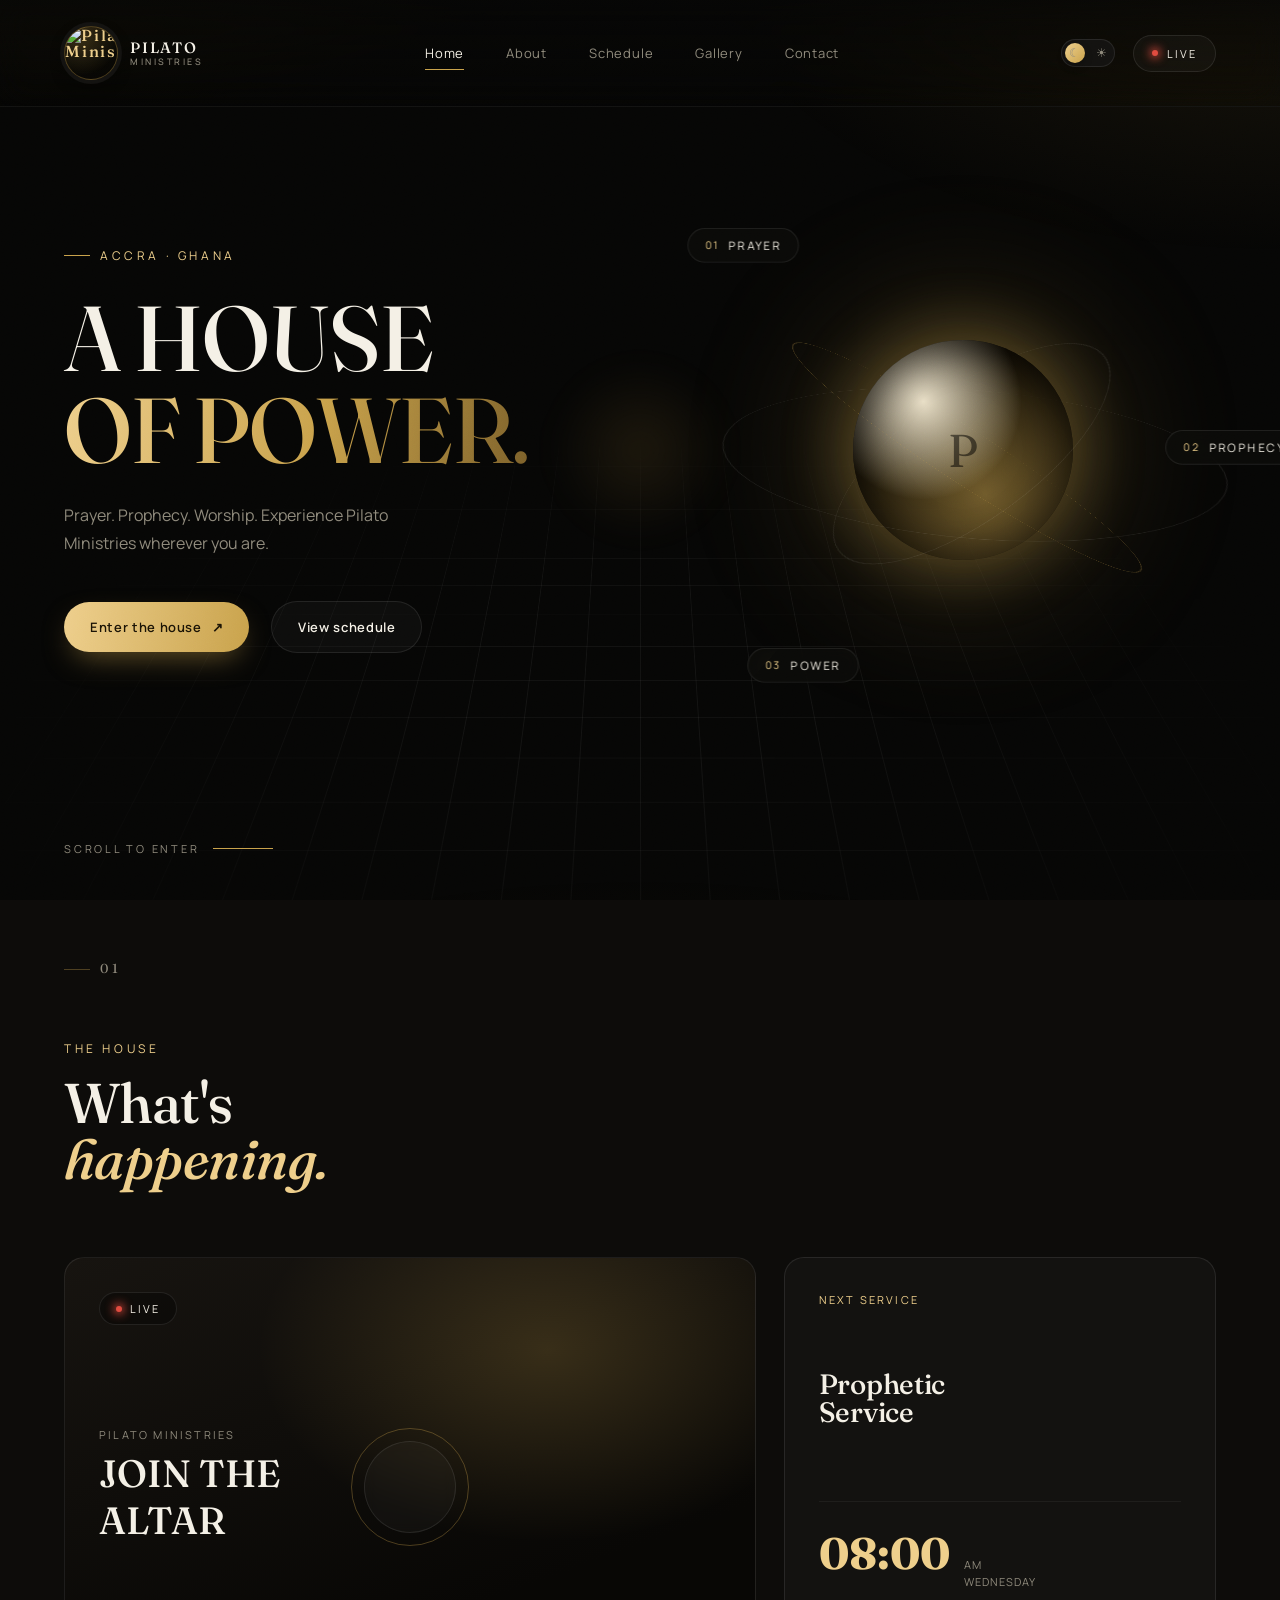
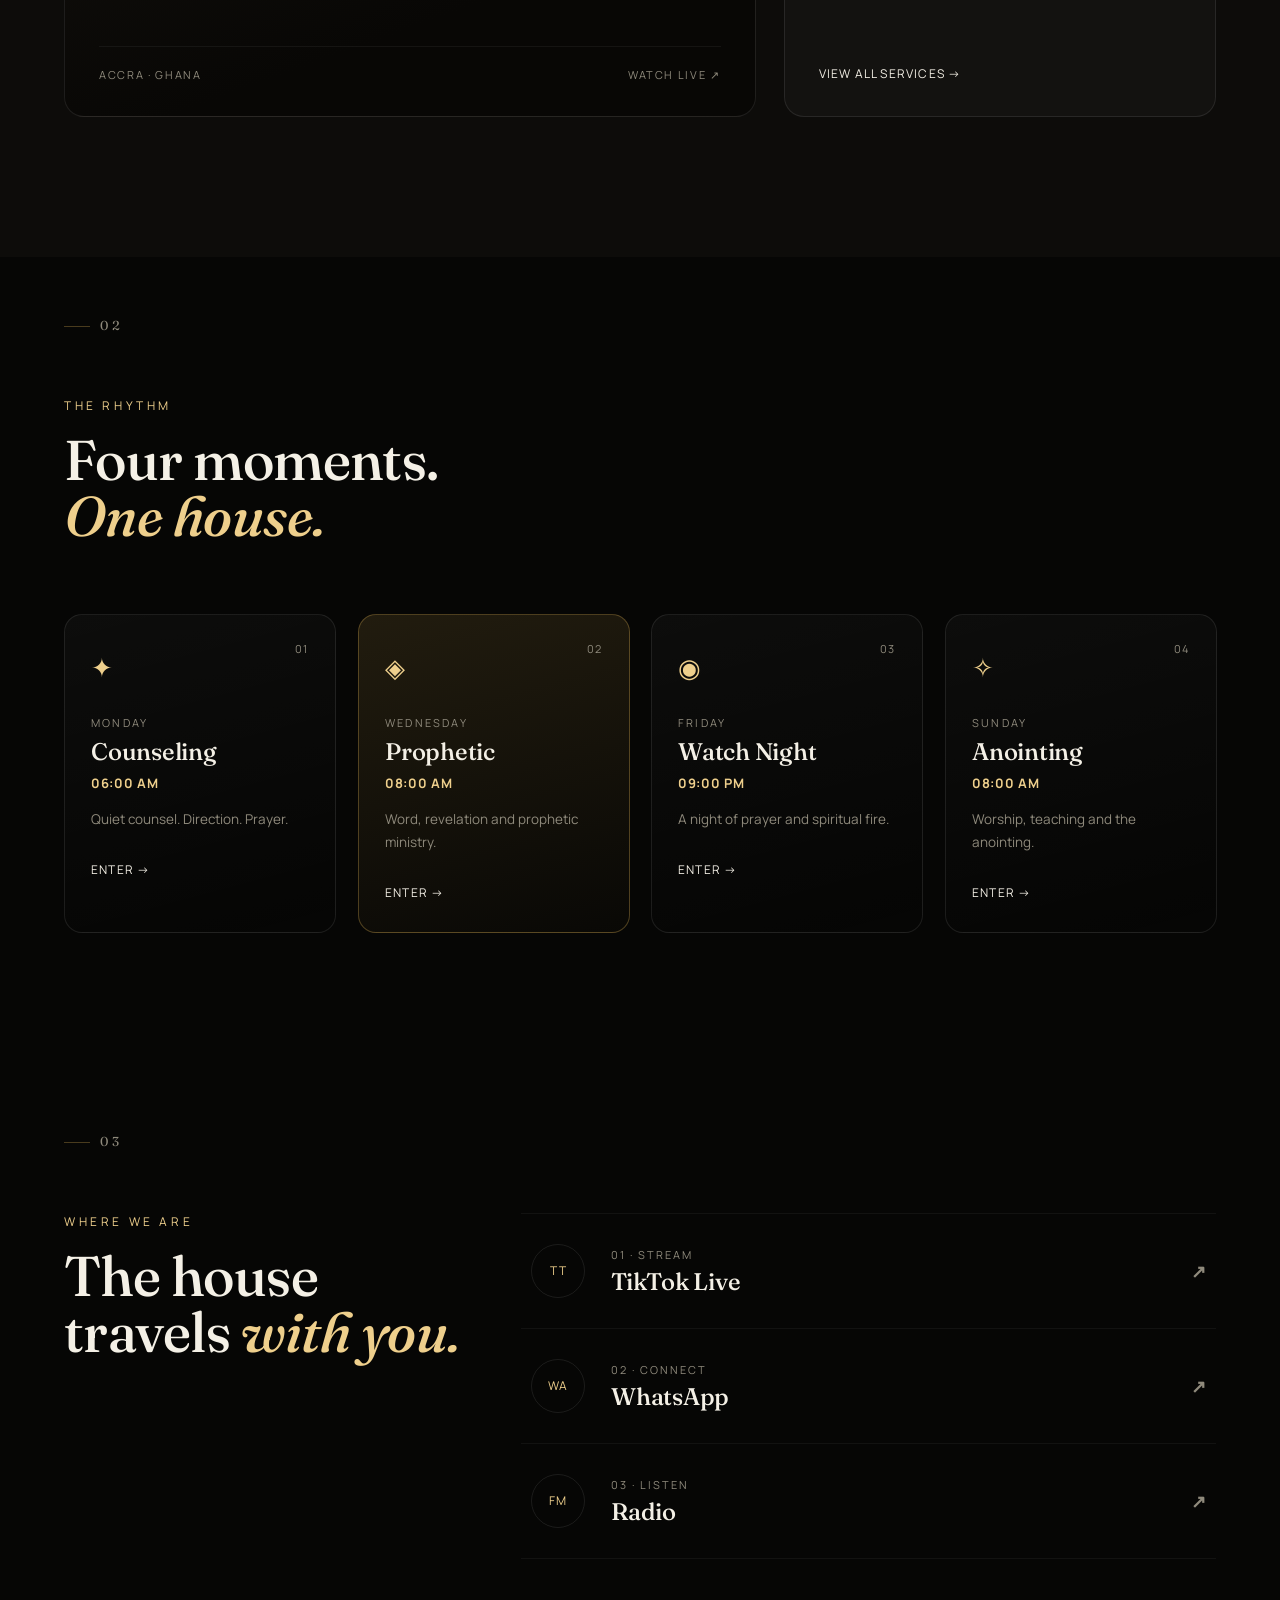
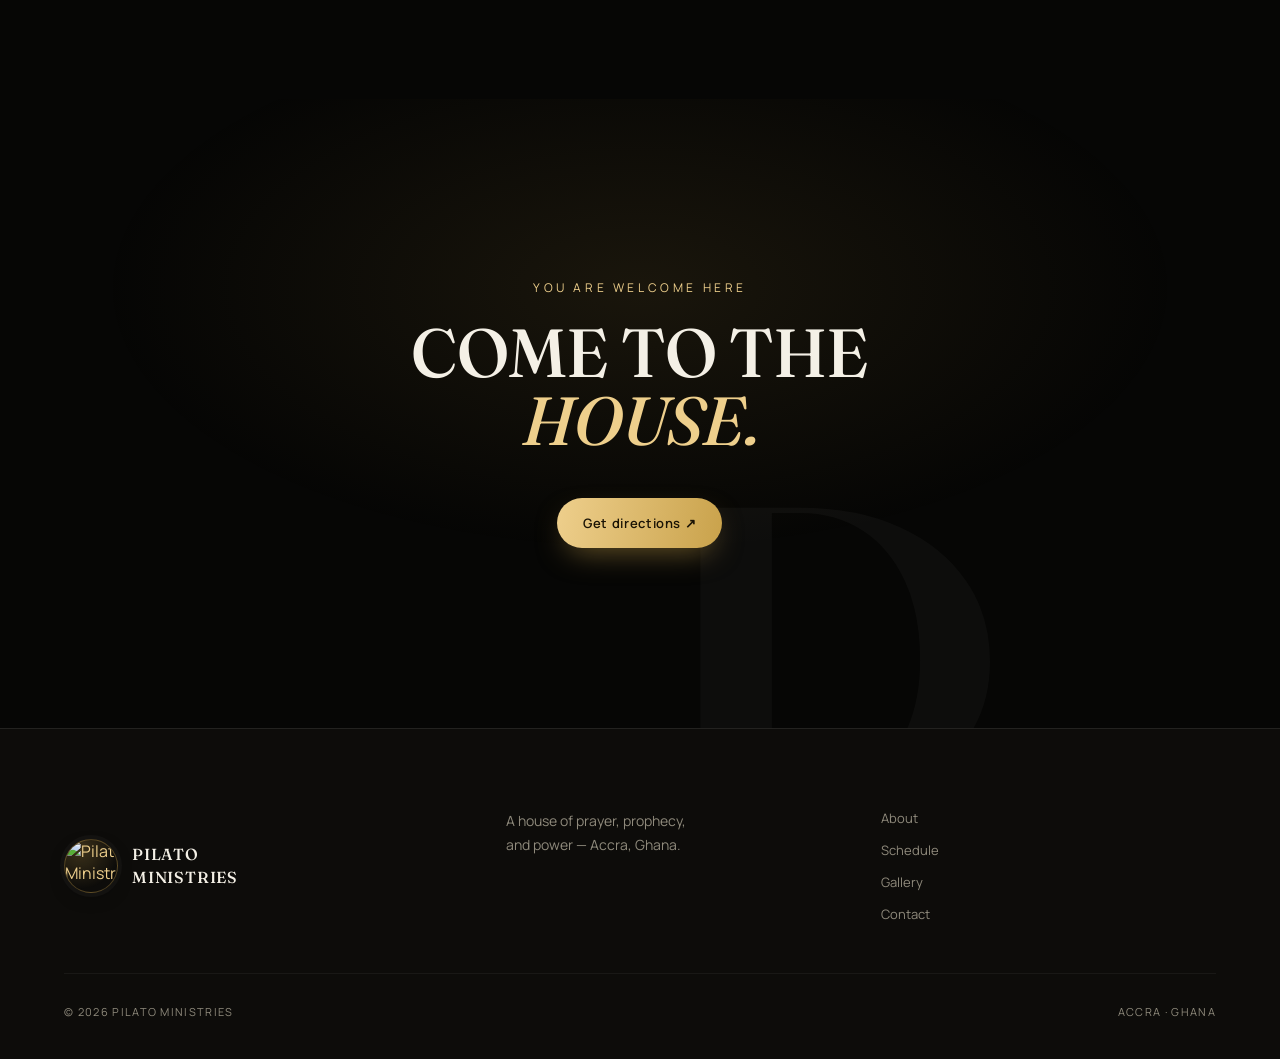
==== index.html @ 36002687 "Add files via upload" ====
<!DOCTYPE html>
<html lang="en">
<head>
 <meta charset="UTF-8">
 <meta name="viewport" content="width=device-width, initial-scale=1.0">
 <title>Pilato Ministries — Accra, Ghana</title>
 <script>
 (function () {
 try {
 var t = localStorage.getItem("pilato-theme");
 if (t === "light") document.documentElement.setAttribute("data-theme", "light");
 } catch (e) {}
 })();
 </script>
 <link rel="preconnect" href="https://fonts.googleapis.com">
 <link rel="preconnect" href="https://fonts.gstatic.com" crossorigin>
 <link href="https://fonts.googleapis.com/css2?family=Fraunces:ital,opsz,wght@0,9..144,300;0,9..144,500;0,9..144,600;1,9..144,500&family=Manrope:wght@300;400;500;600;700;800&display=swap" rel="stylesheet">
 <link rel="stylesheet" href="styles.css">
 <link rel="icon" type="image/png" href="images/logo.png">
</head>

<body>

 <div class="noise"></div>
 <div class="cursor-glow"></div>

 <!-- NAV -->
 <header class="nav">
 <a href="index.html" class="logo">
 <span class="logo-mark"><img src="images/logo.png" alt="Pilato Ministries"></span>
 <span>
 PILATO
 <small>MINISTRIES</small>
 </span>
 </a>

 <nav>
 <a href="index.html" class="active">Home</a>
 <a href="about.html">About</a>
 <a href="schedule.html">Schedule</a>
 <a href="gallery.html">Gallery</a>
 <a href="contact.html">Contact</a>
 </nav>

 <div class="nav-right">
 <button class="theme-toggle" id="theme-toggle" aria-label="Toggle day mode">
 <span class="icon moon">☾</span>
 <span class="icon sun">☀</span>
 <span class="knob"></span>
 </button>

 <a href="#live" class="nav-live">
 <i></i> LIVE
 </a>
 </div>
 </header>


 <!-- HERO -->
 <main>

 <section class="hero">

 <div class="hero-grid"></div>

 <div class="hero-copy">
 <div class="eyebrow">
 <span></span>
 ACCRA · GHANA
 </div>

 <h1>
 A HOUSE
 <span>OF POWER.</span>
 </h1>

 <p>
 Prayer. Prophecy. Worship.
 Experience Pilato Ministries wherever you are.
 </p>

 <div class="hero-buttons">
 <a href="#live" class="btn primary">
 <span>Enter the house</span>
 <b>↗</b>
 </a>

 <a href="schedule.html" class="btn secondary">
 View schedule
 </a>
 </div>
 </div>


 <!-- 3D CENTER OBJECT -->
 <div class="orb-scene" id="orb">

 <div class="orbit orbit-one"></div>
 <div class="orbit orbit-two"></div>
 <div class="orbit orbit-three"></div>

 <div class="holy-orb">
 <div class="orb-inner">
 <span>P</span>
 </div>
 </div>

 <div class="orb-label label-one">
 <small>01</small>
 PRAYER
 </div>

 <div class="orb-label label-two">
 <small>02</small>
 PROPHECY
 </div>

 <div class="orb-label label-three">
 <small>03</small>
 POWER
 </div>

 </div>


 <div class="hero-bottom">
 <span>SCROLL TO ENTER</span>
 <div class="scroll-line"></div>
 </div>

 </section>


 <!-- LIVE -->
 <section class="live-section" id="live">

 <div class="section-number">01</div>

 <div class="section-heading">
 <span>THE HOUSE</span>
 <h2>What's<br><em>happening.</em></h2>
 </div>

 <div class="live-stage">

 <div class="live-screen">

 <div class="screen-glow"></div>

 <div class="live-badge">
 <i></i>
 LIVE
 </div>

 <div class="play">
 
 </div>

 <div class="screen-content">
 <small>PILATO MINISTRIES</small>
 <strong>JOIN THE<br>ALTAR</strong>
 </div>

 <div class="screen-meta">
 <span>ACCRA · GHANA</span>
 <span class="soon" data-tooltip="Live stream coming soon">WATCH LIVE ↗</span>
 </div>

 </div>

 <div class="live-side">

 <span class="mini-label">NEXT SERVICE</span>

 <h3>Prophetic<br>Service</h3>

 <div class="next-time">
 <strong>08:00</strong>
 <span>AM<br>WEDNESDAY</span>
 </div>

 <a href="schedule.html">VIEW ALL SERVICES →</a>

 </div>

 </div>

 </section>


 <!-- SERVICES -->
 <section class="services">

 <div class="section-number">02</div>

 <div class="section-heading">
 <span>THE RHYTHM</span>
 <h2>Four moments.<br><em>One house.</em></h2>
 </div>

 <div class="service-grid">

 <article class="service-card">
 <span class="card-number">01</span>
 <div class="card-symbol">✦</div>
 <span class="day">MONDAY</span>
 <h3>Counseling</h3>
 <strong>06:00 AM</strong>
 <p>Quiet counsel. Direction. Prayer.</p>
 <a href="schedule.html">ENTER →</a>
 </article>

 <article class="service-card featured">
 <span class="card-number">02</span>
 <div class="card-symbol">◈</div>
 <span class="day">WEDNESDAY</span>
 <h3>Prophetic</h3>
 <strong>08:00 AM</strong>
 <p>Word, revelation and prophetic ministry.</p>
 <a href="schedule.html">ENTER →</a>
 </article>

 <article class="service-card">
 <span class="card-number">03</span>
 <div class="card-symbol">◉</div>
 <span class="day">FRIDAY</span>
 <h3>Watch Night</h3>
 <strong>09:00 PM</strong>
 <p>A night of prayer and spiritual fire.</p>
 <a href="schedule.html">ENTER →</a>
 </article>

 <article class="service-card">
 <span class="card-number">04</span>
 <div class="card-symbol">✧</div>
 <span class="day">SUNDAY</span>
 <h3>Anointing</h3>
 <strong>08:00 AM</strong>
 <p>Worship, teaching and the anointing.</p>
 <a href="schedule.html">ENTER →</a>
 </article>

 </div>

 </section>


 <!-- CHANNELS -->
 <section class="channels">

 <div class="section-number">03</div>

 <div class="channel-intro">
 <span>WHERE WE ARE</span>
 <h2>The house<br>travels <em>with you.</em></h2>
 </div>

 <div class="channel-stack">

 <a href="#" class="channel soon" data-tooltip="TikTok link coming soon">
 <span class="channel-icon">TT</span>
 <div>
 <small>01 · STREAM</small>
 <h3>TikTok Live</h3>
 </div>
 <b>↗</b>
 </a>

 <a href="#" class="channel soon" data-tooltip="WhatsApp link coming soon">
 <span class="channel-icon">WA</span>
 <div>
 <small>02 · CONNECT</small>
 <h3>WhatsApp</h3>
 </div>
 <b>↗</b>
 </a>

 <a href="#" class="channel soon" data-tooltip="Radio stream coming soon">
 <span class="channel-icon">FM</span>
 <div>
 <small>03 · LISTEN</small>
 <h3>Radio</h3>
 </div>
 <b>↗</b>
 </a>

 </div>

 </section>


 <!-- CTA -->
 <section class="final-section">

 <div class="giant-p">P</div>

 <span>YOU ARE WELCOME HERE</span>

 <h2>
 COME TO THE<br>
 <em>HOUSE.</em>
 </h2>

 <a href="contact.html" class="btn primary">
 Get directions ↗
 </a>

 </section>

 </main>


 <footer>

 <div class="footer-top">

 <div class="footer-logo">
 <span class="logo-mark"><img src="images/logo.png" alt="Pilato Ministries"></span>
 <strong>PILATO<br>MINISTRIES</strong>
 </div>

 <p>
 A house of prayer, prophecy,<br>
 and power — Accra, Ghana.
 </p>

 <div class="footer-links">
 <a href="about.html">About</a>
 <a href="schedule.html">Schedule</a>
 <a href="gallery.html">Gallery</a>
 <a href="contact.html">Contact</a>
 </div>

 </div>

 <div class="footer-bottom">
 <span>© 2026 PILATO MINISTRIES</span>
 <span>ACCRA · GHANA</span>
 </div>

 </footer>


 <script src="script.js"></script>

</body>
</html>
---- styles.css ----
/* =========================================
   PILATO MINISTRIES — DESIGN SYSTEM
========================================= */

:root {
  --black: #060605;
  --panel: #0d0c0a;
  --panel-2: #131210;
  --line: rgba(255, 255, 255, .09);
  --line-soft: rgba(255, 255, 255, .05);
  --cream: #f4f0e6;
  --muted: #8f8a7c;
  --gold: #c9a24b;
  --gold-hi: #eecf8c;
  --gold-dim: rgba(201, 162, 75, .35);

  --surface-glass: rgba(255, 255, 255, .03);
  --chip-bg: rgba(13, 12, 10, .75);
  --giant-tint: rgba(255, 255, 255, .03);
  --scrim: rgba(6, 6, 5, .75);
  --shadow-soft: rgba(0, 0, 0, .55);

  --serif: "Fraunces", "Times New Roman", serif;
  --sans: "Manrope", -apple-system, BlinkMacSystemFont, sans-serif;

  --ease: cubic-bezier(.16, 1, .3, 1);
}

/* ---- Day theme ---- */
html[data-theme="light"] {
  --black: #f6f1e6;
  --panel: #ffffff;
  --panel-2: #f4eee0;
  --line: rgba(20, 16, 8, .11);
  --line-soft: rgba(20, 16, 8, .06);
  --cream: #201a10;
  --muted: #746c5c;
  --gold: #a97a30;
  --gold-hi: #8c5f1d;
  --gold-dim: rgba(169, 122, 48, .3);

  --surface-glass: rgba(20, 16, 8, .035);
  --chip-bg: rgba(255, 255, 255, .82);
  --giant-tint: rgba(20, 16, 8, .045);
  --scrim: rgba(246, 241, 230, .8);
  --shadow-soft: rgba(60, 48, 20, .18);
}

* { margin: 0; padding: 0; box-sizing: border-box; }

html { scroll-behavior: smooth; }

body {
  background: var(--black);
  color: var(--cream);
  font-family: var(--sans);
  overflow-x: hidden;
  position: relative;
  transition: background-color .5s var(--ease), color .5s var(--ease);
}

body, header, footer, main, section, .nav, .toast, .theme-toggle .knob {
  transition-property: background-color, border-color, color, box-shadow;
  transition-duration: .5s;
  transition-timing-function: var(--ease);
}

a {
  color: inherit;
  text-decoration: none;
}

img { display: block; max-width: 100%; }

::selection { background: var(--gold-dim); color: var(--cream); }

/* =========================================
   AMBIENT LAYERS — noise + glow + grid
========================================= */

.noise {
  position: fixed;
  inset: 0;
  z-index: 999;
  pointer-events: none;
  opacity: .05;
  mix-blend-mode: overlay;
  background-image: url("data:image/svg+xml,%3Csvg xmlns='http://www.w3.org/2000/svg' width='140' height='140'%3E%3Cfilter id='n'%3E%3CfeTurbulence type='fractalNoise' baseFrequency='0.9' numOctaves='3' stitchTiles='stitch'/%3E%3C/filter%3E%3Crect width='100%25' height='100%25' filter='url(%23n)'/%3E%3C/svg%3E");
}

.cursor-glow { z-index: 998; }

body::before {
  content: "";
  position: fixed;
  inset: -20%;
  z-index: 0;
  pointer-events: none;
  background:
    radial-gradient(50% 40% at 18% -5%, rgba(201, 162, 75, .16), transparent 70%),
    radial-gradient(45% 35% at 85% 10%, rgba(201, 162, 75, .10), transparent 70%),
    radial-gradient(60% 45% at 50% 115%, rgba(201, 162, 75, .08), transparent 70%);
  animation: driftGlow 26s ease-in-out infinite alternate;
}

@keyframes driftGlow {
  0%   { transform: translate3d(0, 0, 0) scale(1); }
  100% { transform: translate3d(-2%, 2%, 0) scale(1.06); }
}

/* =========================================
   TYPE
========================================= */

h1, h2, h3, .logo, .giant-p {
  font-family: var(--serif);
  font-weight: 500;
  letter-spacing: -.01em;
  line-height: 1;
}

em { font-style: italic; color: var(--gold-hi); font-weight: 500; }

p { color: var(--muted); line-height: 1.7; font-weight: 400; }

/* =========================================
   NAV
========================================= */

.nav {
  position: fixed;
  top: 0; left: 0; right: 0;
  z-index: 500;
  display: flex;
  align-items: center;
  justify-content: space-between;
  padding: 26px 5vw;
  backdrop-filter: blur(16px) saturate(140%);
  background: linear-gradient(to bottom, var(--scrim), transparent);
  border-bottom: 1px solid var(--line-soft);
}

.logo {
  display: flex;
  align-items: center;
  gap: 12px;
  font-size: 15px;
  letter-spacing: .12em;
  color: var(--cream);
}

.logo-mark {
  width: 54px; height: 54px;
  flex-shrink: 0;
  display: grid; place-items: center;
  border: 1px solid var(--gold-dim);
  border-radius: 50%;
  color: var(--gold-hi);
  font-size: 16px;
  overflow: hidden;
  background: radial-gradient(circle at 30% 20%, rgba(201,162,75,.25), transparent 70%);
  box-shadow: 0 0 0 4px var(--panel-2), 0 6px 18px -6px rgba(0, 0, 0, .5);
  transition: transform .4s var(--ease), box-shadow .4s var(--ease);
}

.logo-mark img {
  width: 100%; height: 100%;
  object-fit: cover;
  object-position: center 15%;
}

.logo:hover .logo-mark { transform: scale(1.05); }

.logo small {
  display: block;
  font-family: var(--sans);
  font-size: 9px;
  letter-spacing: .28em;
  color: var(--muted);
  margin-top: 2px;
}

nav {
  display: flex;
  gap: 42px;
}

.nav nav a {
  position: relative;
  font-size: 13px;
  letter-spacing: .06em;
  color: var(--muted);
  transition: color .3s var(--ease);
}

.nav nav a::after {
  content: "";
  position: absolute;
  left: 0; bottom: -8px;
  width: 0; height: 1px;
  background: var(--gold);
  transition: width .35s var(--ease);
}

.nav nav a:hover,
.nav nav a.active { color: var(--cream); }
.nav nav a:hover::after,
.nav nav a.active::after { width: 100%; }

.nav-live {
  display: inline-flex;
  align-items: center;
  gap: 9px;
  padding: 10px 18px;
  border: 1px solid var(--line);
  border-radius: 100px;
  font-size: 11px;
  letter-spacing: .18em;
  color: var(--cream);
  background: var(--surface-glass);
}

.nav-live i {
  width: 6px; height: 6px;
  border-radius: 50%;
  background: #e14b3f;
  box-shadow: 0 0 10px 2px #e14b3f;
  animation: pulse 1.6s ease-in-out infinite;
}

@keyframes pulse {
  0%, 100% { opacity: 1; transform: scale(1); }
  50% { opacity: .4; transform: scale(.7); }
}

.nav-right {
  display: flex;
  align-items: center;
  gap: 18px;
}

.theme-toggle {
  position: relative;
  width: 54px;
  height: 28px;
  border-radius: 100px;
  border: 1px solid var(--line);
  background: var(--panel-2);
  display: inline-flex;
  align-items: center;
  justify-content: space-between;
  padding: 0 7px;
  cursor: pointer;
  flex-shrink: 0;
  transition: border-color .35s var(--ease);
}

.theme-toggle:hover { border-color: var(--gold-dim); }

.theme-toggle .icon {
  position: relative;
  z-index: 2;
  font-size: 12px;
  line-height: 1;
  color: var(--muted);
}

.theme-toggle .knob {
  position: absolute;
  top: 3px;
  left: 3px;
  width: 20px;
  height: 20px;
  border-radius: 50%;
  z-index: 1;
  background: linear-gradient(135deg, var(--gold-hi), var(--gold));
  box-shadow: 0 4px 10px -2px rgba(0, 0, 0, .4);
  transition: transform .45s var(--ease), background .45s var(--ease);
}

html[data-theme="light"] .theme-toggle .knob {
  transform: translateX(26px);
}

/* =========================================
   HERO
========================================= */

.hero {
  position: relative;
  min-height: 100vh;
  display: flex;
  align-items: center;
  padding: 0 5vw;
  overflow: hidden;
  isolation: isolate;
  perspective: 1200px;
}

.hero-grid {
  position: absolute;
  inset: -10% -10% -40%;
  background-image:
    linear-gradient(var(--line-soft) 1px, transparent 1px),
    linear-gradient(90deg, var(--line-soft) 1px, transparent 1px);
  background-size: 64px 64px;
  transform: rotateX(62deg) translateZ(-200px);
  mask-image: radial-gradient(60% 55% at 50% 40%, black 25%, transparent 78%);
  z-index: 0;
}

.hero-copy {
  position: relative;
  z-index: 2;
  max-width: 560px;
}

.eyebrow {
  display: flex;
  align-items: center;
  gap: 10px;
  font-size: 12px;
  letter-spacing: .3em;
  color: var(--gold-hi);
  margin-bottom: 28px;
}

.eyebrow span {
  width: 26px; height: 1px;
  background: var(--gold);
}

.hero h1 {
  font-size: clamp(52px, 8vw, 92px);
  color: var(--cream);
}

.hero h1 span {
  display: block;
  background: linear-gradient(100deg, var(--gold-hi), var(--gold) 55%, #7d612a);
  -webkit-background-clip: text;
  background-clip: text;
  color: transparent;
}

.hero p {
  margin-top: 26px;
  max-width: 380px;
  font-size: 16px;
}

.hero-buttons {
  display: flex;
  align-items: center;
  gap: 22px;
  margin-top: 44px;
}

.btn {
  display: inline-flex;
  align-items: center;
  gap: 10px;
  padding: 16px 26px;
  border-radius: 100px;
  font-size: 13px;
  letter-spacing: .05em;
  font-weight: 600;
  transition: transform .4s var(--ease), box-shadow .4s var(--ease), background .4s var(--ease);
  will-change: transform;
}

.btn.primary {
  background: linear-gradient(100deg, var(--gold-hi), var(--gold));
  color: #1a1305;
  box-shadow: 0 12px 30px -10px rgba(201, 162, 75, .55);
}

.btn.primary:hover { box-shadow: 0 16px 38px -8px rgba(201, 162, 75, .75); }

.btn.primary b {
  display: inline-grid;
  place-items: center;
  transition: transform .3s var(--ease);
}

.btn.primary:hover b { transform: translate(3px, -3px); }

.btn.secondary {
  color: var(--cream);
  border: 1px solid var(--line);
  background: var(--surface-glass);
}

.btn.secondary:hover {
  border-color: var(--gold-dim);
  background: rgba(201,162,75,.06);
}

/* ---- 3D orb scene ---- */

.orb-scene {
  position: absolute;
  right: 6vw;
  top: 50%;
  z-index: 1;
  width: 480px;
  height: 480px;
  transform-style: preserve-3d;
  transform: translateY(-50%);
  will-change: transform;
}

.orbit {
  position: absolute;
  inset: 0;
  border-radius: 50%;
  border: 1px solid var(--line);
  transform-style: preserve-3d;
}

.orbit-one   { animation: spin 22s linear infinite; transform: rotateX(72deg) rotateZ(0deg); }
.orbit-two   { inset: 40px; animation: spin 30s linear infinite reverse; transform: rotateX(72deg) rotateY(30deg); border-color: var(--gold-dim); }
.orbit-three { inset: 80px; animation: spin 40s linear infinite; transform: rotateX(72deg) rotateY(-40deg); }

@keyframes spin {
  from { transform: rotateX(72deg) rotateZ(0deg); }
  to   { transform: rotateX(72deg) rotateZ(360deg); }
}

.holy-orb {
  position: absolute;
  inset: 130px;
  border-radius: 50%;
  background:
    radial-gradient(circle at 32% 28%, rgba(255, 245, 220, .9), transparent 45%),
    radial-gradient(circle at 60% 70%, rgba(201, 162, 75, .55), rgba(20, 15, 5, .9) 70%);
  box-shadow:
    0 0 60px 10px rgba(201, 162, 75, .35),
    0 0 140px 40px rgba(201, 162, 75, .18),
    inset 0 0 40px rgba(0, 0, 0, .5);
  animation: breathe 5s ease-in-out infinite;
}

@keyframes breathe {
  0%, 100% { transform: scale(1); }
  50% { transform: scale(1.035); }
}

.orb-inner {
  position: absolute;
  inset: 0;
  display: grid;
  place-items: center;
  font-family: var(--serif);
  font-size: 46px;
  color: rgba(10, 8, 3, .55);
}

.orb-label {
  position: absolute;
  display: flex;
  align-items: center;
  gap: 8px;
  padding: 8px 16px;
  border: 1px solid var(--line);
  border-radius: 100px;
  font-size: 11px;
  letter-spacing: .18em;
  color: var(--cream);
  background: var(--chip-bg);
  backdrop-filter: blur(8px);
  transform: translateZ(60px);
}

.orb-label small { color: var(--gold-hi); font-size: 10px; }

.label-one   { top: 6%;  left: -8%; }
.label-two   { top: 46%; right: -14%; }
.label-three { bottom: 4%; left: 4%; }

.hero-bottom {
  position: absolute;
  left: 5vw;
  bottom: 44px;
  display: flex;
  align-items: center;
  gap: 14px;
  z-index: 2;
}

.hero-bottom span {
  font-size: 11px;
  letter-spacing: .25em;
  color: var(--muted);
}

.scroll-line {
  width: 60px; height: 1px;
  background: var(--line);
  position: relative;
  overflow: hidden;
}

.scroll-line::after {
  content: "";
  position: absolute;
  inset: 0;
  background: var(--gold);
  animation: travel 2.4s ease-in-out infinite;
}

@keyframes travel {
  0% { transform: translateX(-100%); }
  50% { transform: translateX(0); }
  100% { transform: translateX(100%); }
}

/* =========================================
   SHARED SECTION SCAFFOLDING
========================================= */

main section {
  position: relative;
  padding: 140px 5vw;
}

.section-number {
  position: absolute;
  top: 60px;
  left: 5vw;
  font-family: var(--serif);
  font-size: 13px;
  letter-spacing: .3em;
  color: var(--muted);
}

.section-number::before {
  content: "";
  display: inline-block;
  width: 26px; height: 1px;
  background: var(--gold-dim);
  margin-right: 10px;
  vertical-align: middle;
}

.section-heading {
  margin-bottom: 70px;
}

.section-heading span,
.channel-intro span {
  display: block;
  font-size: 12px;
  letter-spacing: .3em;
  color: var(--gold-hi);
  margin-bottom: 18px;
}

.section-heading h2,
.channel-intro h2 {
  font-size: clamp(34px, 5vw, 56px);
  color: var(--cream);
}

/* =========================================
   LIVE SECTION
========================================= */

.live-section { background: var(--panel); }

.live-stage {
  display: grid;
  grid-template-columns: 1.6fr 1fr;
  gap: 28px;
}

.live-screen {
  position: relative;
  border-radius: 20px;
  min-height: 460px;
  overflow: hidden;
  border: 1px solid var(--line);
  background: linear-gradient(160deg, #171410, #080705 70%);
  display: flex;
  flex-direction: column;
  justify-content: space-between;
  padding: 34px;
  transition: transform .5s var(--ease);
}

.screen-glow {
  position: absolute;
  inset: 0;
  background: radial-gradient(60% 60% at 70% 20%, rgba(201, 162, 75, .22), transparent 70%);
  pointer-events: none;
}

.live-badge {
  align-self: flex-start;
  display: inline-flex;
  align-items: center;
  gap: 8px;
  padding: 8px 16px;
  border-radius: 100px;
  border: 1px solid var(--line);
  font-size: 11px;
  letter-spacing: .18em;
  background: rgba(0,0,0,.3);
  position: relative;
  z-index: 2;
}

.live-badge i {
  width: 6px; height: 6px;
  border-radius: 50%;
  background: #e14b3f;
  box-shadow: 0 0 10px 2px #e14b3f;
  animation: pulse 1.6s ease-in-out infinite;
}

.play {
  position: absolute;
  top: 50%; left: 50%;
  transform: translate(-50%, -50%);
  width: 92px; height: 92px;
  border-radius: 50%;
  display: grid;
  place-items: center;
  color: var(--cream);
  font-size: 26px;
  border: 1px solid var(--line);
  background: var(--surface-glass);
  backdrop-filter: blur(6px);
  cursor: pointer;
  transition: transform .4s var(--ease), background .4s var(--ease), border-color .4s var(--ease);
}

.play::before {
  content: "";
  position: absolute;
  inset: -14px;
  border-radius: 50%;
  border: 1px solid var(--gold-dim);
  animation: ring 2.2s ease-out infinite;
}

@keyframes ring {
  0% { transform: scale(.85); opacity: 1; }
  100% { transform: scale(1.35); opacity: 0; }
}

.live-screen:hover .play {
  transform: translate(-50%, -50%) scale(1.08);
  border-color: var(--gold);
  background: rgba(201,162,75,.1);
}

.screen-content {
  position: relative;
  z-index: 2;
}

.screen-content small {
  display: block;
  font-size: 11px;
  letter-spacing: .2em;
  color: var(--muted);
  margin-bottom: 8px;
}

.screen-content strong {
  font-family: var(--serif);
  font-weight: 500;
  font-size: clamp(26px, 3vw, 38px);
  color: var(--cream);
}

.screen-meta {
  position: relative;
  z-index: 2;
  display: flex;
  justify-content: space-between;
  font-size: 11px;
  letter-spacing: .15em;
  color: var(--muted);
  padding-top: 20px;
  border-top: 1px solid var(--line-soft);
}

.live-side {
  border-radius: 20px;
  border: 1px solid var(--line);
  background: var(--panel-2);
  padding: 34px;
  display: flex;
  flex-direction: column;
  justify-content: space-between;
}

.mini-label {
  font-size: 11px;
  letter-spacing: .2em;
  color: var(--gold-hi);
}

.live-side h3 {
  margin-top: 18px;
  font-size: 28px;
  color: var(--cream);
}

.next-time {
  display: flex;
  align-items: baseline;
  gap: 14px;
  margin-top: 30px;
  padding-top: 24px;
  border-top: 1px solid var(--line-soft);
}

.next-time strong {
  font-family: var(--serif);
  font-size: 44px;
  color: var(--gold-hi);
}

.next-time span {
  font-size: 11px;
  letter-spacing: .1em;
  color: var(--muted);
  line-height: 1.5;
}

.live-side > a {
  margin-top: 30px;
  font-size: 12px;
  letter-spacing: .1em;
  color: var(--cream);
  display: inline-flex;
  align-items: center;
  gap: 8px;
  transition: gap .3s var(--ease), color .3s var(--ease);
}

.live-side > a:hover { gap: 14px; color: var(--gold-hi); }

/* =========================================
   SERVICES
========================================= */

.service-grid {
  display: grid;
  grid-template-columns: repeat(4, 1fr);
  gap: 22px;
}

.service-card {
  position: relative;
  padding: 34px 26px 30px;
  border-radius: 18px;
  border: 1px solid var(--line);
  background: linear-gradient(165deg, var(--surface-glass), transparent);
  transform-style: preserve-3d;
  transition: transform .35s var(--ease), border-color .35s var(--ease), box-shadow .35s var(--ease);
  will-change: transform;
}

.service-card:hover {
  border-color: var(--gold-dim);
  box-shadow: 0 30px 50px -20px rgba(0,0,0,.6);
}

.service-card.featured {
  background: linear-gradient(165deg, rgba(201,162,75,.14), rgba(201,162,75,.02));
  border-color: var(--gold-dim);
}

.card-number {
  position: absolute;
  top: 26px; right: 26px;
  font-size: 11px;
  letter-spacing: .1em;
  color: var(--muted);
}

.card-symbol {
  font-size: 26px;
  color: var(--gold-hi);
  margin-bottom: 30px;
}

.service-card .day {
  display: block;
  font-size: 11px;
  letter-spacing: .2em;
  color: var(--muted);
  margin-bottom: 10px;
}

.service-card h3 {
  font-size: 24px;
  color: var(--cream);
  margin-bottom: 10px;
}

.service-card strong {
  display: block;
  font-family: var(--sans);
  font-size: 13px;
  letter-spacing: .05em;
  color: var(--gold-hi);
  margin-bottom: 16px;
}

.service-card p {
  font-size: 13.5px;
  margin-bottom: 26px;
}

.service-card > a {
  font-size: 12px;
  letter-spacing: .1em;
  color: var(--cream);
  display: inline-flex;
  gap: 8px;
  transition: gap .3s var(--ease), color .3s var(--ease);
}

.service-card > a:hover { gap: 14px; color: var(--gold-hi); }

/* =========================================
   CHANNELS
========================================= */

.channels {
  display: grid;
  grid-template-columns: .8fr 1.4fr;
  gap: 60px;
  align-items: start;
}

.channel-intro { position: sticky; top: 140px; }

.channel-stack {
  display: flex;
  flex-direction: column;
}

.channel {
  display: flex;
  align-items: center;
  gap: 26px;
  padding: 30px 10px;
  border-bottom: 1px solid var(--line-soft);
  transition: padding-left .35s var(--ease), background .35s var(--ease);
}

.channel:first-child { border-top: 1px solid var(--line-soft); }

.channel:hover {
  padding-left: 24px;
  background: linear-gradient(90deg, rgba(201,162,75,.06), transparent);
}

.channel-icon {
  width: 54px; height: 54px;
  display: grid;
  place-items: center;
  border-radius: 50%;
  border: 1px solid var(--line);
  font-size: 12px;
  letter-spacing: .05em;
  color: var(--gold-hi);
  flex-shrink: 0;
}

.channel div { flex: 1; }

.channel small {
  display: block;
  font-size: 11px;
  letter-spacing: .18em;
  color: var(--muted);
  margin-bottom: 8px;
}

.channel h3 {
  font-size: 24px;
  color: var(--cream);
  font-weight: 500;
}

.channel b {
  font-size: 18px;
  color: var(--muted);
  transition: transform .35s var(--ease), color .35s var(--ease);
}

.channel:hover b {
  color: var(--gold-hi);
  transform: translate(4px, -4px);
}

/* =========================================
   FINAL CTA
========================================= */

.final-section {
  text-align: center;
  padding: 180px 5vw;
  position: relative;
  overflow: hidden;
  background: radial-gradient(60% 60% at 50% 30%, rgba(201,162,75,.10), transparent 70%);
}

.giant-p {
  position: absolute;
  top: 50%; left: 50%;
  transform: translate(-50%, -55%);
  font-size: 46vw;
  color: var(--giant-tint);
  z-index: 0;
  pointer-events: none;
  line-height: 1;
}

.final-section span {
  position: relative;
  z-index: 1;
  display: block;
  font-size: 12px;
  letter-spacing: .3em;
  color: var(--gold-hi);
  margin-bottom: 22px;
}

.final-section h2 {
  position: relative;
  z-index: 1;
  font-size: clamp(38px, 6vw, 68px);
  color: var(--cream);
  margin-bottom: 44px;
}

.final-section .btn { position: relative; z-index: 1; }

/* =========================================
   FOOTER
========================================= */

footer {
  border-top: 1px solid var(--line);
  padding: 80px 5vw 40px;
  background: var(--panel);
}

.footer-top {
  display: grid;
  grid-template-columns: 1.2fr 1fr 1fr;
  gap: 40px;
  padding-bottom: 50px;
}

.footer-logo {
  display: flex;
  align-items: center;
  gap: 14px;
}

.footer-logo strong {
  font-family: var(--serif);
  font-weight: 500;
  font-size: 16px;
  letter-spacing: .05em;
  line-height: 1.4;
}

.footer-top p { font-size: 14px; max-width: 260px; }

.footer-links {
  display: flex;
  flex-direction: column;
  gap: 14px;
  font-size: 13px;
}

.footer-links a { color: var(--muted); transition: color .3s var(--ease); }
.footer-links a:hover { color: var(--gold-hi); }

.footer-bottom {
  display: flex;
  justify-content: space-between;
  padding-top: 30px;
  border-top: 1px solid var(--line-soft);
  font-size: 11px;
  letter-spacing: .12em;
  color: var(--muted);
}

/* =========================================
   SCROLL REVEAL
========================================= */

.cursor-glow {
  position: fixed;
  top: 0;
  left: 0;
  width: 180px;
  height: 180px;
  border-radius: 50%;
  pointer-events: none;
  z-index: 998;
  transform: translate(-50%, -50%);
  background: radial-gradient(
    circle,
    rgba(199, 154, 66, .12),
    transparent 70%
  );
  filter: blur(15px);
  will-change: transform;
}

.section-heading,
.live-stage,
.service-card,
.channel,
.final-section > * {
  opacity: 0;
  transform: translateY(35px);
  transition: opacity .9s var(--ease), transform .9s var(--ease);
}

.service-card:nth-child(1) { transition-delay: .05s; }
.service-card:nth-child(2) { transition-delay: .12s; }
.service-card:nth-child(3) { transition-delay: .19s; }
.service-card:nth-child(4) { transition-delay: .26s; }

.revealed {
  opacity: 1 !important;
  transform: translateY(0) !important;
}

/* =========================================
   TOAST (coming soon notices)
========================================= */

.soon { cursor: pointer; }

.toast {
  position: fixed;
  left: 50%;
  bottom: 40px;
  z-index: 1000;
  transform: translate(-50%, 20px);
  padding: 14px 26px;
  border-radius: 100px;
  border: 1px solid var(--gold-dim);
  background: var(--chip-bg);
  backdrop-filter: blur(10px);
  color: var(--cream);
  font-size: 13px;
  letter-spacing: .04em;
  opacity: 0;
  pointer-events: none;
  transition: opacity .4s var(--ease), transform .4s var(--ease);
  box-shadow: 0 20px 40px -15px rgba(0, 0, 0, .6);
}

.toast.show {
  opacity: 1;
  transform: translate(-50%, 0);
}

/* =========================================
   SUBPAGE HERO
========================================= */

.page-hero {
  position: relative;
  padding: 190px 5vw 100px;
  overflow: hidden;
  isolation: isolate;
}

.page-hero .hero-grid { opacity: .7; }

.page-hero-inner { position: relative; z-index: 2; max-width: 720px; }

.page-hero .eyebrow { margin-bottom: 24px; }

.page-hero h1 {
  font-size: clamp(42px, 6.5vw, 72px);
  color: var(--cream);
}

.page-hero h1 em { display: block; }

.page-hero p {
  margin-top: 22px;
  max-width: 480px;
  font-size: 16px;
}

.page-hero .crumb {
  position: relative;
  z-index: 2;
  display: flex;
  align-items: center;
  gap: 10px;
  font-size: 11px;
  letter-spacing: .15em;
  color: var(--muted);
  margin-bottom: 30px;
}

.page-hero .crumb a { color: var(--muted); transition: color .3s var(--ease); }
.page-hero .crumb a:hover { color: var(--gold-hi); }
.page-hero .crumb em { color: var(--gold-hi); font-style: normal; }

/* =========================================
   ABOUT PAGE
========================================= */

.about-intro {
  display: grid;
  grid-template-columns: .9fr 1.1fr;
  gap: 60px;
  align-items: start;
}

.about-intro .lede {
  font-family: var(--serif);
  font-size: clamp(22px, 2.6vw, 30px);
  color: var(--cream);
  line-height: 1.4;
  font-weight: 500;
}

.about-intro .body-copy p { margin-bottom: 20px; font-size: 15px; }

.value-grid {
  display: grid;
  grid-template-columns: repeat(3, 1fr);
  gap: 22px;
}

.value-card {
  padding: 32px 26px;
  border-radius: 18px;
  border: 1px solid var(--line);
  background: linear-gradient(165deg, var(--surface-glass), transparent);
  transition: border-color .35s var(--ease), transform .35s var(--ease);
}

.value-card:hover { border-color: var(--gold-dim); transform: translateY(-6px); }

.value-card .card-symbol { margin-bottom: 22px; }

.value-card h3 { font-size: 20px; color: var(--cream); margin-bottom: 10px; }
.value-card p { font-size: 13.5px; }

.founder-block {
  display: grid;
  grid-template-columns: .55fr 1fr;
  gap: 50px;
  align-items: center;
  border-top: 1px solid var(--line-soft);
  padding-top: 90px;
  margin-top: 90px;
}

.founder-portrait {
  aspect-ratio: 4 / 5;
  border-radius: 20px;
  border: 1px solid var(--line);
  background:
    radial-gradient(120% 100% at 30% 10%, rgba(201,162,75,.18), transparent 60%),
    linear-gradient(160deg, #171410, #080705 75%);
  display: grid;
  place-items: center;
  font-family: var(--serif);
  font-size: 120px;
  color: rgba(201, 162, 75, .25);
}

.founder-copy .mini-label { display: block; margin-bottom: 16px; }
.founder-copy h2 { font-size: clamp(28px, 3.4vw, 40px); color: var(--cream); margin-bottom: 20px; }
.founder-copy p { font-size: 15px; margin-bottom: 16px; }

/* =========================================
   SCHEDULE PAGE
========================================= */

.schedule-list {
  display: flex;
  flex-direction: column;
}

.schedule-row {
  display: grid;
  grid-template-columns: 80px 1fr 200px 160px auto;
  align-items: center;
  gap: 24px;
  padding: 30px 20px;
  border-bottom: 1px solid var(--line-soft);
  transition: background .35s var(--ease), padding-left .35s var(--ease);
}

.schedule-list .schedule-row:first-child { border-top: 1px solid var(--line-soft); }

.schedule-row:hover {
  background: linear-gradient(90deg, rgba(201,162,75,.06), transparent);
  padding-left: 32px;
}

.schedule-row .card-symbol { margin: 0; font-size: 22px; }

.schedule-row .row-title h3 { font-size: 22px; color: var(--cream); margin-bottom: 6px; }
.schedule-row .row-title span { font-size: 12.5px; color: var(--muted); }

.schedule-row .row-day {
  font-size: 11px;
  letter-spacing: .2em;
  color: var(--gold-hi);
}

.schedule-row .row-time {
  font-family: var(--serif);
  font-size: 22px;
  color: var(--cream);
}

.schedule-row .row-link {
  font-size: 12px;
  letter-spacing: .1em;
  color: var(--cream);
  display: inline-flex;
  gap: 8px;
  justify-self: end;
  transition: gap .3s var(--ease), color .3s var(--ease);
}

.schedule-row .row-link:hover { gap: 14px; color: var(--gold-hi); }

.schedule-note {
  margin-top: 60px;
  padding: 34px;
  border-radius: 18px;
  border: 1px solid var(--gold-dim);
  background: linear-gradient(165deg, rgba(201,162,75,.10), transparent);
  display: flex;
  align-items: center;
  justify-content: space-between;
  gap: 30px;
}

.schedule-note h3 { font-size: 20px; color: var(--cream); margin-bottom: 8px; }
.schedule-note p { font-size: 13.5px; max-width: 420px; }

/* =========================================
   GALLERY PAGE
========================================= */

.gallery-grid {
  display: grid;
  grid-template-columns: repeat(3, 1fr);
  grid-auto-rows: 260px;
  gap: 18px;
}

.gallery-grid .g-tall { grid-row: span 2; }
.gallery-grid .g-wide { grid-column: span 2; }

.gallery-tile {
  position: relative;
  border-radius: 16px;
  overflow: hidden;
  border: 1px solid var(--line);
  background: linear-gradient(155deg, #17140f, #0a0906 80%);
  display: flex;
  align-items: flex-end;
  padding: 22px;
  isolation: isolate;
}

.gallery-tile img {
  position: absolute;
  inset: 0;
  width: 100%;
  height: 100%;
  object-fit: cover;
  transition: transform .6s var(--ease);
}

.gallery-tile:hover img { transform: scale(1.06); }

.gallery-tile::before {
  content: "";
  position: absolute;
  inset: 0;
  background:
    radial-gradient(70% 60% at 30% 20%, rgba(201,162,75,.16), transparent 65%),
    linear-gradient(to top, rgba(0,0,0,.55), transparent 55%);
  z-index: 1;
}

.gallery-tile .tile-mark {
  position: relative;
  z-index: 2;
  font-family: var(--serif);
  font-size: 30px;
  color: rgba(201, 162, 75, .5);
}

.gallery-tile span {
  position: relative;
  z-index: 2;
  font-size: 12px;
  letter-spacing: .1em;
  color: var(--cream);
}

/* =========================================
   GALLERY — VIDEO HIGHLIGHTS
========================================= */

.video-grid {
  display: grid;
  grid-template-columns: repeat(4, 1fr);
  gap: 22px;
}

.video-tile {
  position: relative;
  border-radius: 16px;
  overflow: hidden;
  border: 1px solid var(--line);
  aspect-ratio: 3 / 4;
  background: linear-gradient(155deg, #17140f, #0a0906 80%);
  cursor: pointer;
  isolation: isolate;
  transition: border-color .35s var(--ease), transform .35s var(--ease);
}

.video-tile:hover { border-color: var(--gold-dim); transform: translateY(-4px); }

.video-tile video {
  position: absolute;
  inset: 0;
  width: 100%;
  height: 100%;
  object-fit: cover;
}

.video-overlay {
  position: absolute;
  inset: 0;
  z-index: 2;
  display: flex;
  align-items: center;
  justify-content: center;
  background: linear-gradient(to top, rgba(0, 0, 0, .6), transparent 55%);
  transition: opacity .35s var(--ease), background .35s var(--ease);
  pointer-events: none;
}

.video-play {
  pointer-events: auto;
  width: 58px;
  height: 58px;
  border-radius: 50%;
  border: 1px solid rgba(255, 255, 255, .5);
  background: rgba(13, 12, 10, .55);
  backdrop-filter: blur(6px);
  color: #fff;
  font-size: 15px;
  display: grid;
  place-items: center;
  cursor: pointer;
  transition: transform .35s var(--ease), background .35s var(--ease), border-color .35s var(--ease);
}

.video-tile:hover .video-play {
  transform: scale(1.08);
  border-color: var(--gold-hi);
}

.video-tile.playing .video-overlay {
  opacity: 0;
}

.video-tile.playing:hover .video-overlay {
  opacity: 1;
  background: linear-gradient(to top, rgba(0, 0, 0, .45), transparent 70%);
}

.video-play { font-size: 0; }
.video-play::before { font-size: 13px; }
.video-tile.playing .video-play::before { content: "❚❚"; }
.video-tile:not(.playing) .video-play::before { content: "▶"; margin-left: 3px; }

.video-caption {
  position: absolute;
  left: 16px;
  bottom: 14px;
  z-index: 3;
  font-size: 11px;
  letter-spacing: .15em;
  color: #fff;
  pointer-events: none;
  opacity: 0;
  transform: translateY(6px);
  transition: opacity .3s var(--ease), transform .3s var(--ease);
}

.video-tile:hover .video-caption { opacity: 1; transform: translateY(0); }

/* =========================================
   CONTACT PAGE
========================================= */

.contact-layout {
  display: grid;
  grid-template-columns: 1fr 1.1fr;
  gap: 60px;
}

.contact-info {
  display: flex;
  flex-direction: column;
  gap: 34px;
}

.info-block {
  padding: 28px;
  border-radius: 16px;
  border: 1px solid var(--line);
  background: linear-gradient(165deg, var(--surface-glass), transparent);
}

.info-block .mini-label { display: block; margin-bottom: 14px; }
.info-block strong { display: block; font-size: 18px; color: var(--cream); margin-bottom: 6px; font-weight: 600; }
.info-block p { font-size: 13.5px; }
.info-block a { color: var(--gold-hi); }

.contact-map {
  border-radius: 20px;
  border: 1px solid var(--line);
  min-height: 200px;
  background:
    radial-gradient(60% 60% at 30% 30%, rgba(201,162,75,.14), transparent 70%),
    repeating-linear-gradient(0deg, var(--line-soft) 0 1px, transparent 1px 40px),
    repeating-linear-gradient(90deg, var(--line-soft) 0 1px, transparent 1px 40px),
    linear-gradient(160deg, #14120e, #0a0906);
  display: grid;
  place-items: center;
  color: var(--muted);
  font-size: 12px;
  letter-spacing: .15em;
  text-align: center;
  gap: 10px;
}

.contact-map span { color: var(--gold-hi); font-size: 22px; }

.contact-form {
  padding: 40px;
  border-radius: 20px;
  border: 1px solid var(--line);
  background: var(--panel-2);
  display: flex;
  flex-direction: column;
  gap: 20px;
}

.form-row { display: grid; grid-template-columns: 1fr 1fr; gap: 20px; }

.field { display: flex; flex-direction: column; gap: 10px; }

.field label {
  font-size: 11px;
  letter-spacing: .15em;
  color: var(--muted);
}

.field input,
.field textarea {
  font-family: var(--sans);
  font-size: 14px;
  color: var(--cream);
  background: var(--surface-glass);
  border: 1px solid var(--line);
  border-radius: 10px;
  padding: 14px 16px;
  outline: none;
  resize: none;
  transition: border-color .3s var(--ease), background .3s var(--ease);
}

.field input:focus,
.field textarea:focus {
  border-color: var(--gold-dim);
  background: rgba(201,162,75,.05);
}

.contact-form .btn {
  align-self: flex-start;
  margin-top: 6px;
  border: none;
  cursor: pointer;
  font-family: var(--sans);
}

.form-status {
  font-size: 12.5px;
  letter-spacing: .05em;
  color: var(--gold-hi);
  min-height: 16px;
}

/* =========================================
   RESPONSIVE
========================================= */

@media (max-width: 1100px) {
  .service-grid { grid-template-columns: repeat(2, 1fr); }
  .channels { grid-template-columns: 1fr; }
  .channel-intro { position: static; margin-bottom: 20px; }
  .orb-scene { width: 360px; height: 360px; right: 2vw; opacity: .55; }
  .about-intro { grid-template-columns: 1fr; }
  .founder-block { grid-template-columns: 1fr; }
  .founder-portrait { max-width: 320px; }
  .value-grid { grid-template-columns: 1fr 1fr; }
  .contact-layout { grid-template-columns: 1fr; }
  .gallery-grid { grid-template-columns: repeat(2, 1fr); }
  .video-grid { grid-template-columns: repeat(2, 1fr); }
}

@media (max-width: 860px) {
  .nav nav { display: none; }
  .live-stage { grid-template-columns: 1fr; }
  .footer-top { grid-template-columns: 1fr; gap: 30px; }
  .orb-scene { display: none; }
  .hero-copy { max-width: 100%; }
  .schedule-row { grid-template-columns: 50px 1fr; grid-template-areas: "sym title" "sym day" "sym time" "sym link"; row-gap: 10px; }
  .schedule-row .row-day, .schedule-row .row-time, .schedule-row .row-link { justify-self: start; }
  .schedule-note { flex-direction: column; align-items: flex-start; }
  .form-row { grid-template-columns: 1fr; }
}

@media (max-width: 600px) {
  .service-grid { grid-template-columns: 1fr; }
  main section, .page-hero { padding: 100px 6vw; }
  .giant-p { font-size: 70vw; }
  .value-grid { grid-template-columns: 1fr; }
  .gallery-grid { grid-template-columns: 1fr; grid-auto-rows: 220px; }
  .gallery-grid .g-wide, .gallery-grid .g-tall { grid-column: span 1; grid-row: span 1; }
  .video-grid { grid-template-columns: 1fr; }
}
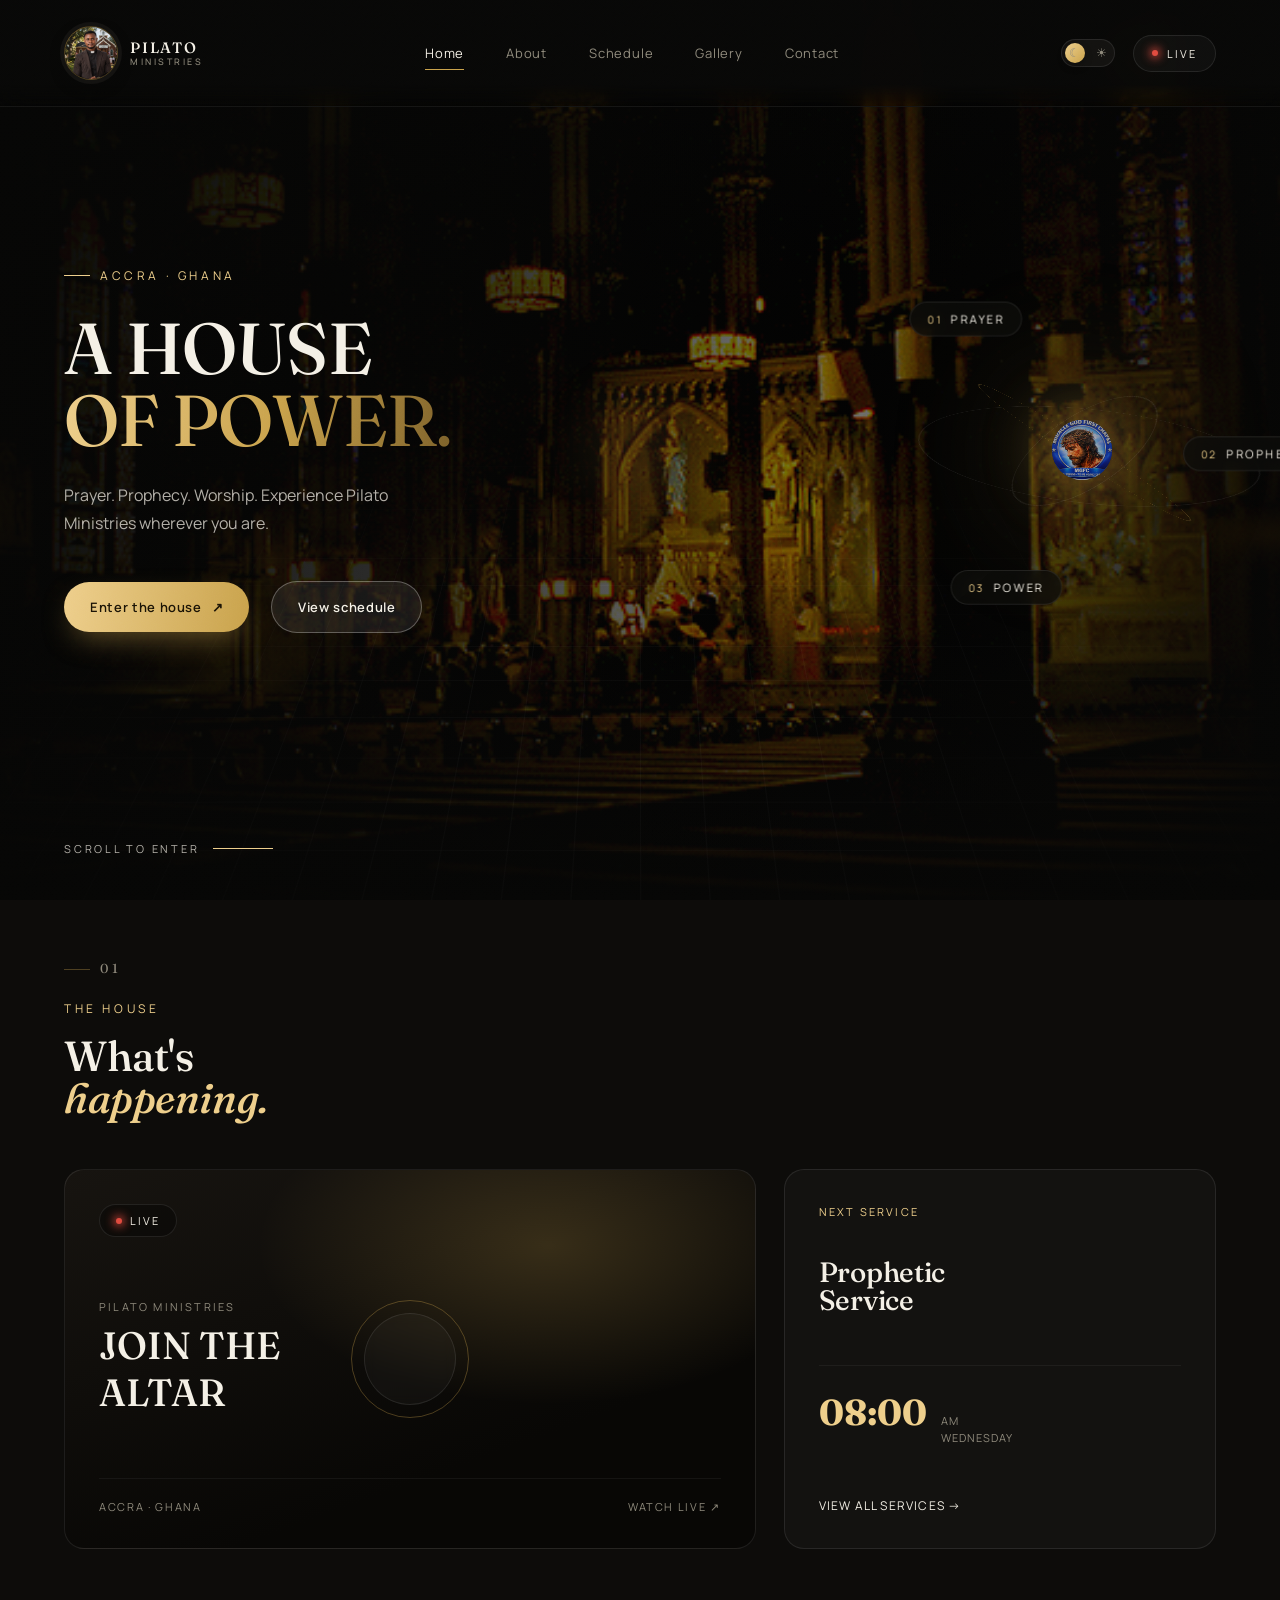
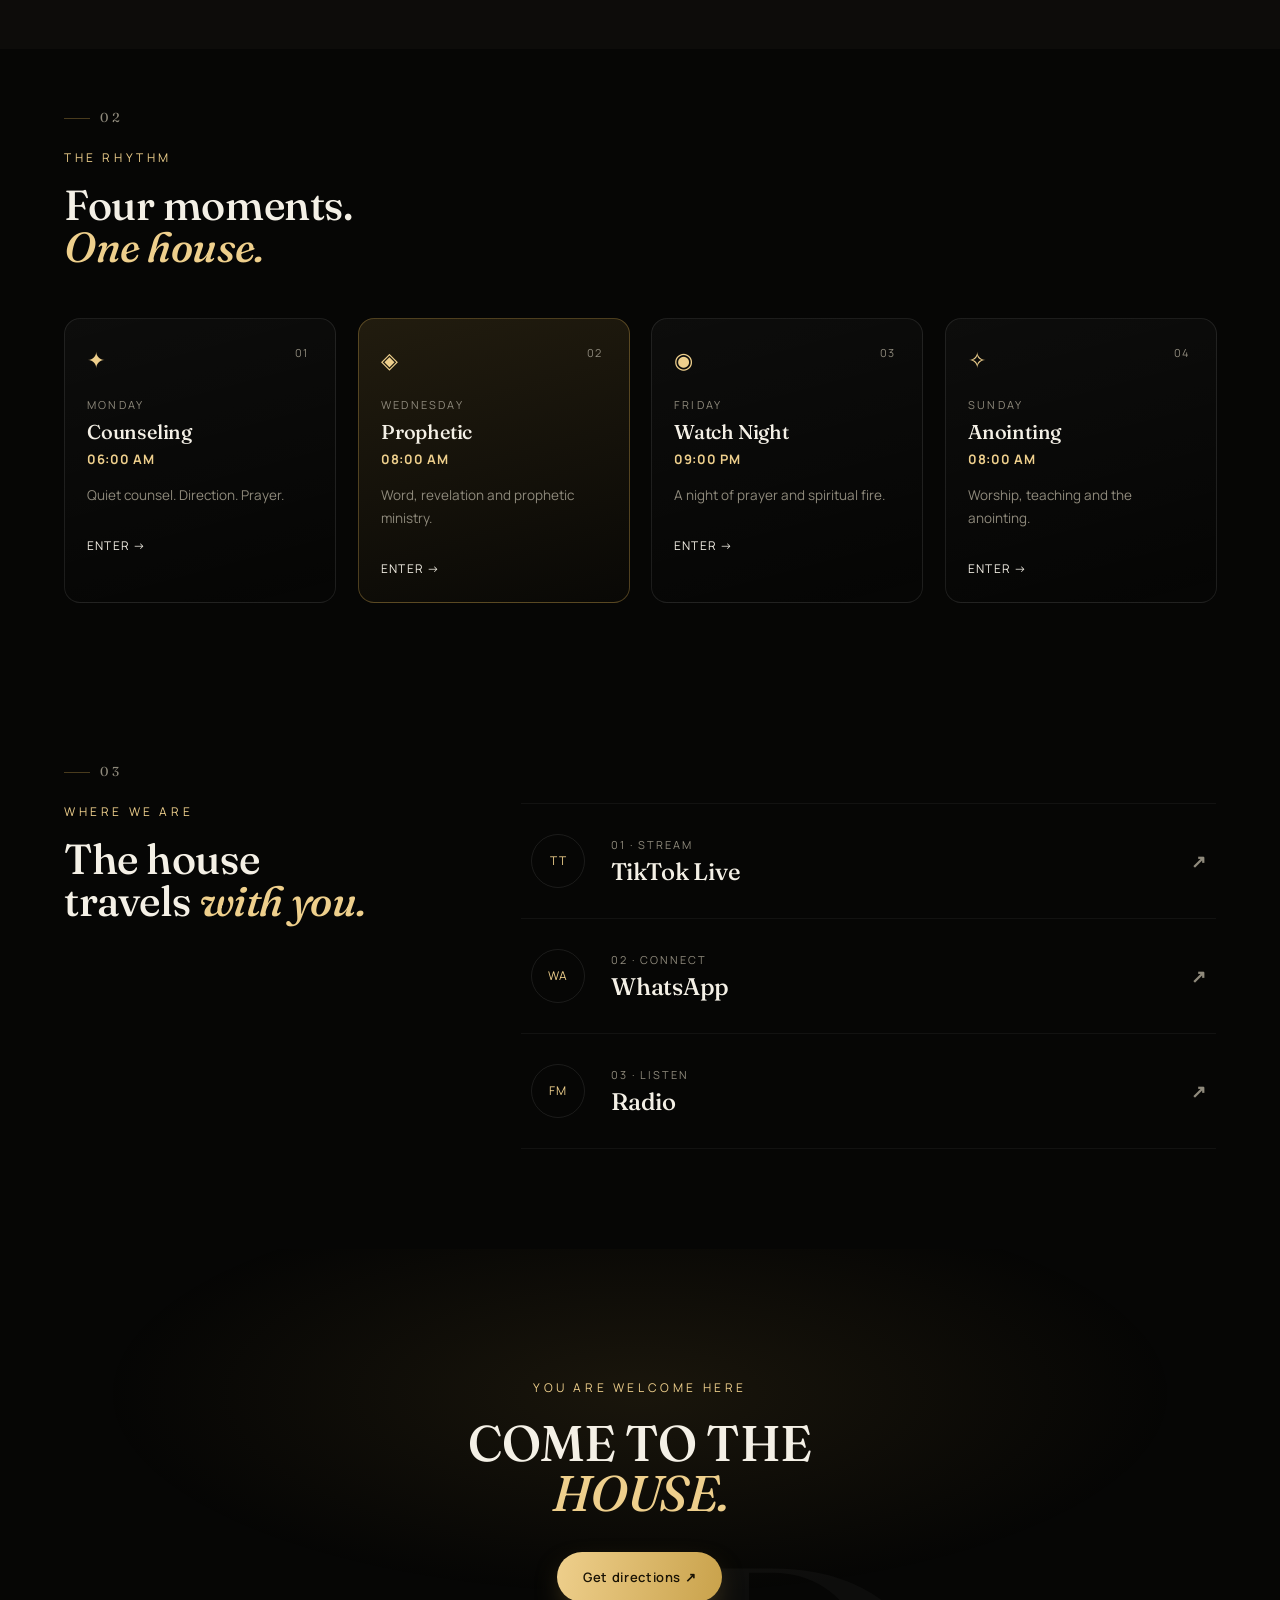
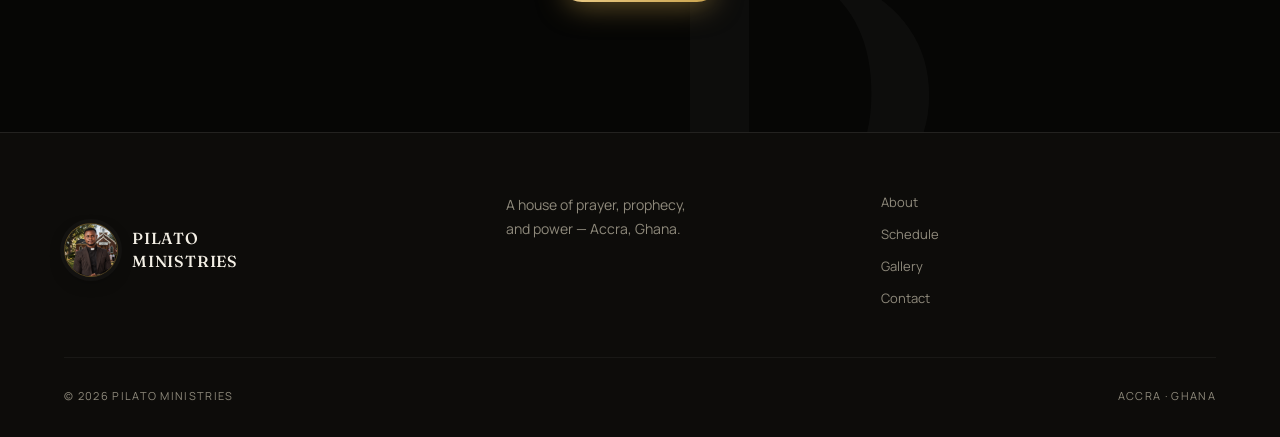
==== commit 739698ea: "Full site rebuild: multi-page design, videos, gallery, day/night theme, responsive layout" ====
--- a/index.html
+++ b/index.html
@@ -1,347 +1,357 @@
-<!DOCTYPE html>
-<html lang="en">
-<head>
- <meta charset="UTF-8">
- <meta name="viewport" content="width=device-width, initial-scale=1.0">
- <title>Pilato Ministries — Accra, Ghana</title>
- <script>
- (function () {
- try {
- var t = localStorage.getItem("pilato-theme");
- if (t === "light") document.documentElement.setAttribute("data-theme", "light");
- } catch (e) {}
- })();
- </script>
- <link rel="preconnect" href="https://fonts.googleapis.com">
- <link rel="preconnect" href="https://fonts.gstatic.com" crossorigin>
- <link href="https://fonts.googleapis.com/css2?family=Fraunces:ital,opsz,wght@0,9..144,300;0,9..144,500;0,9..144,600;1,9..144,500&family=Manrope:wght@300;400;500;600;700;800&display=swap" rel="stylesheet">
- <link rel="stylesheet" href="styles.css">
- <link rel="icon" type="image/png" href="images/logo.png">
-</head>
-
-<body>
-
- <div class="noise"></div>
- <div class="cursor-glow"></div>
-
- <!-- NAV -->
- <header class="nav">
- <a href="index.html" class="logo">
- <span class="logo-mark"><img src="images/logo.png" alt="Pilato Ministries"></span>
- <span>
- PILATO
- <small>MINISTRIES</small>
- </span>
- </a>
-
- <nav>
- <a href="index.html" class="active">Home</a>
- <a href="about.html">About</a>
- <a href="schedule.html">Schedule</a>
- <a href="gallery.html">Gallery</a>
- <a href="contact.html">Contact</a>
- </nav>
-
- <div class="nav-right">
- <button class="theme-toggle" id="theme-toggle" aria-label="Toggle day mode">
- <span class="icon moon">☾</span>
- <span class="icon sun">☀</span>
- <span class="knob"></span>
- </button>
-
- <a href="#live" class="nav-live">
- <i></i> LIVE
- </a>
- </div>
- </header>
-
-
- <!-- HERO -->
- <main>
-
- <section class="hero">
-
- <div class="hero-grid"></div>
-
- <div class="hero-copy">
- <div class="eyebrow">
- <span></span>
- ACCRA · GHANA
- </div>
-
- <h1>
- A HOUSE
- <span>OF POWER.</span>
- </h1>
-
- <p>
- Prayer. Prophecy. Worship.
- Experience Pilato Ministries wherever you are.
- </p>
-
- <div class="hero-buttons">
- <a href="#live" class="btn primary">
- <span>Enter the house</span>
- <b>↗</b>
- </a>
-
- <a href="schedule.html" class="btn secondary">
- View schedule
- </a>
- </div>
- </div>
-
-
- <!-- 3D CENTER OBJECT -->
- <div class="orb-scene" id="orb">
-
- <div class="orbit orbit-one"></div>
- <div class="orbit orbit-two"></div>
- <div class="orbit orbit-three"></div>
-
- <div class="holy-orb">
- <div class="orb-inner">
- <span>P</span>
- </div>
- </div>
-
- <div class="orb-label label-one">
- <small>01</small>
- PRAYER
- </div>
-
- <div class="orb-label label-two">
- <small>02</small>
- PROPHECY
- </div>
-
- <div class="orb-label label-three">
- <small>03</small>
- POWER
- </div>
-
- </div>
-
-
- <div class="hero-bottom">
- <span>SCROLL TO ENTER</span>
- <div class="scroll-line"></div>
- </div>
-
- </section>
-
-
- <!-- LIVE -->
- <section class="live-section" id="live">
-
- <div class="section-number">01</div>
-
- <div class="section-heading">
- <span>THE HOUSE</span>
- <h2>What's<br><em>happening.</em></h2>
- </div>
-
- <div class="live-stage">
-
- <div class="live-screen">
-
- <div class="screen-glow"></div>
-
- <div class="live-badge">
- <i></i>
- LIVE
- </div>
-
- <div class="play">
- 
- </div>
-
- <div class="screen-content">
- <small>PILATO MINISTRIES</small>
- <strong>JOIN THE<br>ALTAR</strong>
- </div>
-
- <div class="screen-meta">
- <span>ACCRA · GHANA</span>
- <span class="soon" data-tooltip="Live stream coming soon">WATCH LIVE ↗</span>
- </div>
-
- </div>
-
- <div class="live-side">
-
- <span class="mini-label">NEXT SERVICE</span>
-
- <h3>Prophetic<br>Service</h3>
-
- <div class="next-time">
- <strong>08:00</strong>
- <span>AM<br>WEDNESDAY</span>
- </div>
-
- <a href="schedule.html">VIEW ALL SERVICES →</a>
-
- </div>
-
- </div>
-
- </section>
-
-
- <!-- SERVICES -->
- <section class="services">
-
- <div class="section-number">02</div>
-
- <div class="section-heading">
- <span>THE RHYTHM</span>
- <h2>Four moments.<br><em>One house.</em></h2>
- </div>
-
- <div class="service-grid">
-
- <article class="service-card">
- <span class="card-number">01</span>
- <div class="card-symbol">✦</div>
- <span class="day">MONDAY</span>
- <h3>Counseling</h3>
- <strong>06:00 AM</strong>
- <p>Quiet counsel. Direction. Prayer.</p>
- <a href="schedule.html">ENTER →</a>
- </article>
-
- <article class="service-card featured">
- <span class="card-number">02</span>
- <div class="card-symbol">◈</div>
- <span class="day">WEDNESDAY</span>
- <h3>Prophetic</h3>
- <strong>08:00 AM</strong>
- <p>Word, revelation and prophetic ministry.</p>
- <a href="schedule.html">ENTER →</a>
- </article>
-
- <article class="service-card">
- <span class="card-number">03</span>
- <div class="card-symbol">◉</div>
- <span class="day">FRIDAY</span>
- <h3>Watch Night</h3>
- <strong>09:00 PM</strong>
- <p>A night of prayer and spiritual fire.</p>
- <a href="schedule.html">ENTER →</a>
- </article>
-
- <article class="service-card">
- <span class="card-number">04</span>
- <div class="card-symbol">✧</div>
- <span class="day">SUNDAY</span>
- <h3>Anointing</h3>
- <strong>08:00 AM</strong>
- <p>Worship, teaching and the anointing.</p>
- <a href="schedule.html">ENTER →</a>
- </article>
-
- </div>
-
- </section>
-
-
- <!-- CHANNELS -->
- <section class="channels">
-
- <div class="section-number">03</div>
-
- <div class="channel-intro">
- <span>WHERE WE ARE</span>
- <h2>The house<br>travels <em>with you.</em></h2>
- </div>
-
- <div class="channel-stack">
-
- <a href="#" class="channel soon" data-tooltip="TikTok link coming soon">
- <span class="channel-icon">TT</span>
- <div>
- <small>01 · STREAM</small>
- <h3>TikTok Live</h3>
- </div>
- <b>↗</b>
- </a>
-
- <a href="#" class="channel soon" data-tooltip="WhatsApp link coming soon">
- <span class="channel-icon">WA</span>
- <div>
- <small>02 · CONNECT</small>
- <h3>WhatsApp</h3>
- </div>
- <b>↗</b>
- </a>
-
- <a href="#" class="channel soon" data-tooltip="Radio stream coming soon">
- <span class="channel-icon">FM</span>
- <div>
- <small>03 · LISTEN</small>
- <h3>Radio</h3>
- </div>
- <b>↗</b>
- </a>
-
- </div>
-
- </section>
-
-
- <!-- CTA -->
- <section class="final-section">
-
- <div class="giant-p">P</div>
-
- <span>YOU ARE WELCOME HERE</span>
-
- <h2>
- COME TO THE<br>
- <em>HOUSE.</em>
- </h2>
-
- <a href="contact.html" class="btn primary">
- Get directions ↗
- </a>
-
- </section>
-
- </main>
-
-
- <footer>
-
- <div class="footer-top">
-
- <div class="footer-logo">
- <span class="logo-mark"><img src="images/logo.png" alt="Pilato Ministries"></span>
- <strong>PILATO<br>MINISTRIES</strong>
- </div>
-
- <p>
- A house of prayer, prophecy,<br>
- and power — Accra, Ghana.
- </p>
-
- <div class="footer-links">
- <a href="about.html">About</a>
- <a href="schedule.html">Schedule</a>
- <a href="gallery.html">Gallery</a>
- <a href="contact.html">Contact</a>
- </div>
-
- </div>
-
- <div class="footer-bottom">
- <span>© 2026 PILATO MINISTRIES</span>
- <span>ACCRA · GHANA</span>
- </div>
-
- </footer>
-
-
- <script src="script.js"></script>
-
-</body>
+<!DOCTYPE html>
+<html lang="en">
+<head>
+ <meta charset="UTF-8">
+ <meta name="viewport" content="width=device-width, initial-scale=1.0">
+ <title>Pilato Ministries — Accra, Ghana</title>
+ <script>
+ (function () {
+ try {
+ var t = localStorage.getItem("pilato-theme");
+ if (t === "light") document.documentElement.setAttribute("data-theme", "light");
+ } catch (e) {}
+ })();
+ </script>
+ <link rel="preconnect" href="https://fonts.googleapis.com">
+ <link rel="preconnect" href="https://fonts.gstatic.com" crossorigin>
+ <link href="https://fonts.googleapis.com/css2?family=Fraunces:ital,opsz,wght@0,9..144,300;0,9..144,500;0,9..144,600;1,9..144,500&family=Manrope:wght@300;400;500;600;700;800&display=swap" rel="stylesheet">
+ <link rel="stylesheet" href="styles.css">
+ <link rel="icon" type="image/png" href="images/logo.png">
+</head>
+
+<body>
+
+ <div class="noise"></div>
+ <div class="cursor-glow"></div>
+
+ <!-- NAV -->
+ <header class="nav">
+ <a href="index.html" class="logo">
+ <span class="logo-mark"><img src="images/logo.png" alt="Pilato Ministries"></span>
+ <span>
+ PILATO
+ <small>MINISTRIES</small>
+ </span>
+ </a>
+
+ <nav>
+ <a href="index.html" class="active">Home</a>
+ <a href="about.html">About</a>
+ <a href="schedule.html">Schedule</a>
+ <a href="gallery.html">Gallery</a>
+ <a href="contact.html">Contact</a>
+ </nav>
+
+ <div class="nav-right">
+ <button class="theme-toggle" id="theme-toggle" aria-label="Toggle day mode">
+ <span class="icon moon">☾</span>
+ <span class="icon sun">☀</span>
+ <span class="knob"></span>
+ </button>
+
+ <a href="#live" class="nav-live">
+ <i></i> LIVE
+ </a>
+
+ <button class="menu-toggle" id="menu-toggle" aria-label="Toggle menu">
+ <span></span><span></span><span></span>
+ </button>
+ </div>
+ </header>
+
+ <div class="nav-scrim" id="nav-scrim"></div>
+
+
+ <!-- HERO -->
+ <main>
+
+ <section class="hero">
+
+ <div class="hero-bg">
+ <img src="images/hero-bg-loop.webp" alt="">
+ </div>
+
+ <div class="hero-grid"></div>
+
+ <div class="hero-copy">
+ <div class="eyebrow">
+ <span></span>
+ ACCRA · GHANA
+ </div>
+
+ <h1>
+ A HOUSE
+ <span>OF POWER.</span>
+ </h1>
+
+ <p>
+ Prayer. Prophecy. Worship.
+ Experience Pilato Ministries wherever you are.
+ </p>
+
+ <div class="hero-buttons">
+ <a href="#live" class="btn primary">
+ <span>Enter the house</span>
+ <b>↗</b>
+ </a>
+
+ <a href="schedule.html" class="btn secondary">
+ View schedule
+ </a>
+ </div>
+ </div>
+
+
+ <!-- 3D CENTER OBJECT -->
+ <div class="orb-scene" id="orb">
+
+ <div class="orbit orbit-one"></div>
+ <div class="orbit orbit-two"></div>
+ <div class="orbit orbit-three"></div>
+
+ <div class="holy-orb">
+ <div class="orb-inner">
+ <img src="images/mgfc-badge.jpeg" alt="Miracle God First Chapel">
+ </div>
+ </div>
+
+ <div class="orb-label label-one">
+ <small>01</small>
+ PRAYER
+ </div>
+
+ <div class="orb-label label-two">
+ <small>02</small>
+ PROPHECY
+ </div>
+
+ <div class="orb-label label-three">
+ <small>03</small>
+ POWER
+ </div>
+
+ </div>
+
+
+ <div class="hero-bottom">
+ <span>SCROLL TO ENTER</span>
+ <div class="scroll-line"></div>
+ </div>
+
+ </section>
+
+
+ <!-- LIVE -->
+ <section class="live-section" id="live">
+
+ <div class="section-number">01</div>
+
+ <div class="section-heading">
+ <span>THE HOUSE</span>
+ <h2>What's<br><em>happening.</em></h2>
+ </div>
+
+ <div class="live-stage">
+
+ <div class="live-screen">
+
+ <div class="screen-glow"></div>
+
+ <div class="live-badge">
+ <i></i>
+ LIVE
+ </div>
+
+ <div class="play">
+ 
+ </div>
+
+ <div class="screen-content">
+ <small>PILATO MINISTRIES</small>
+ <strong>JOIN THE<br>ALTAR</strong>
+ </div>
+
+ <div class="screen-meta">
+ <span>ACCRA · GHANA</span>
+ <span class="soon" data-tooltip="Live stream coming soon">WATCH LIVE ↗</span>
+ </div>
+
+ </div>
+
+ <div class="live-side">
+
+ <span class="mini-label">NEXT SERVICE</span>
+
+ <h3>Prophetic<br>Service</h3>
+
+ <div class="next-time">
+ <strong>08:00</strong>
+ <span>AM<br>WEDNESDAY</span>
+ </div>
+
+ <a href="schedule.html">VIEW ALL SERVICES →</a>
+
+ </div>
+
+ </div>
+
+ </section>
+
+
+ <!-- SERVICES -->
+ <section class="services">
+
+ <div class="section-number">02</div>
+
+ <div class="section-heading">
+ <span>THE RHYTHM</span>
+ <h2>Four moments.<br><em>One house.</em></h2>
+ </div>
+
+ <div class="service-grid">
+
+ <article class="service-card">
+ <span class="card-number">01</span>
+ <div class="card-symbol">✦</div>
+ <span class="day">MONDAY</span>
+ <h3>Counseling</h3>
+ <strong>06:00 AM</strong>
+ <p>Quiet counsel. Direction. Prayer.</p>
+ <a href="schedule.html">ENTER →</a>
+ </article>
+
+ <article class="service-card featured">
+ <span class="card-number">02</span>
+ <div class="card-symbol">◈</div>
+ <span class="day">WEDNESDAY</span>
+ <h3>Prophetic</h3>
+ <strong>08:00 AM</strong>
+ <p>Word, revelation and prophetic ministry.</p>
+ <a href="schedule.html">ENTER →</a>
+ </article>
+
+ <article class="service-card">
+ <span class="card-number">03</span>
+ <div class="card-symbol">◉</div>
+ <span class="day">FRIDAY</span>
+ <h3>Watch Night</h3>
+ <strong>09:00 PM</strong>
+ <p>A night of prayer and spiritual fire.</p>
+ <a href="schedule.html">ENTER →</a>
+ </article>
+
+ <article class="service-card">
+ <span class="card-number">04</span>
+ <div class="card-symbol">✧</div>
+ <span class="day">SUNDAY</span>
+ <h3>Anointing</h3>
+ <strong>08:00 AM</strong>
+ <p>Worship, teaching and the anointing.</p>
+ <a href="schedule.html">ENTER →</a>
+ </article>
+
+ </div>
+
+ </section>
+
+
+ <!-- CHANNELS -->
+ <section class="channels">
+
+ <div class="section-number">03</div>
+
+ <div class="channel-intro">
+ <span>WHERE WE ARE</span>
+ <h2>The house<br>travels <em>with you.</em></h2>
+ </div>
+
+ <div class="channel-stack">
+
+ <a href="#" class="channel soon" data-tooltip="TikTok link coming soon">
+ <span class="channel-icon">TT</span>
+ <div>
+ <small>01 · STREAM</small>
+ <h3>TikTok Live</h3>
+ </div>
+ <b>↗</b>
+ </a>
+
+ <a href="#" class="channel soon" data-tooltip="WhatsApp link coming soon">
+ <span class="channel-icon">WA</span>
+ <div>
+ <small>02 · CONNECT</small>
+ <h3>WhatsApp</h3>
+ </div>
+ <b>↗</b>
+ </a>
+
+ <a href="#" class="channel soon" data-tooltip="Radio stream coming soon">
+ <span class="channel-icon">FM</span>
+ <div>
+ <small>03 · LISTEN</small>
+ <h3>Radio</h3>
+ </div>
+ <b>↗</b>
+ </a>
+
+ </div>
+
+ </section>
+
+
+ <!-- CTA -->
+ <section class="final-section">
+
+ <div class="giant-p">P</div>
+
+ <span>YOU ARE WELCOME HERE</span>
+
+ <h2>
+ COME TO THE<br>
+ <em>HOUSE.</em>
+ </h2>
+
+ <a href="contact.html" class="btn primary">
+ Get directions ↗
+ </a>
+
+ </section>
+
+ </main>
+
+
+ <footer>
+
+ <div class="footer-top">
+
+ <div class="footer-logo">
+ <span class="logo-mark"><img src="images/logo.png" alt="Pilato Ministries"></span>
+ <strong>PILATO<br>MINISTRIES</strong>
+ </div>
+
+ <p>
+ A house of prayer, prophecy,<br>
+ and power — Accra, Ghana.
+ </p>
+
+ <div class="footer-links">
+ <a href="about.html">About</a>
+ <a href="schedule.html">Schedule</a>
+ <a href="gallery.html">Gallery</a>
+ <a href="contact.html">Contact</a>
+ </div>
+
+ </div>
+
+ <div class="footer-bottom">
+ <span>© 2026 PILATO MINISTRIES</span>
+ <span>ACCRA · GHANA</span>
+ </div>
+
+ </footer>
+
+
+ <script src="script.js"></script>
+
+</body>
 </html>
--- a/styles.css
+++ b/styles.css
@@ -1,1559 +1,1757 @@
-/* =========================================
-   PILATO MINISTRIES — DESIGN SYSTEM
-========================================= */
-
-:root {
-  --black: #060605;
-  --panel: #0d0c0a;
-  --panel-2: #131210;
-  --line: rgba(255, 255, 255, .09);
-  --line-soft: rgba(255, 255, 255, .05);
-  --cream: #f4f0e6;
-  --muted: #8f8a7c;
-  --gold: #c9a24b;
-  --gold-hi: #eecf8c;
-  --gold-dim: rgba(201, 162, 75, .35);
-
-  --surface-glass: rgba(255, 255, 255, .03);
-  --chip-bg: rgba(13, 12, 10, .75);
-  --giant-tint: rgba(255, 255, 255, .03);
-  --scrim: rgba(6, 6, 5, .75);
-  --shadow-soft: rgba(0, 0, 0, .55);
-
-  --serif: "Fraunces", "Times New Roman", serif;
-  --sans: "Manrope", -apple-system, BlinkMacSystemFont, sans-serif;
-
-  --ease: cubic-bezier(.16, 1, .3, 1);
-}
-
-/* ---- Day theme ---- */
-html[data-theme="light"] {
-  --black: #f6f1e6;
-  --panel: #ffffff;
-  --panel-2: #f4eee0;
-  --line: rgba(20, 16, 8, .11);
-  --line-soft: rgba(20, 16, 8, .06);
-  --cream: #201a10;
-  --muted: #746c5c;
-  --gold: #a97a30;
-  --gold-hi: #8c5f1d;
-  --gold-dim: rgba(169, 122, 48, .3);
-
-  --surface-glass: rgba(20, 16, 8, .035);
-  --chip-bg: rgba(255, 255, 255, .82);
-  --giant-tint: rgba(20, 16, 8, .045);
-  --scrim: rgba(246, 241, 230, .8);
-  --shadow-soft: rgba(60, 48, 20, .18);
-}
-
-* { margin: 0; padding: 0; box-sizing: border-box; }
-
-html { scroll-behavior: smooth; }
-
-body {
-  background: var(--black);
-  color: var(--cream);
-  font-family: var(--sans);
-  overflow-x: hidden;
-  position: relative;
-  transition: background-color .5s var(--ease), color .5s var(--ease);
-}
-
-body, header, footer, main, section, .nav, .toast, .theme-toggle .knob {
-  transition-property: background-color, border-color, color, box-shadow;
-  transition-duration: .5s;
-  transition-timing-function: var(--ease);
-}
-
-a {
-  color: inherit;
-  text-decoration: none;
-}
-
-img { display: block; max-width: 100%; }
-
-::selection { background: var(--gold-dim); color: var(--cream); }
-
-/* =========================================
-   AMBIENT LAYERS — noise + glow + grid
-========================================= */
-
-.noise {
-  position: fixed;
-  inset: 0;
-  z-index: 999;
-  pointer-events: none;
-  opacity: .05;
-  mix-blend-mode: overlay;
-  background-image: url("data:image/svg+xml,%3Csvg xmlns='http://www.w3.org/2000/svg' width='140' height='140'%3E%3Cfilter id='n'%3E%3CfeTurbulence type='fractalNoise' baseFrequency='0.9' numOctaves='3' stitchTiles='stitch'/%3E%3C/filter%3E%3Crect width='100%25' height='100%25' filter='url(%23n)'/%3E%3C/svg%3E");
-}
-
-.cursor-glow { z-index: 998; }
-
-body::before {
-  content: "";
-  position: fixed;
-  inset: -20%;
-  z-index: 0;
-  pointer-events: none;
-  background:
-    radial-gradient(50% 40% at 18% -5%, rgba(201, 162, 75, .16), transparent 70%),
-    radial-gradient(45% 35% at 85% 10%, rgba(201, 162, 75, .10), transparent 70%),
-    radial-gradient(60% 45% at 50% 115%, rgba(201, 162, 75, .08), transparent 70%);
-  animation: driftGlow 26s ease-in-out infinite alternate;
-}
-
-@keyframes driftGlow {
-  0%   { transform: translate3d(0, 0, 0) scale(1); }
-  100% { transform: translate3d(-2%, 2%, 0) scale(1.06); }
-}
-
-/* =========================================
-   TYPE
-========================================= */
-
-h1, h2, h3, .logo, .giant-p {
-  font-family: var(--serif);
-  font-weight: 500;
-  letter-spacing: -.01em;
-  line-height: 1;
-}
-
-em { font-style: italic; color: var(--gold-hi); font-weight: 500; }
-
-p { color: var(--muted); line-height: 1.7; font-weight: 400; }
-
-/* =========================================
-   NAV
-========================================= */
-
-.nav {
-  position: fixed;
-  top: 0; left: 0; right: 0;
-  z-index: 500;
-  display: flex;
-  align-items: center;
-  justify-content: space-between;
-  padding: 26px 5vw;
-  backdrop-filter: blur(16px) saturate(140%);
-  background: linear-gradient(to bottom, var(--scrim), transparent);
-  border-bottom: 1px solid var(--line-soft);
-}
-
-.logo {
-  display: flex;
-  align-items: center;
-  gap: 12px;
-  font-size: 15px;
-  letter-spacing: .12em;
-  color: var(--cream);
-}
-
-.logo-mark {
-  width: 54px; height: 54px;
-  flex-shrink: 0;
-  display: grid; place-items: center;
-  border: 1px solid var(--gold-dim);
-  border-radius: 50%;
-  color: var(--gold-hi);
-  font-size: 16px;
-  overflow: hidden;
-  background: radial-gradient(circle at 30% 20%, rgba(201,162,75,.25), transparent 70%);
-  box-shadow: 0 0 0 4px var(--panel-2), 0 6px 18px -6px rgba(0, 0, 0, .5);
-  transition: transform .4s var(--ease), box-shadow .4s var(--ease);
-}
-
-.logo-mark img {
-  width: 100%; height: 100%;
-  object-fit: cover;
-  object-position: center 15%;
-}
-
-.logo:hover .logo-mark { transform: scale(1.05); }
-
-.logo small {
-  display: block;
-  font-family: var(--sans);
-  font-size: 9px;
-  letter-spacing: .28em;
-  color: var(--muted);
-  margin-top: 2px;
-}
-
-nav {
-  display: flex;
-  gap: 42px;
-}
-
-.nav nav a {
-  position: relative;
-  font-size: 13px;
-  letter-spacing: .06em;
-  color: var(--muted);
-  transition: color .3s var(--ease);
-}
-
-.nav nav a::after {
-  content: "";
-  position: absolute;
-  left: 0; bottom: -8px;
-  width: 0; height: 1px;
-  background: var(--gold);
-  transition: width .35s var(--ease);
-}
-
-.nav nav a:hover,
-.nav nav a.active { color: var(--cream); }
-.nav nav a:hover::after,
-.nav nav a.active::after { width: 100%; }
-
-.nav-live {
-  display: inline-flex;
-  align-items: center;
-  gap: 9px;
-  padding: 10px 18px;
-  border: 1px solid var(--line);
-  border-radius: 100px;
-  font-size: 11px;
-  letter-spacing: .18em;
-  color: var(--cream);
-  background: var(--surface-glass);
-}
-
-.nav-live i {
-  width: 6px; height: 6px;
-  border-radius: 50%;
-  background: #e14b3f;
-  box-shadow: 0 0 10px 2px #e14b3f;
-  animation: pulse 1.6s ease-in-out infinite;
-}
-
-@keyframes pulse {
-  0%, 100% { opacity: 1; transform: scale(1); }
-  50% { opacity: .4; transform: scale(.7); }
-}
-
-.nav-right {
-  display: flex;
-  align-items: center;
-  gap: 18px;
-}
-
-.theme-toggle {
-  position: relative;
-  width: 54px;
-  height: 28px;
-  border-radius: 100px;
-  border: 1px solid var(--line);
-  background: var(--panel-2);
-  display: inline-flex;
-  align-items: center;
-  justify-content: space-between;
-  padding: 0 7px;
-  cursor: pointer;
-  flex-shrink: 0;
-  transition: border-color .35s var(--ease);
-}
-
-.theme-toggle:hover { border-color: var(--gold-dim); }
-
-.theme-toggle .icon {
-  position: relative;
-  z-index: 2;
-  font-size: 12px;
-  line-height: 1;
-  color: var(--muted);
-}
-
-.theme-toggle .knob {
-  position: absolute;
-  top: 3px;
-  left: 3px;
-  width: 20px;
-  height: 20px;
-  border-radius: 50%;
-  z-index: 1;
-  background: linear-gradient(135deg, var(--gold-hi), var(--gold));
-  box-shadow: 0 4px 10px -2px rgba(0, 0, 0, .4);
-  transition: transform .45s var(--ease), background .45s var(--ease);
-}
-
-html[data-theme="light"] .theme-toggle .knob {
-  transform: translateX(26px);
-}
-
-/* =========================================
-   HERO
-========================================= */
-
-.hero {
-  position: relative;
-  min-height: 100vh;
-  display: flex;
-  align-items: center;
-  padding: 0 5vw;
-  overflow: hidden;
-  isolation: isolate;
-  perspective: 1200px;
-}
-
-.hero-grid {
-  position: absolute;
-  inset: -10% -10% -40%;
-  background-image:
-    linear-gradient(var(--line-soft) 1px, transparent 1px),
-    linear-gradient(90deg, var(--line-soft) 1px, transparent 1px);
-  background-size: 64px 64px;
-  transform: rotateX(62deg) translateZ(-200px);
-  mask-image: radial-gradient(60% 55% at 50% 40%, black 25%, transparent 78%);
-  z-index: 0;
-}
-
-.hero-copy {
-  position: relative;
-  z-index: 2;
-  max-width: 560px;
-}
-
-.eyebrow {
-  display: flex;
-  align-items: center;
-  gap: 10px;
-  font-size: 12px;
-  letter-spacing: .3em;
-  color: var(--gold-hi);
-  margin-bottom: 28px;
-}
-
-.eyebrow span {
-  width: 26px; height: 1px;
-  background: var(--gold);
-}
-
-.hero h1 {
-  font-size: clamp(52px, 8vw, 92px);
-  color: var(--cream);
-}
-
-.hero h1 span {
-  display: block;
-  background: linear-gradient(100deg, var(--gold-hi), var(--gold) 55%, #7d612a);
-  -webkit-background-clip: text;
-  background-clip: text;
-  color: transparent;
-}
-
-.hero p {
-  margin-top: 26px;
-  max-width: 380px;
-  font-size: 16px;
-}
-
-.hero-buttons {
-  display: flex;
-  align-items: center;
-  gap: 22px;
-  margin-top: 44px;
-}
-
-.btn {
-  display: inline-flex;
-  align-items: center;
-  gap: 10px;
-  padding: 16px 26px;
-  border-radius: 100px;
-  font-size: 13px;
-  letter-spacing: .05em;
-  font-weight: 600;
-  transition: transform .4s var(--ease), box-shadow .4s var(--ease), background .4s var(--ease);
-  will-change: transform;
-}
-
-.btn.primary {
-  background: linear-gradient(100deg, var(--gold-hi), var(--gold));
-  color: #1a1305;
-  box-shadow: 0 12px 30px -10px rgba(201, 162, 75, .55);
-}
-
-.btn.primary:hover { box-shadow: 0 16px 38px -8px rgba(201, 162, 75, .75); }
-
-.btn.primary b {
-  display: inline-grid;
-  place-items: center;
-  transition: transform .3s var(--ease);
-}
-
-.btn.primary:hover b { transform: translate(3px, -3px); }
-
-.btn.secondary {
-  color: var(--cream);
-  border: 1px solid var(--line);
-  background: var(--surface-glass);
-}
-
-.btn.secondary:hover {
-  border-color: var(--gold-dim);
-  background: rgba(201,162,75,.06);
-}
-
-/* ---- 3D orb scene ---- */
-
-.orb-scene {
-  position: absolute;
-  right: 6vw;
-  top: 50%;
-  z-index: 1;
-  width: 480px;
-  height: 480px;
-  transform-style: preserve-3d;
-  transform: translateY(-50%);
-  will-change: transform;
-}
-
-.orbit {
-  position: absolute;
-  inset: 0;
-  border-radius: 50%;
-  border: 1px solid var(--line);
-  transform-style: preserve-3d;
-}
-
-.orbit-one   { animation: spin 22s linear infinite; transform: rotateX(72deg) rotateZ(0deg); }
-.orbit-two   { inset: 40px; animation: spin 30s linear infinite reverse; transform: rotateX(72deg) rotateY(30deg); border-color: var(--gold-dim); }
-.orbit-three { inset: 80px; animation: spin 40s linear infinite; transform: rotateX(72deg) rotateY(-40deg); }
-
-@keyframes spin {
-  from { transform: rotateX(72deg) rotateZ(0deg); }
-  to   { transform: rotateX(72deg) rotateZ(360deg); }
-}
-
-.holy-orb {
-  position: absolute;
-  inset: 130px;
-  border-radius: 50%;
-  background:
-    radial-gradient(circle at 32% 28%, rgba(255, 245, 220, .9), transparent 45%),
-    radial-gradient(circle at 60% 70%, rgba(201, 162, 75, .55), rgba(20, 15, 5, .9) 70%);
-  box-shadow:
-    0 0 60px 10px rgba(201, 162, 75, .35),
-    0 0 140px 40px rgba(201, 162, 75, .18),
-    inset 0 0 40px rgba(0, 0, 0, .5);
-  animation: breathe 5s ease-in-out infinite;
-}
-
-@keyframes breathe {
-  0%, 100% { transform: scale(1); }
-  50% { transform: scale(1.035); }
-}
-
-.orb-inner {
-  position: absolute;
-  inset: 0;
-  display: grid;
-  place-items: center;
-  font-family: var(--serif);
-  font-size: 46px;
-  color: rgba(10, 8, 3, .55);
-}
-
-.orb-label {
-  position: absolute;
-  display: flex;
-  align-items: center;
-  gap: 8px;
-  padding: 8px 16px;
-  border: 1px solid var(--line);
-  border-radius: 100px;
-  font-size: 11px;
-  letter-spacing: .18em;
-  color: var(--cream);
-  background: var(--chip-bg);
-  backdrop-filter: blur(8px);
-  transform: translateZ(60px);
-}
-
-.orb-label small { color: var(--gold-hi); font-size: 10px; }
-
-.label-one   { top: 6%;  left: -8%; }
-.label-two   { top: 46%; right: -14%; }
-.label-three { bottom: 4%; left: 4%; }
-
-.hero-bottom {
-  position: absolute;
-  left: 5vw;
-  bottom: 44px;
-  display: flex;
-  align-items: center;
-  gap: 14px;
-  z-index: 2;
-}
-
-.hero-bottom span {
-  font-size: 11px;
-  letter-spacing: .25em;
-  color: var(--muted);
-}
-
-.scroll-line {
-  width: 60px; height: 1px;
-  background: var(--line);
-  position: relative;
-  overflow: hidden;
-}
-
-.scroll-line::after {
-  content: "";
-  position: absolute;
-  inset: 0;
-  background: var(--gold);
-  animation: travel 2.4s ease-in-out infinite;
-}
-
-@keyframes travel {
-  0% { transform: translateX(-100%); }
-  50% { transform: translateX(0); }
-  100% { transform: translateX(100%); }
-}
-
-/* =========================================
-   SHARED SECTION SCAFFOLDING
-========================================= */
-
-main section {
-  position: relative;
-  padding: 140px 5vw;
-}
-
-.section-number {
-  position: absolute;
-  top: 60px;
-  left: 5vw;
-  font-family: var(--serif);
-  font-size: 13px;
-  letter-spacing: .3em;
-  color: var(--muted);
-}
-
-.section-number::before {
-  content: "";
-  display: inline-block;
-  width: 26px; height: 1px;
-  background: var(--gold-dim);
-  margin-right: 10px;
-  vertical-align: middle;
-}
-
-.section-heading {
-  margin-bottom: 70px;
-}
-
-.section-heading span,
-.channel-intro span {
-  display: block;
-  font-size: 12px;
-  letter-spacing: .3em;
-  color: var(--gold-hi);
-  margin-bottom: 18px;
-}
-
-.section-heading h2,
-.channel-intro h2 {
-  font-size: clamp(34px, 5vw, 56px);
-  color: var(--cream);
-}
-
-/* =========================================
-   LIVE SECTION
-========================================= */
-
-.live-section { background: var(--panel); }
-
-.live-stage {
-  display: grid;
-  grid-template-columns: 1.6fr 1fr;
-  gap: 28px;
-}
-
-.live-screen {
-  position: relative;
-  border-radius: 20px;
-  min-height: 460px;
-  overflow: hidden;
-  border: 1px solid var(--line);
-  background: linear-gradient(160deg, #171410, #080705 70%);
-  display: flex;
-  flex-direction: column;
-  justify-content: space-between;
-  padding: 34px;
-  transition: transform .5s var(--ease);
-}
-
-.screen-glow {
-  position: absolute;
-  inset: 0;
-  background: radial-gradient(60% 60% at 70% 20%, rgba(201, 162, 75, .22), transparent 70%);
-  pointer-events: none;
-}
-
-.live-badge {
-  align-self: flex-start;
-  display: inline-flex;
-  align-items: center;
-  gap: 8px;
-  padding: 8px 16px;
-  border-radius: 100px;
-  border: 1px solid var(--line);
-  font-size: 11px;
-  letter-spacing: .18em;
-  background: rgba(0,0,0,.3);
-  position: relative;
-  z-index: 2;
-}
-
-.live-badge i {
-  width: 6px; height: 6px;
-  border-radius: 50%;
-  background: #e14b3f;
-  box-shadow: 0 0 10px 2px #e14b3f;
-  animation: pulse 1.6s ease-in-out infinite;
-}
-
-.play {
-  position: absolute;
-  top: 50%; left: 50%;
-  transform: translate(-50%, -50%);
-  width: 92px; height: 92px;
-  border-radius: 50%;
-  display: grid;
-  place-items: center;
-  color: var(--cream);
-  font-size: 26px;
-  border: 1px solid var(--line);
-  background: var(--surface-glass);
-  backdrop-filter: blur(6px);
-  cursor: pointer;
-  transition: transform .4s var(--ease), background .4s var(--ease), border-color .4s var(--ease);
-}
-
-.play::before {
-  content: "";
-  position: absolute;
-  inset: -14px;
-  border-radius: 50%;
-  border: 1px solid var(--gold-dim);
-  animation: ring 2.2s ease-out infinite;
-}
-
-@keyframes ring {
-  0% { transform: scale(.85); opacity: 1; }
-  100% { transform: scale(1.35); opacity: 0; }
-}
-
-.live-screen:hover .play {
-  transform: translate(-50%, -50%) scale(1.08);
-  border-color: var(--gold);
-  background: rgba(201,162,75,.1);
-}
-
-.screen-content {
-  position: relative;
-  z-index: 2;
-}
-
-.screen-content small {
-  display: block;
-  font-size: 11px;
-  letter-spacing: .2em;
-  color: var(--muted);
-  margin-bottom: 8px;
-}
-
-.screen-content strong {
-  font-family: var(--serif);
-  font-weight: 500;
-  font-size: clamp(26px, 3vw, 38px);
-  color: var(--cream);
-}
-
-.screen-meta {
-  position: relative;
-  z-index: 2;
-  display: flex;
-  justify-content: space-between;
-  font-size: 11px;
-  letter-spacing: .15em;
-  color: var(--muted);
-  padding-top: 20px;
-  border-top: 1px solid var(--line-soft);
-}
-
-.live-side {
-  border-radius: 20px;
-  border: 1px solid var(--line);
-  background: var(--panel-2);
-  padding: 34px;
-  display: flex;
-  flex-direction: column;
-  justify-content: space-between;
-}
-
-.mini-label {
-  font-size: 11px;
-  letter-spacing: .2em;
-  color: var(--gold-hi);
-}
-
-.live-side h3 {
-  margin-top: 18px;
-  font-size: 28px;
-  color: var(--cream);
-}
-
-.next-time {
-  display: flex;
-  align-items: baseline;
-  gap: 14px;
-  margin-top: 30px;
-  padding-top: 24px;
-  border-top: 1px solid var(--line-soft);
-}
-
-.next-time strong {
-  font-family: var(--serif);
-  font-size: 44px;
-  color: var(--gold-hi);
-}
-
-.next-time span {
-  font-size: 11px;
-  letter-spacing: .1em;
-  color: var(--muted);
-  line-height: 1.5;
-}
-
-.live-side > a {
-  margin-top: 30px;
-  font-size: 12px;
-  letter-spacing: .1em;
-  color: var(--cream);
-  display: inline-flex;
-  align-items: center;
-  gap: 8px;
-  transition: gap .3s var(--ease), color .3s var(--ease);
-}
-
-.live-side > a:hover { gap: 14px; color: var(--gold-hi); }
-
-/* =========================================
-   SERVICES
-========================================= */
-
-.service-grid {
-  display: grid;
-  grid-template-columns: repeat(4, 1fr);
-  gap: 22px;
-}
-
-.service-card {
-  position: relative;
-  padding: 34px 26px 30px;
-  border-radius: 18px;
-  border: 1px solid var(--line);
-  background: linear-gradient(165deg, var(--surface-glass), transparent);
-  transform-style: preserve-3d;
-  transition: transform .35s var(--ease), border-color .35s var(--ease), box-shadow .35s var(--ease);
-  will-change: transform;
-}
-
-.service-card:hover {
-  border-color: var(--gold-dim);
-  box-shadow: 0 30px 50px -20px rgba(0,0,0,.6);
-}
-
-.service-card.featured {
-  background: linear-gradient(165deg, rgba(201,162,75,.14), rgba(201,162,75,.02));
-  border-color: var(--gold-dim);
-}
-
-.card-number {
-  position: absolute;
-  top: 26px; right: 26px;
-  font-size: 11px;
-  letter-spacing: .1em;
-  color: var(--muted);
-}
-
-.card-symbol {
-  font-size: 26px;
-  color: var(--gold-hi);
-  margin-bottom: 30px;
-}
-
-.service-card .day {
-  display: block;
-  font-size: 11px;
-  letter-spacing: .2em;
-  color: var(--muted);
-  margin-bottom: 10px;
-}
-
-.service-card h3 {
-  font-size: 24px;
-  color: var(--cream);
-  margin-bottom: 10px;
-}
-
-.service-card strong {
-  display: block;
-  font-family: var(--sans);
-  font-size: 13px;
-  letter-spacing: .05em;
-  color: var(--gold-hi);
-  margin-bottom: 16px;
-}
-
-.service-card p {
-  font-size: 13.5px;
-  margin-bottom: 26px;
-}
-
-.service-card > a {
-  font-size: 12px;
-  letter-spacing: .1em;
-  color: var(--cream);
-  display: inline-flex;
-  gap: 8px;
-  transition: gap .3s var(--ease), color .3s var(--ease);
-}
-
-.service-card > a:hover { gap: 14px; color: var(--gold-hi); }
-
-/* =========================================
-   CHANNELS
-========================================= */
-
-.channels {
-  display: grid;
-  grid-template-columns: .8fr 1.4fr;
-  gap: 60px;
-  align-items: start;
-}
-
-.channel-intro { position: sticky; top: 140px; }
-
-.channel-stack {
-  display: flex;
-  flex-direction: column;
-}
-
-.channel {
-  display: flex;
-  align-items: center;
-  gap: 26px;
-  padding: 30px 10px;
-  border-bottom: 1px solid var(--line-soft);
-  transition: padding-left .35s var(--ease), background .35s var(--ease);
-}
-
-.channel:first-child { border-top: 1px solid var(--line-soft); }
-
-.channel:hover {
-  padding-left: 24px;
-  background: linear-gradient(90deg, rgba(201,162,75,.06), transparent);
-}
-
-.channel-icon {
-  width: 54px; height: 54px;
-  display: grid;
-  place-items: center;
-  border-radius: 50%;
-  border: 1px solid var(--line);
-  font-size: 12px;
-  letter-spacing: .05em;
-  color: var(--gold-hi);
-  flex-shrink: 0;
-}
-
-.channel div { flex: 1; }
-
-.channel small {
-  display: block;
-  font-size: 11px;
-  letter-spacing: .18em;
-  color: var(--muted);
-  margin-bottom: 8px;
-}
-
-.channel h3 {
-  font-size: 24px;
-  color: var(--cream);
-  font-weight: 500;
-}
-
-.channel b {
-  font-size: 18px;
-  color: var(--muted);
-  transition: transform .35s var(--ease), color .35s var(--ease);
-}
-
-.channel:hover b {
-  color: var(--gold-hi);
-  transform: translate(4px, -4px);
-}
-
-/* =========================================
-   FINAL CTA
-========================================= */
-
-.final-section {
-  text-align: center;
-  padding: 180px 5vw;
-  position: relative;
-  overflow: hidden;
-  background: radial-gradient(60% 60% at 50% 30%, rgba(201,162,75,.10), transparent 70%);
-}
-
-.giant-p {
-  position: absolute;
-  top: 50%; left: 50%;
-  transform: translate(-50%, -55%);
-  font-size: 46vw;
-  color: var(--giant-tint);
-  z-index: 0;
-  pointer-events: none;
-  line-height: 1;
-}
-
-.final-section span {
-  position: relative;
-  z-index: 1;
-  display: block;
-  font-size: 12px;
-  letter-spacing: .3em;
-  color: var(--gold-hi);
-  margin-bottom: 22px;
-}
-
-.final-section h2 {
-  position: relative;
-  z-index: 1;
-  font-size: clamp(38px, 6vw, 68px);
-  color: var(--cream);
-  margin-bottom: 44px;
-}
-
-.final-section .btn { position: relative; z-index: 1; }
-
-/* =========================================
-   FOOTER
-========================================= */
-
-footer {
-  border-top: 1px solid var(--line);
-  padding: 80px 5vw 40px;
-  background: var(--panel);
-}
-
-.footer-top {
-  display: grid;
-  grid-template-columns: 1.2fr 1fr 1fr;
-  gap: 40px;
-  padding-bottom: 50px;
-}
-
-.footer-logo {
-  display: flex;
-  align-items: center;
-  gap: 14px;
-}
-
-.footer-logo strong {
-  font-family: var(--serif);
-  font-weight: 500;
-  font-size: 16px;
-  letter-spacing: .05em;
-  line-height: 1.4;
-}
-
-.footer-top p { font-size: 14px; max-width: 260px; }
-
-.footer-links {
-  display: flex;
-  flex-direction: column;
-  gap: 14px;
-  font-size: 13px;
-}
-
-.footer-links a { color: var(--muted); transition: color .3s var(--ease); }
-.footer-links a:hover { color: var(--gold-hi); }
-
-.footer-bottom {
-  display: flex;
-  justify-content: space-between;
-  padding-top: 30px;
-  border-top: 1px solid var(--line-soft);
-  font-size: 11px;
-  letter-spacing: .12em;
-  color: var(--muted);
-}
-
-/* =========================================
-   SCROLL REVEAL
-========================================= */
-
-.cursor-glow {
-  position: fixed;
-  top: 0;
-  left: 0;
-  width: 180px;
-  height: 180px;
-  border-radius: 50%;
-  pointer-events: none;
-  z-index: 998;
-  transform: translate(-50%, -50%);
-  background: radial-gradient(
-    circle,
-    rgba(199, 154, 66, .12),
-    transparent 70%
-  );
-  filter: blur(15px);
-  will-change: transform;
-}
-
-.section-heading,
-.live-stage,
-.service-card,
-.channel,
-.final-section > * {
-  opacity: 0;
-  transform: translateY(35px);
-  transition: opacity .9s var(--ease), transform .9s var(--ease);
-}
-
-.service-card:nth-child(1) { transition-delay: .05s; }
-.service-card:nth-child(2) { transition-delay: .12s; }
-.service-card:nth-child(3) { transition-delay: .19s; }
-.service-card:nth-child(4) { transition-delay: .26s; }
-
-.revealed {
-  opacity: 1 !important;
-  transform: translateY(0) !important;
-}
-
-/* =========================================
-   TOAST (coming soon notices)
-========================================= */
-
-.soon { cursor: pointer; }
-
-.toast {
-  position: fixed;
-  left: 50%;
-  bottom: 40px;
-  z-index: 1000;
-  transform: translate(-50%, 20px);
-  padding: 14px 26px;
-  border-radius: 100px;
-  border: 1px solid var(--gold-dim);
-  background: var(--chip-bg);
-  backdrop-filter: blur(10px);
-  color: var(--cream);
-  font-size: 13px;
-  letter-spacing: .04em;
-  opacity: 0;
-  pointer-events: none;
-  transition: opacity .4s var(--ease), transform .4s var(--ease);
-  box-shadow: 0 20px 40px -15px rgba(0, 0, 0, .6);
-}
-
-.toast.show {
-  opacity: 1;
-  transform: translate(-50%, 0);
-}
-
-/* =========================================
-   SUBPAGE HERO
-========================================= */
-
-.page-hero {
-  position: relative;
-  padding: 190px 5vw 100px;
-  overflow: hidden;
-  isolation: isolate;
-}
-
-.page-hero .hero-grid { opacity: .7; }
-
-.page-hero-inner { position: relative; z-index: 2; max-width: 720px; }
-
-.page-hero .eyebrow { margin-bottom: 24px; }
-
-.page-hero h1 {
-  font-size: clamp(42px, 6.5vw, 72px);
-  color: var(--cream);
-}
-
-.page-hero h1 em { display: block; }
-
-.page-hero p {
-  margin-top: 22px;
-  max-width: 480px;
-  font-size: 16px;
-}
-
-.page-hero .crumb {
-  position: relative;
-  z-index: 2;
-  display: flex;
-  align-items: center;
-  gap: 10px;
-  font-size: 11px;
-  letter-spacing: .15em;
-  color: var(--muted);
-  margin-bottom: 30px;
-}
-
-.page-hero .crumb a { color: var(--muted); transition: color .3s var(--ease); }
-.page-hero .crumb a:hover { color: var(--gold-hi); }
-.page-hero .crumb em { color: var(--gold-hi); font-style: normal; }
-
-/* =========================================
-   ABOUT PAGE
-========================================= */
-
-.about-intro {
-  display: grid;
-  grid-template-columns: .9fr 1.1fr;
-  gap: 60px;
-  align-items: start;
-}
-
-.about-intro .lede {
-  font-family: var(--serif);
-  font-size: clamp(22px, 2.6vw, 30px);
-  color: var(--cream);
-  line-height: 1.4;
-  font-weight: 500;
-}
-
-.about-intro .body-copy p { margin-bottom: 20px; font-size: 15px; }
-
-.value-grid {
-  display: grid;
-  grid-template-columns: repeat(3, 1fr);
-  gap: 22px;
-}
-
-.value-card {
-  padding: 32px 26px;
-  border-radius: 18px;
-  border: 1px solid var(--line);
-  background: linear-gradient(165deg, var(--surface-glass), transparent);
-  transition: border-color .35s var(--ease), transform .35s var(--ease);
-}
-
-.value-card:hover { border-color: var(--gold-dim); transform: translateY(-6px); }
-
-.value-card .card-symbol { margin-bottom: 22px; }
-
-.value-card h3 { font-size: 20px; color: var(--cream); margin-bottom: 10px; }
-.value-card p { font-size: 13.5px; }
-
-.founder-block {
-  display: grid;
-  grid-template-columns: .55fr 1fr;
-  gap: 50px;
-  align-items: center;
-  border-top: 1px solid var(--line-soft);
-  padding-top: 90px;
-  margin-top: 90px;
-}
-
-.founder-portrait {
-  aspect-ratio: 4 / 5;
-  border-radius: 20px;
-  border: 1px solid var(--line);
-  background:
-    radial-gradient(120% 100% at 30% 10%, rgba(201,162,75,.18), transparent 60%),
-    linear-gradient(160deg, #171410, #080705 75%);
-  display: grid;
-  place-items: center;
-  font-family: var(--serif);
-  font-size: 120px;
-  color: rgba(201, 162, 75, .25);
-}
-
-.founder-copy .mini-label { display: block; margin-bottom: 16px; }
-.founder-copy h2 { font-size: clamp(28px, 3.4vw, 40px); color: var(--cream); margin-bottom: 20px; }
-.founder-copy p { font-size: 15px; margin-bottom: 16px; }
-
-/* =========================================
-   SCHEDULE PAGE
-========================================= */
-
-.schedule-list {
-  display: flex;
-  flex-direction: column;
-}
-
-.schedule-row {
-  display: grid;
-  grid-template-columns: 80px 1fr 200px 160px auto;
-  align-items: center;
-  gap: 24px;
-  padding: 30px 20px;
-  border-bottom: 1px solid var(--line-soft);
-  transition: background .35s var(--ease), padding-left .35s var(--ease);
-}
-
-.schedule-list .schedule-row:first-child { border-top: 1px solid var(--line-soft); }
-
-.schedule-row:hover {
-  background: linear-gradient(90deg, rgba(201,162,75,.06), transparent);
-  padding-left: 32px;
-}
-
-.schedule-row .card-symbol { margin: 0; font-size: 22px; }
-
-.schedule-row .row-title h3 { font-size: 22px; color: var(--cream); margin-bottom: 6px; }
-.schedule-row .row-title span { font-size: 12.5px; color: var(--muted); }
-
-.schedule-row .row-day {
-  font-size: 11px;
-  letter-spacing: .2em;
-  color: var(--gold-hi);
-}
-
-.schedule-row .row-time {
-  font-family: var(--serif);
-  font-size: 22px;
-  color: var(--cream);
-}
-
-.schedule-row .row-link {
-  font-size: 12px;
-  letter-spacing: .1em;
-  color: var(--cream);
-  display: inline-flex;
-  gap: 8px;
-  justify-self: end;
-  transition: gap .3s var(--ease), color .3s var(--ease);
-}
-
-.schedule-row .row-link:hover { gap: 14px; color: var(--gold-hi); }
-
-.schedule-note {
-  margin-top: 60px;
-  padding: 34px;
-  border-radius: 18px;
-  border: 1px solid var(--gold-dim);
-  background: linear-gradient(165deg, rgba(201,162,75,.10), transparent);
-  display: flex;
-  align-items: center;
-  justify-content: space-between;
-  gap: 30px;
-}
-
-.schedule-note h3 { font-size: 20px; color: var(--cream); margin-bottom: 8px; }
-.schedule-note p { font-size: 13.5px; max-width: 420px; }
-
-/* =========================================
-   GALLERY PAGE
-========================================= */
-
-.gallery-grid {
-  display: grid;
-  grid-template-columns: repeat(3, 1fr);
-  grid-auto-rows: 260px;
-  gap: 18px;
-}
-
-.gallery-grid .g-tall { grid-row: span 2; }
-.gallery-grid .g-wide { grid-column: span 2; }
-
-.gallery-tile {
-  position: relative;
-  border-radius: 16px;
-  overflow: hidden;
-  border: 1px solid var(--line);
-  background: linear-gradient(155deg, #17140f, #0a0906 80%);
-  display: flex;
-  align-items: flex-end;
-  padding: 22px;
-  isolation: isolate;
-}
-
-.gallery-tile img {
-  position: absolute;
-  inset: 0;
-  width: 100%;
-  height: 100%;
-  object-fit: cover;
-  transition: transform .6s var(--ease);
-}
-
-.gallery-tile:hover img { transform: scale(1.06); }
-
-.gallery-tile::before {
-  content: "";
-  position: absolute;
-  inset: 0;
-  background:
-    radial-gradient(70% 60% at 30% 20%, rgba(201,162,75,.16), transparent 65%),
-    linear-gradient(to top, rgba(0,0,0,.55), transparent 55%);
-  z-index: 1;
-}
-
-.gallery-tile .tile-mark {
-  position: relative;
-  z-index: 2;
-  font-family: var(--serif);
-  font-size: 30px;
-  color: rgba(201, 162, 75, .5);
-}
-
-.gallery-tile span {
-  position: relative;
-  z-index: 2;
-  font-size: 12px;
-  letter-spacing: .1em;
-  color: var(--cream);
-}
-
-/* =========================================
-   GALLERY — VIDEO HIGHLIGHTS
-========================================= */
-
-.video-grid {
-  display: grid;
-  grid-template-columns: repeat(4, 1fr);
-  gap: 22px;
-}
-
-.video-tile {
-  position: relative;
-  border-radius: 16px;
-  overflow: hidden;
-  border: 1px solid var(--line);
-  aspect-ratio: 3 / 4;
-  background: linear-gradient(155deg, #17140f, #0a0906 80%);
-  cursor: pointer;
-  isolation: isolate;
-  transition: border-color .35s var(--ease), transform .35s var(--ease);
-}
-
-.video-tile:hover { border-color: var(--gold-dim); transform: translateY(-4px); }
-
-.video-tile video {
-  position: absolute;
-  inset: 0;
-  width: 100%;
-  height: 100%;
-  object-fit: cover;
-}
-
-.video-overlay {
-  position: absolute;
-  inset: 0;
-  z-index: 2;
-  display: flex;
-  align-items: center;
-  justify-content: center;
-  background: linear-gradient(to top, rgba(0, 0, 0, .6), transparent 55%);
-  transition: opacity .35s var(--ease), background .35s var(--ease);
-  pointer-events: none;
-}
-
-.video-play {
-  pointer-events: auto;
-  width: 58px;
-  height: 58px;
-  border-radius: 50%;
-  border: 1px solid rgba(255, 255, 255, .5);
-  background: rgba(13, 12, 10, .55);
-  backdrop-filter: blur(6px);
-  color: #fff;
-  font-size: 15px;
-  display: grid;
-  place-items: center;
-  cursor: pointer;
-  transition: transform .35s var(--ease), background .35s var(--ease), border-color .35s var(--ease);
-}
-
-.video-tile:hover .video-play {
-  transform: scale(1.08);
-  border-color: var(--gold-hi);
-}
-
-.video-tile.playing .video-overlay {
-  opacity: 0;
-}
-
-.video-tile.playing:hover .video-overlay {
-  opacity: 1;
-  background: linear-gradient(to top, rgba(0, 0, 0, .45), transparent 70%);
-}
-
-.video-play { font-size: 0; }
-.video-play::before { font-size: 13px; }
-.video-tile.playing .video-play::before { content: "❚❚"; }
-.video-tile:not(.playing) .video-play::before { content: "▶"; margin-left: 3px; }
-
-.video-caption {
-  position: absolute;
-  left: 16px;
-  bottom: 14px;
-  z-index: 3;
-  font-size: 11px;
-  letter-spacing: .15em;
-  color: #fff;
-  pointer-events: none;
-  opacity: 0;
-  transform: translateY(6px);
-  transition: opacity .3s var(--ease), transform .3s var(--ease);
-}
-
-.video-tile:hover .video-caption { opacity: 1; transform: translateY(0); }
-
-/* =========================================
-   CONTACT PAGE
-========================================= */
-
-.contact-layout {
-  display: grid;
-  grid-template-columns: 1fr 1.1fr;
-  gap: 60px;
-}
-
-.contact-info {
-  display: flex;
-  flex-direction: column;
-  gap: 34px;
-}
-
-.info-block {
-  padding: 28px;
-  border-radius: 16px;
-  border: 1px solid var(--line);
-  background: linear-gradient(165deg, var(--surface-glass), transparent);
-}
-
-.info-block .mini-label { display: block; margin-bottom: 14px; }
-.info-block strong { display: block; font-size: 18px; color: var(--cream); margin-bottom: 6px; font-weight: 600; }
-.info-block p { font-size: 13.5px; }
-.info-block a { color: var(--gold-hi); }
-
-.contact-map {
-  border-radius: 20px;
-  border: 1px solid var(--line);
-  min-height: 200px;
-  background:
-    radial-gradient(60% 60% at 30% 30%, rgba(201,162,75,.14), transparent 70%),
-    repeating-linear-gradient(0deg, var(--line-soft) 0 1px, transparent 1px 40px),
-    repeating-linear-gradient(90deg, var(--line-soft) 0 1px, transparent 1px 40px),
-    linear-gradient(160deg, #14120e, #0a0906);
-  display: grid;
-  place-items: center;
-  color: var(--muted);
-  font-size: 12px;
-  letter-spacing: .15em;
-  text-align: center;
-  gap: 10px;
-}
-
-.contact-map span { color: var(--gold-hi); font-size: 22px; }
-
-.contact-form {
-  padding: 40px;
-  border-radius: 20px;
-  border: 1px solid var(--line);
-  background: var(--panel-2);
-  display: flex;
-  flex-direction: column;
-  gap: 20px;
-}
-
-.form-row { display: grid; grid-template-columns: 1fr 1fr; gap: 20px; }
-
-.field { display: flex; flex-direction: column; gap: 10px; }
-
-.field label {
-  font-size: 11px;
-  letter-spacing: .15em;
-  color: var(--muted);
-}
-
-.field input,
-.field textarea {
-  font-family: var(--sans);
-  font-size: 14px;
-  color: var(--cream);
-  background: var(--surface-glass);
-  border: 1px solid var(--line);
-  border-radius: 10px;
-  padding: 14px 16px;
-  outline: none;
-  resize: none;
-  transition: border-color .3s var(--ease), background .3s var(--ease);
-}
-
-.field input:focus,
-.field textarea:focus {
-  border-color: var(--gold-dim);
-  background: rgba(201,162,75,.05);
-}
-
-.contact-form .btn {
-  align-self: flex-start;
-  margin-top: 6px;
-  border: none;
-  cursor: pointer;
-  font-family: var(--sans);
-}
-
-.form-status {
-  font-size: 12.5px;
-  letter-spacing: .05em;
-  color: var(--gold-hi);
-  min-height: 16px;
-}
-
-/* =========================================
-   RESPONSIVE
-========================================= */
-
-@media (max-width: 1100px) {
-  .service-grid { grid-template-columns: repeat(2, 1fr); }
-  .channels { grid-template-columns: 1fr; }
-  .channel-intro { position: static; margin-bottom: 20px; }
-  .orb-scene { width: 360px; height: 360px; right: 2vw; opacity: .55; }
-  .about-intro { grid-template-columns: 1fr; }
-  .founder-block { grid-template-columns: 1fr; }
-  .founder-portrait { max-width: 320px; }
-  .value-grid { grid-template-columns: 1fr 1fr; }
-  .contact-layout { grid-template-columns: 1fr; }
-  .gallery-grid { grid-template-columns: repeat(2, 1fr); }
-  .video-grid { grid-template-columns: repeat(2, 1fr); }
-}
-
-@media (max-width: 860px) {
-  .nav nav { display: none; }
-  .live-stage { grid-template-columns: 1fr; }
-  .footer-top { grid-template-columns: 1fr; gap: 30px; }
-  .orb-scene { display: none; }
-  .hero-copy { max-width: 100%; }
-  .schedule-row { grid-template-columns: 50px 1fr; grid-template-areas: "sym title" "sym day" "sym time" "sym link"; row-gap: 10px; }
-  .schedule-row .row-day, .schedule-row .row-time, .schedule-row .row-link { justify-self: start; }
-  .schedule-note { flex-direction: column; align-items: flex-start; }
-  .form-row { grid-template-columns: 1fr; }
-}
-
-@media (max-width: 600px) {
-  .service-grid { grid-template-columns: 1fr; }
-  main section, .page-hero { padding: 100px 6vw; }
-  .giant-p { font-size: 70vw; }
-  .value-grid { grid-template-columns: 1fr; }
-  .gallery-grid { grid-template-columns: 1fr; grid-auto-rows: 220px; }
-  .gallery-grid .g-wide, .gallery-grid .g-tall { grid-column: span 1; grid-row: span 1; }
-  .video-grid { grid-template-columns: 1fr; }
-}
+/* =========================================
+   PILATO MINISTRIES — DESIGN SYSTEM
+========================================= */
+
+:root {
+  --black: #060605;
+  --panel: #0d0c0a;
+  --panel-2: #131210;
+  --line: rgba(255, 255, 255, .09);
+  --line-soft: rgba(255, 255, 255, .05);
+  --cream: #f4f0e6;
+  --muted: #8f8a7c;
+  --gold: #c9a24b;
+  --gold-hi: #eecf8c;
+  --gold-dim: rgba(201, 162, 75, .35);
+
+  --surface-glass: rgba(255, 255, 255, .03);
+  --chip-bg: rgba(13, 12, 10, .75);
+  --giant-tint: rgba(255, 255, 255, .03);
+  --scrim: rgba(8, 8, 7, .94);
+  --shadow-soft: rgba(0, 0, 0, .55);
+
+  /* fixed tones for content sitting on the dark hero photo/video —
+     these do NOT flip with the day theme, since the image stays dark */
+  --on-image: #f4f0e6;
+  --on-image-muted: rgba(244, 240, 230, .72);
+  --on-image-gold: #eecf8c;
+  --on-image-gold-2: #c9a24b;
+  --on-image-border: rgba(255, 255, 255, .28);
+  --on-image-glass: rgba(255, 255, 255, .08);
+
+  --serif: "Fraunces", "Times New Roman", serif;
+  --sans: "Manrope", -apple-system, BlinkMacSystemFont, sans-serif;
+
+  --ease: cubic-bezier(.16, 1, .3, 1);
+}
+
+/* ---- Day theme ---- */
+html[data-theme="light"] {
+  --black: #f6f1e6;
+  --panel: #ffffff;
+  --panel-2: #f4eee0;
+  --line: rgba(20, 16, 8, .11);
+  --line-soft: rgba(20, 16, 8, .06);
+  --cream: #201a10;
+  --muted: #746c5c;
+  --gold: #a97a30;
+  --gold-hi: #8c5f1d;
+  --gold-dim: rgba(169, 122, 48, .3);
+
+  --surface-glass: rgba(20, 16, 8, .035);
+  --chip-bg: rgba(255, 255, 255, .82);
+  --giant-tint: rgba(20, 16, 8, .045);
+  --scrim: rgba(250, 247, 240, .96);
+  --shadow-soft: rgba(60, 48, 20, .18);
+}
+
+* { margin: 0; padding: 0; box-sizing: border-box; }
+
+html { scroll-behavior: smooth; }
+
+body {
+  background: var(--black);
+  color: var(--cream);
+  font-family: var(--sans);
+  overflow-x: hidden;
+  position: relative;
+  transition: background-color .5s var(--ease), color .5s var(--ease);
+}
+
+body, header, footer, main, section, .nav, .toast, .theme-toggle .knob {
+  transition-property: background-color, border-color, color, box-shadow;
+  transition-duration: .5s;
+  transition-timing-function: var(--ease);
+}
+
+a {
+  color: inherit;
+  text-decoration: none;
+}
+
+img { display: block; max-width: 100%; }
+
+::selection { background: var(--gold-dim); color: var(--cream); }
+
+/* =========================================
+   AMBIENT LAYERS — noise + glow + grid
+========================================= */
+
+.noise {
+  position: fixed;
+  inset: 0;
+  z-index: 999;
+  pointer-events: none;
+  opacity: .05;
+  mix-blend-mode: overlay;
+  background-image: url("data:image/svg+xml,%3Csvg xmlns='http://www.w3.org/2000/svg' width='140' height='140'%3E%3Cfilter id='n'%3E%3CfeTurbulence type='fractalNoise' baseFrequency='0.9' numOctaves='3' stitchTiles='stitch'/%3E%3C/filter%3E%3Crect width='100%25' height='100%25' filter='url(%23n)'/%3E%3C/svg%3E");
+}
+
+.cursor-glow { z-index: 998; }
+
+body::before {
+  content: "";
+  position: fixed;
+  inset: -20%;
+  z-index: 0;
+  pointer-events: none;
+  background:
+    radial-gradient(50% 40% at 18% -5%, rgba(201, 162, 75, .16), transparent 70%),
+    radial-gradient(45% 35% at 85% 10%, rgba(201, 162, 75, .10), transparent 70%),
+    radial-gradient(60% 45% at 50% 115%, rgba(201, 162, 75, .08), transparent 70%);
+  animation: driftGlow 26s ease-in-out infinite alternate;
+}
+
+@keyframes driftGlow {
+  0%   { transform: translate3d(0, 0, 0) scale(1); }
+  100% { transform: translate3d(-2%, 2%, 0) scale(1.06); }
+}
+
+/* =========================================
+   TYPE
+========================================= */
+
+h1, h2, h3, .logo, .giant-p {
+  font-family: var(--serif);
+  font-weight: 500;
+  letter-spacing: -.01em;
+  line-height: 1;
+}
+
+em { font-style: italic; color: var(--gold-hi); font-weight: 500; }
+
+p { color: var(--muted); line-height: 1.7; font-weight: 400; }
+
+/* =========================================
+   NAV
+========================================= */
+
+.nav {
+  position: fixed;
+  top: 0; left: 0; right: 0;
+  z-index: 500;
+  display: flex;
+  align-items: center;
+  justify-content: space-between;
+  padding: 26px 5vw;
+  backdrop-filter: blur(16px) saturate(140%);
+  background: linear-gradient(to bottom, var(--scrim) 80%, transparent);
+  border-bottom: 1px solid var(--line-soft);
+}
+
+.logo {
+  display: flex;
+  align-items: center;
+  gap: 12px;
+  font-size: 15px;
+  letter-spacing: .12em;
+  color: var(--cream);
+}
+
+.logo-mark {
+  width: 54px; height: 54px;
+  flex-shrink: 0;
+  display: grid; place-items: center;
+  border: 1px solid var(--gold-dim);
+  border-radius: 50%;
+  color: var(--gold-hi);
+  font-size: 16px;
+  overflow: hidden;
+  background: radial-gradient(circle at 30% 20%, rgba(201,162,75,.25), transparent 70%);
+  box-shadow: 0 0 0 4px var(--panel-2), 0 6px 18px -6px rgba(0, 0, 0, .5);
+  transition: transform .4s var(--ease), box-shadow .4s var(--ease);
+}
+
+.logo-mark img {
+  width: 100%; height: 100%;
+  object-fit: cover;
+  object-position: center 15%;
+}
+
+.logo:hover .logo-mark { transform: scale(1.05); }
+
+.logo small {
+  display: block;
+  font-family: var(--sans);
+  font-size: 9px;
+  letter-spacing: .28em;
+  color: var(--muted);
+  margin-top: 2px;
+}
+
+nav {
+  display: flex;
+  gap: 42px;
+}
+
+.nav nav a {
+  position: relative;
+  font-size: 13px;
+  letter-spacing: .06em;
+  color: var(--muted);
+  transition: color .3s var(--ease);
+}
+
+.nav nav a::after {
+  content: "";
+  position: absolute;
+  left: 0; bottom: -8px;
+  width: 0; height: 1px;
+  background: var(--gold);
+  transition: width .35s var(--ease);
+}
+
+.nav nav a:hover,
+.nav nav a.active { color: var(--cream); }
+.nav nav a:hover::after,
+.nav nav a.active::after { width: 100%; }
+
+.nav-live {
+  display: inline-flex;
+  align-items: center;
+  gap: 9px;
+  padding: 10px 18px;
+  border: 1px solid var(--line);
+  border-radius: 100px;
+  font-size: 11px;
+  letter-spacing: .18em;
+  color: var(--cream);
+  background: var(--surface-glass);
+}
+
+.nav-live i {
+  width: 6px; height: 6px;
+  border-radius: 50%;
+  background: #e14b3f;
+  box-shadow: 0 0 10px 2px #e14b3f;
+  animation: pulse 1.6s ease-in-out infinite;
+}
+
+@keyframes pulse {
+  0%, 100% { opacity: 1; transform: scale(1); }
+  50% { opacity: .4; transform: scale(.7); }
+}
+
+.nav-right {
+  display: flex;
+  align-items: center;
+  gap: 18px;
+}
+
+.menu-toggle {
+  display: none;
+  align-items: center;
+  justify-content: center;
+  flex-direction: column;
+  gap: 5px;
+  width: 40px;
+  height: 40px;
+  border: 1px solid var(--line);
+  border-radius: 50%;
+  background: var(--surface-glass);
+  cursor: pointer;
+  flex-shrink: 0;
+}
+
+.menu-toggle span {
+  width: 15px;
+  height: 1px;
+  background: var(--cream);
+  transition: transform .35s var(--ease), opacity .35s var(--ease);
+}
+
+.menu-toggle.active span:nth-child(1) { transform: translateY(6px) rotate(45deg); }
+.menu-toggle.active span:nth-child(2) { opacity: 0; }
+.menu-toggle.active span:nth-child(3) { transform: translateY(-6px) rotate(-45deg); }
+
+.nav-scrim {
+  position: fixed;
+  inset: 0;
+  z-index: 550;
+  background: rgba(0, 0, 0, .5);
+  opacity: 0;
+  pointer-events: none;
+  transition: opacity .4s var(--ease);
+}
+
+.nav-scrim.active { opacity: 1; pointer-events: auto; }
+
+body.no-scroll { overflow: hidden; }
+
+.theme-toggle {
+  position: relative;
+  width: 54px;
+  height: 28px;
+  border-radius: 100px;
+  border: 1px solid var(--line);
+  background: var(--panel-2);
+  display: inline-flex;
+  align-items: center;
+  justify-content: space-between;
+  padding: 0 7px;
+  cursor: pointer;
+  flex-shrink: 0;
+  transition: border-color .35s var(--ease);
+}
+
+.theme-toggle:hover { border-color: var(--gold-dim); }
+
+.theme-toggle .icon {
+  position: relative;
+  z-index: 2;
+  font-size: 12px;
+  line-height: 1;
+  color: var(--muted);
+}
+
+.theme-toggle .knob {
+  position: absolute;
+  top: 3px;
+  left: 3px;
+  width: 20px;
+  height: 20px;
+  border-radius: 50%;
+  z-index: 1;
+  background: linear-gradient(135deg, var(--gold-hi), var(--gold));
+  box-shadow: 0 4px 10px -2px rgba(0, 0, 0, .4);
+  transition: transform .45s var(--ease), background .45s var(--ease);
+}
+
+html[data-theme="light"] .theme-toggle .knob {
+  transform: translateX(26px);
+}
+
+/* =========================================
+   HERO
+========================================= */
+
+.hero {
+  position: relative;
+  min-height: 100vh;
+  display: flex;
+  align-items: center;
+  padding: 0 5vw;
+  overflow: hidden;
+  isolation: isolate;
+  perspective: 1200px;
+}
+
+.hero-bg {
+  position: absolute;
+  inset: 0;
+  z-index: 0;
+  overflow: hidden;
+}
+
+.hero-bg img {
+  width: 100%;
+  height: 100%;
+  object-fit: cover;
+  object-position: center 30%;
+  filter: saturate(1.05) brightness(.7);
+}
+
+.hero-bg::after {
+  content: "";
+  position: absolute;
+  inset: 0;
+  background:
+    linear-gradient(100deg, #060605 0%, rgba(6, 6, 5, .78) 35%, rgba(6, 6, 5, .35) 62%, #060605 100%),
+    linear-gradient(to top, #060605 0%, transparent 30%, transparent 70%, rgba(6, 6, 5, .6) 100%);
+}
+
+.hero .hero-grid {
+  position: absolute;
+  inset: -10% -10% -40%;
+  background-image:
+    linear-gradient(var(--line-soft) 1px, transparent 1px),
+    linear-gradient(90deg, var(--line-soft) 1px, transparent 1px);
+  background-size: 64px 64px;
+  transform: rotateX(62deg) translateZ(-200px);
+  mask-image: radial-gradient(60% 55% at 50% 40%, black 25%, transparent 78%);
+  z-index: 0;
+  opacity: .5;
+}
+
+.page-hero .hero-grid {
+  position: absolute;
+  inset: -10% -10% -40%;
+  background-image:
+    linear-gradient(var(--line-soft) 1px, transparent 1px),
+    linear-gradient(90deg, var(--line-soft) 1px, transparent 1px);
+  background-size: 64px 64px;
+  transform: rotateX(62deg) translateZ(-200px);
+  mask-image: radial-gradient(60% 55% at 50% 40%, black 25%, transparent 78%);
+  z-index: 0;
+}
+
+.hero-copy {
+  position: relative;
+  z-index: 2;
+  max-width: 560px;
+}
+
+.eyebrow {
+  display: flex;
+  align-items: center;
+  gap: 10px;
+  font-size: 12px;
+  letter-spacing: .3em;
+  color: var(--gold-hi);
+  margin-bottom: 28px;
+}
+
+.eyebrow span {
+  width: 26px; height: 1px;
+  background: var(--gold);
+}
+
+.hero .eyebrow { color: var(--on-image-gold); }
+.hero .eyebrow span { background: var(--on-image-gold); }
+
+.hero h1 {
+  font-size: clamp(38px, 6vw, 72px);
+  color: var(--on-image);
+}
+
+.hero h1 span {
+  display: block;
+  background: linear-gradient(100deg, var(--on-image-gold), var(--on-image-gold-2) 55%, #7d612a);
+  -webkit-background-clip: text;
+  background-clip: text;
+  color: transparent;
+}
+
+.hero p {
+  margin-top: 26px;
+  max-width: 380px;
+  font-size: 16px;
+  color: var(--on-image-muted);
+}
+
+.hero-buttons {
+  display: flex;
+  align-items: center;
+  gap: 22px;
+  margin-top: 44px;
+}
+
+.btn {
+  display: inline-flex;
+  align-items: center;
+  gap: 10px;
+  padding: 16px 26px;
+  border-radius: 100px;
+  font-size: 13px;
+  letter-spacing: .05em;
+  font-weight: 600;
+  transition: transform .4s var(--ease), box-shadow .4s var(--ease), background .4s var(--ease);
+  will-change: transform;
+}
+
+.btn.primary {
+  background: linear-gradient(100deg, var(--gold-hi), var(--gold));
+  color: #1a1305;
+  box-shadow: 0 12px 30px -10px rgba(201, 162, 75, .55);
+}
+
+.btn.primary:hover { box-shadow: 0 16px 38px -8px rgba(201, 162, 75, .75); }
+
+.btn.primary b {
+  display: inline-grid;
+  place-items: center;
+  transition: transform .3s var(--ease);
+}
+
+.btn.primary:hover b { transform: translate(3px, -3px); }
+
+.btn.secondary {
+  color: var(--cream);
+  border: 1px solid var(--line);
+  background: var(--surface-glass);
+}
+
+.btn.secondary:hover {
+  border-color: var(--gold-dim);
+  background: rgba(201,162,75,.06);
+}
+
+.hero .btn.secondary {
+  color: var(--on-image);
+  border-color: var(--on-image-border);
+  background: var(--on-image-glass);
+}
+
+.hero .btn.secondary:hover {
+  border-color: var(--on-image-gold);
+  background: rgba(255, 255, 255, .14);
+}
+
+/* ---- 3D orb scene ---- */
+
+.orb-scene {
+  position: absolute;
+  right: 6vw;
+  top: 50%;
+  z-index: 1;
+  width: 380px;
+  height: 380px;
+  transform-style: preserve-3d;
+  transform: translateY(-50%);
+  will-change: transform;
+}
+
+.orbit {
+  position: absolute;
+  inset: 0;
+  border-radius: 50%;
+  border: 1px solid var(--line);
+  transform-style: preserve-3d;
+}
+
+.orbit-one   { animation: spin 22s linear infinite; transform: rotateX(72deg) rotateZ(0deg); }
+.orbit-two   { inset: 40px; animation: spin 30s linear infinite reverse; transform: rotateX(72deg) rotateY(30deg); border-color: var(--gold-dim); }
+.orbit-three { inset: 80px; animation: spin 40s linear infinite; transform: rotateX(72deg) rotateY(-40deg); }
+
+@keyframes spin {
+  from { transform: rotateX(72deg) rotateZ(0deg); }
+  to   { transform: rotateX(72deg) rotateZ(360deg); }
+}
+
+.holy-orb {
+  position: absolute;
+  inset: 130px;
+  border-radius: 50%;
+  background:
+    radial-gradient(circle at 32% 28%, rgba(255, 245, 220, .9), transparent 45%),
+    radial-gradient(circle at 60% 70%, rgba(201, 162, 75, .55), rgba(20, 15, 5, .9) 70%);
+  box-shadow:
+    0 0 60px 10px rgba(201, 162, 75, .35),
+    0 0 140px 40px rgba(201, 162, 75, .18),
+    inset 0 0 40px rgba(0, 0, 0, .5);
+  animation: breathe 3.2s ease-in-out infinite;
+}
+
+@keyframes breathe {
+  0%, 100% {
+    transform: scale(1);
+    box-shadow:
+      0 0 60px 10px rgba(201, 162, 75, .35),
+      0 0 140px 40px rgba(201, 162, 75, .18),
+      inset 0 0 40px rgba(0, 0, 0, .5);
+  }
+  50% {
+    transform: scale(1.045);
+    box-shadow:
+      0 0 90px 22px rgba(201, 162, 75, .55),
+      0 0 190px 70px rgba(201, 162, 75, .32),
+      inset 0 0 40px rgba(0, 0, 0, .4);
+  }
+}
+
+.orb-inner {
+  position: absolute;
+  inset: 0;
+  border-radius: 50%;
+  overflow: hidden;
+  display: grid;
+  place-items: center;
+  font-family: var(--serif);
+  font-size: 46px;
+  color: rgba(10, 8, 3, .55);
+  animation: orbPulse 3.2s ease-in-out infinite;
+}
+
+.orb-inner img {
+  position: absolute;
+  inset: 0;
+  width: 100%;
+  height: 100%;
+  object-fit: cover;
+  object-position: center center;
+  transform: scale(1.12);
+}
+
+.orb-inner::after {
+  content: "";
+  position: absolute;
+  inset: 0;
+  border-radius: 50%;
+  box-shadow:
+    inset 0 0 50px rgba(0, 0, 0, .55),
+    inset 0 14px 30px rgba(255, 250, 230, .18);
+}
+
+@keyframes orbPulse {
+  0%, 100% { filter: brightness(1) saturate(1); transform: scale(1); }
+  50% { filter: brightness(1.16) saturate(1.12); transform: scale(1.03); }
+}
+
+.orb-label {
+  position: absolute;
+  display: flex;
+  align-items: center;
+  gap: 8px;
+  padding: 8px 16px;
+  border: 1px solid var(--line);
+  border-radius: 100px;
+  font-size: 11px;
+  letter-spacing: .18em;
+  color: var(--cream);
+  background: var(--chip-bg);
+  backdrop-filter: blur(8px);
+  transform: translateZ(60px);
+}
+
+.orb-label small { color: var(--gold-hi); font-size: 10px; }
+
+.label-one   { top: 6%;  left: -8%; }
+.label-two   { top: 46%; right: -14%; }
+.label-three { bottom: 4%; left: 4%; }
+
+.hero-bottom {
+  position: absolute;
+  left: 5vw;
+  bottom: 44px;
+  display: flex;
+  align-items: center;
+  gap: 14px;
+  z-index: 2;
+}
+
+.hero-bottom span {
+  font-size: 11px;
+  letter-spacing: .25em;
+  color: var(--on-image-muted);
+}
+
+.scroll-line {
+  width: 60px; height: 1px;
+  background: var(--on-image-border);
+  position: relative;
+  overflow: hidden;
+}
+
+.scroll-line::after {
+  content: "";
+  position: absolute;
+  inset: 0;
+  background: var(--on-image-gold);
+  animation: travel 2.4s ease-in-out infinite;
+}
+
+@keyframes travel {
+  0% { transform: translateX(-100%); }
+  50% { transform: translateX(0); }
+  100% { transform: translateX(100%); }
+}
+
+/* =========================================
+   SHARED SECTION SCAFFOLDING
+========================================= */
+
+main, footer {
+  max-width: 1360px;
+  margin-left: auto;
+  margin-right: auto;
+}
+
+main section {
+  position: relative;
+  padding: 100px 5vw;
+}
+
+.section-number {
+  position: absolute;
+  top: 60px;
+  left: 5vw;
+  font-family: var(--serif);
+  font-size: 13px;
+  letter-spacing: .3em;
+  color: var(--muted);
+}
+
+.section-number::before {
+  content: "";
+  display: inline-block;
+  width: 26px; height: 1px;
+  background: var(--gold-dim);
+  margin-right: 10px;
+  vertical-align: middle;
+}
+
+.section-heading {
+  margin-bottom: 50px;
+}
+
+.section-heading span,
+.channel-intro span {
+  display: block;
+  font-size: 12px;
+  letter-spacing: .3em;
+  color: var(--gold-hi);
+  margin-bottom: 18px;
+}
+
+.section-heading h2,
+.channel-intro h2 {
+  font-size: clamp(28px, 3.6vw, 42px);
+  color: var(--cream);
+}
+
+/* =========================================
+   LIVE SECTION
+========================================= */
+
+.live-section { background: var(--panel); }
+
+.live-stage {
+  display: grid;
+  grid-template-columns: 1.6fr 1fr;
+  gap: 28px;
+}
+
+.live-screen {
+  position: relative;
+  border-radius: 20px;
+  min-height: 380px;
+  overflow: hidden;
+  border: 1px solid var(--line);
+  background: linear-gradient(160deg, #171410, #080705 70%);
+  display: flex;
+  flex-direction: column;
+  justify-content: space-between;
+  padding: 34px;
+  transition: transform .5s var(--ease);
+}
+
+.screen-glow {
+  position: absolute;
+  inset: 0;
+  background: radial-gradient(60% 60% at 70% 20%, rgba(201, 162, 75, .22), transparent 70%);
+  pointer-events: none;
+}
+
+.live-badge {
+  align-self: flex-start;
+  display: inline-flex;
+  align-items: center;
+  gap: 8px;
+  padding: 8px 16px;
+  border-radius: 100px;
+  border: 1px solid var(--line);
+  font-size: 11px;
+  letter-spacing: .18em;
+  background: rgba(0,0,0,.3);
+  position: relative;
+  z-index: 2;
+}
+
+.live-badge i {
+  width: 6px; height: 6px;
+  border-radius: 50%;
+  background: #e14b3f;
+  box-shadow: 0 0 10px 2px #e14b3f;
+  animation: pulse 1.6s ease-in-out infinite;
+}
+
+.play {
+  position: absolute;
+  top: 50%; left: 50%;
+  transform: translate(-50%, -50%);
+  width: 92px; height: 92px;
+  border-radius: 50%;
+  display: grid;
+  place-items: center;
+  color: var(--cream);
+  font-size: 26px;
+  border: 1px solid var(--line);
+  background: var(--surface-glass);
+  backdrop-filter: blur(6px);
+  cursor: pointer;
+  transition: transform .4s var(--ease), background .4s var(--ease), border-color .4s var(--ease);
+}
+
+.play::before {
+  content: "";
+  position: absolute;
+  inset: -14px;
+  border-radius: 50%;
+  border: 1px solid var(--gold-dim);
+  animation: ring 2.2s ease-out infinite;
+}
+
+@keyframes ring {
+  0% { transform: scale(.85); opacity: 1; }
+  100% { transform: scale(1.35); opacity: 0; }
+}
+
+.live-screen:hover .play {
+  transform: translate(-50%, -50%) scale(1.08);
+  border-color: var(--gold);
+  background: rgba(201,162,75,.1);
+}
+
+.screen-content {
+  position: relative;
+  z-index: 2;
+}
+
+.screen-content small {
+  display: block;
+  font-size: 11px;
+  letter-spacing: .2em;
+  color: var(--muted);
+  margin-bottom: 8px;
+}
+
+.screen-content strong {
+  font-family: var(--serif);
+  font-weight: 500;
+  font-size: clamp(26px, 3vw, 38px);
+  color: var(--cream);
+}
+
+.screen-meta {
+  position: relative;
+  z-index: 2;
+  display: flex;
+  justify-content: space-between;
+  font-size: 11px;
+  letter-spacing: .15em;
+  color: var(--muted);
+  padding-top: 20px;
+  border-top: 1px solid var(--line-soft);
+}
+
+.live-side {
+  border-radius: 20px;
+  border: 1px solid var(--line);
+  background: var(--panel-2);
+  padding: 34px;
+  display: flex;
+  flex-direction: column;
+  justify-content: space-between;
+}
+
+.mini-label {
+  font-size: 11px;
+  letter-spacing: .2em;
+  color: var(--gold-hi);
+}
+
+.live-side h3 {
+  margin-top: 18px;
+  font-size: 28px;
+  color: var(--cream);
+}
+
+.next-time {
+  display: flex;
+  align-items: baseline;
+  gap: 14px;
+  margin-top: 30px;
+  padding-top: 24px;
+  border-top: 1px solid var(--line-soft);
+}
+
+.next-time strong {
+  font-family: var(--serif);
+  font-size: 36px;
+  color: var(--gold-hi);
+}
+
+.next-time span {
+  font-size: 11px;
+  letter-spacing: .1em;
+  color: var(--muted);
+  line-height: 1.5;
+}
+
+.live-side > a {
+  margin-top: 30px;
+  font-size: 12px;
+  letter-spacing: .1em;
+  color: var(--cream);
+  display: inline-flex;
+  align-items: center;
+  gap: 8px;
+  transition: gap .3s var(--ease), color .3s var(--ease);
+}
+
+.live-side > a:hover { gap: 14px; color: var(--gold-hi); }
+
+/* =========================================
+   SERVICES
+========================================= */
+
+.service-grid {
+  display: grid;
+  grid-template-columns: repeat(4, 1fr);
+  gap: 22px;
+}
+
+.service-card {
+  position: relative;
+  padding: 26px 22px 24px;
+  border-radius: 16px;
+  border: 1px solid var(--line);
+  background: linear-gradient(165deg, var(--surface-glass), transparent);
+  transform-style: preserve-3d;
+  transition: transform .35s var(--ease), border-color .35s var(--ease), box-shadow .35s var(--ease);
+  will-change: transform;
+}
+
+.service-card:hover {
+  border-color: var(--gold-dim);
+  box-shadow: 0 30px 50px -20px rgba(0,0,0,.6);
+}
+
+.service-card.featured {
+  background: linear-gradient(165deg, rgba(201,162,75,.14), rgba(201,162,75,.02));
+  border-color: var(--gold-dim);
+}
+
+.card-number {
+  position: absolute;
+  top: 26px; right: 26px;
+  font-size: 11px;
+  letter-spacing: .1em;
+  color: var(--muted);
+}
+
+.card-symbol {
+  font-size: 22px;
+  color: var(--gold-hi);
+  margin-bottom: 22px;
+}
+
+.service-card .day {
+  display: block;
+  font-size: 11px;
+  letter-spacing: .2em;
+  color: var(--muted);
+  margin-bottom: 10px;
+}
+
+.service-card h3 {
+  font-size: 20px;
+  color: var(--cream);
+  margin-bottom: 8px;
+}
+
+.service-card strong {
+  display: block;
+  font-family: var(--sans);
+  font-size: 13px;
+  letter-spacing: .05em;
+  color: var(--gold-hi);
+  margin-bottom: 16px;
+}
+
+.service-card p {
+  font-size: 13.5px;
+  margin-bottom: 26px;
+}
+
+.service-card > a {
+  font-size: 12px;
+  letter-spacing: .1em;
+  color: var(--cream);
+  display: inline-flex;
+  gap: 8px;
+  transition: gap .3s var(--ease), color .3s var(--ease);
+}
+
+.service-card > a:hover { gap: 14px; color: var(--gold-hi); }
+
+/* =========================================
+   CHANNELS
+========================================= */
+
+.channels {
+  display: grid;
+  grid-template-columns: .8fr 1.4fr;
+  gap: 60px;
+  align-items: start;
+}
+
+.channel-intro { position: sticky; top: 140px; }
+
+.channel-stack {
+  display: flex;
+  flex-direction: column;
+}
+
+.channel {
+  display: flex;
+  align-items: center;
+  gap: 26px;
+  padding: 30px 10px;
+  border-bottom: 1px solid var(--line-soft);
+  transition: padding-left .35s var(--ease), background .35s var(--ease);
+}
+
+.channel:first-child { border-top: 1px solid var(--line-soft); }
+
+.channel:hover {
+  padding-left: 24px;
+  background: linear-gradient(90deg, rgba(201,162,75,.06), transparent);
+}
+
+.channel-icon {
+  width: 54px; height: 54px;
+  display: grid;
+  place-items: center;
+  border-radius: 50%;
+  border: 1px solid var(--line);
+  font-size: 12px;
+  letter-spacing: .05em;
+  color: var(--gold-hi);
+  flex-shrink: 0;
+}
+
+.channel div { flex: 1; }
+
+.channel small {
+  display: block;
+  font-size: 11px;
+  letter-spacing: .18em;
+  color: var(--muted);
+  margin-bottom: 8px;
+}
+
+.channel h3 {
+  font-size: 24px;
+  color: var(--cream);
+  font-weight: 500;
+}
+
+.channel b {
+  font-size: 18px;
+  color: var(--muted);
+  transition: transform .35s var(--ease), color .35s var(--ease);
+}
+
+.channel:hover b {
+  color: var(--gold-hi);
+  transform: translate(4px, -4px);
+}
+
+/* =========================================
+   FINAL CTA
+========================================= */
+
+.final-section {
+  text-align: center;
+  padding: 130px 5vw;
+  position: relative;
+  overflow: hidden;
+  background: radial-gradient(60% 60% at 50% 30%, rgba(201,162,75,.10), transparent 70%);
+}
+
+.giant-p {
+  position: absolute;
+  top: 50%; left: 50%;
+  transform: translate(-50%, -55%);
+  font-size: 38vw;
+  color: var(--giant-tint);
+  z-index: 0;
+  pointer-events: none;
+  line-height: 1;
+}
+
+.final-section span {
+  position: relative;
+  z-index: 1;
+  display: block;
+  font-size: 12px;
+  letter-spacing: .3em;
+  color: var(--gold-hi);
+  margin-bottom: 22px;
+}
+
+.final-section h2 {
+  position: relative;
+  z-index: 1;
+  font-size: clamp(30px, 4.5vw, 50px);
+  color: var(--cream);
+  margin-bottom: 34px;
+}
+
+.final-section .btn { position: relative; z-index: 1; }
+
+/* =========================================
+   FOOTER
+========================================= */
+
+footer {
+  border-top: 1px solid var(--line);
+  padding: 60px 5vw 34px;
+  background: var(--panel);
+}
+
+.footer-top {
+  display: grid;
+  grid-template-columns: 1.2fr 1fr 1fr;
+  gap: 40px;
+  padding-bottom: 50px;
+}
+
+.footer-logo {
+  display: flex;
+  align-items: center;
+  gap: 14px;
+}
+
+.footer-logo strong {
+  font-family: var(--serif);
+  font-weight: 500;
+  font-size: 16px;
+  letter-spacing: .05em;
+  line-height: 1.4;
+}
+
+.footer-top p { font-size: 14px; max-width: 260px; }
+
+.footer-links {
+  display: flex;
+  flex-direction: column;
+  gap: 14px;
+  font-size: 13px;
+}
+
+.footer-links a { color: var(--muted); transition: color .3s var(--ease); }
+.footer-links a:hover { color: var(--gold-hi); }
+
+.footer-bottom {
+  display: flex;
+  justify-content: space-between;
+  padding-top: 30px;
+  border-top: 1px solid var(--line-soft);
+  font-size: 11px;
+  letter-spacing: .12em;
+  color: var(--muted);
+}
+
+/* =========================================
+   SCROLL REVEAL
+========================================= */
+
+.cursor-glow {
+  position: fixed;
+  top: 0;
+  left: 0;
+  width: 180px;
+  height: 180px;
+  border-radius: 50%;
+  pointer-events: none;
+  z-index: 998;
+  transform: translate(-50%, -50%);
+  background: radial-gradient(
+    circle,
+    rgba(199, 154, 66, .12),
+    transparent 70%
+  );
+  filter: blur(15px);
+  will-change: transform;
+}
+
+.section-heading,
+.live-stage,
+.service-card,
+.channel,
+.final-section > * {
+  opacity: 0;
+  transform: translateY(35px);
+  transition: opacity .9s var(--ease), transform .9s var(--ease);
+}
+
+.service-card:nth-child(1) { transition-delay: .05s; }
+.service-card:nth-child(2) { transition-delay: .12s; }
+.service-card:nth-child(3) { transition-delay: .19s; }
+.service-card:nth-child(4) { transition-delay: .26s; }
+
+.revealed {
+  opacity: 1 !important;
+  transform: translateY(0) !important;
+}
+
+/* =========================================
+   TOAST (coming soon notices)
+========================================= */
+
+.soon { cursor: pointer; }
+
+.toast {
+  position: fixed;
+  left: 50%;
+  bottom: 40px;
+  z-index: 1000;
+  transform: translate(-50%, 20px);
+  padding: 14px 26px;
+  border-radius: 100px;
+  border: 1px solid var(--gold-dim);
+  background: var(--chip-bg);
+  backdrop-filter: blur(10px);
+  color: var(--cream);
+  font-size: 13px;
+  letter-spacing: .04em;
+  opacity: 0;
+  pointer-events: none;
+  transition: opacity .4s var(--ease), transform .4s var(--ease);
+  box-shadow: 0 20px 40px -15px rgba(0, 0, 0, .6);
+}
+
+.toast.show {
+  opacity: 1;
+  transform: translate(-50%, 0);
+}
+
+/* =========================================
+   SUBPAGE HERO
+========================================= */
+
+.page-hero {
+  position: relative;
+  padding: 150px 5vw 80px;
+  overflow: hidden;
+  isolation: isolate;
+}
+
+.page-hero .hero-grid { opacity: .7; }
+
+.page-hero-inner { position: relative; z-index: 2; max-width: 720px; }
+
+.page-hero .eyebrow { margin-bottom: 24px; }
+
+.page-hero h1 {
+  font-size: clamp(32px, 5vw, 56px);
+  color: var(--cream);
+}
+
+.page-hero h1 em { display: block; }
+
+.page-hero p {
+  margin-top: 22px;
+  max-width: 480px;
+  font-size: 16px;
+}
+
+.page-hero .crumb {
+  position: relative;
+  z-index: 2;
+  display: flex;
+  align-items: center;
+  gap: 10px;
+  font-size: 11px;
+  letter-spacing: .15em;
+  color: var(--muted);
+  margin-bottom: 30px;
+}
+
+.page-hero .crumb a { color: var(--muted); transition: color .3s var(--ease); }
+.page-hero .crumb a:hover { color: var(--gold-hi); }
+.page-hero .crumb em { color: var(--gold-hi); font-style: normal; }
+
+/* =========================================
+   ABOUT PAGE
+========================================= */
+
+.about-intro {
+  display: grid;
+  grid-template-columns: .9fr 1.1fr;
+  gap: 60px;
+  align-items: start;
+}
+
+.about-intro .lede {
+  font-family: var(--serif);
+  font-size: clamp(19px, 2.2vw, 25px);
+  color: var(--cream);
+  line-height: 1.4;
+  font-weight: 500;
+}
+
+.about-intro .body-copy p { margin-bottom: 20px; font-size: 15px; }
+
+.value-grid {
+  display: grid;
+  grid-template-columns: repeat(3, 1fr);
+  gap: 22px;
+}
+
+.value-card {
+  padding: 26px 22px;
+  border-radius: 16px;
+  border: 1px solid var(--line);
+  background: linear-gradient(165deg, var(--surface-glass), transparent);
+  transition: border-color .35s var(--ease), transform .35s var(--ease);
+}
+
+.value-card:hover { border-color: var(--gold-dim); transform: translateY(-6px); }
+
+.value-card .card-symbol { margin-bottom: 22px; }
+
+.value-card h3 { font-size: 20px; color: var(--cream); margin-bottom: 10px; }
+.value-card p { font-size: 13.5px; }
+
+.founder-block {
+  display: grid;
+  grid-template-columns: .5fr 1fr;
+  gap: 40px;
+  align-items: center;
+  border-top: 1px solid var(--line-soft);
+  padding-top: 70px;
+  margin-top: 70px;
+}
+
+.founder-portrait {
+  aspect-ratio: 4 / 5;
+  max-width: 280px;
+  border-radius: 18px;
+  border: 1px solid var(--line);
+  background:
+    radial-gradient(120% 100% at 30% 10%, rgba(201,162,75,.18), transparent 60%),
+    linear-gradient(160deg, #171410, #080705 75%);
+  display: grid;
+  place-items: center;
+  font-family: var(--serif);
+  font-size: 90px;
+  color: rgba(201, 162, 75, .25);
+}
+
+.founder-copy .mini-label { display: block; margin-bottom: 14px; }
+.founder-copy h2 { font-size: clamp(24px, 2.8vw, 34px); color: var(--cream); margin-bottom: 16px; }
+.founder-copy p { font-size: 14px; margin-bottom: 14px; }
+
+/* =========================================
+   SCHEDULE PAGE
+========================================= */
+
+.schedule-list {
+  display: flex;
+  flex-direction: column;
+}
+
+.schedule-row {
+  display: grid;
+  grid-template-columns: 80px 1fr 200px 160px auto;
+  align-items: center;
+  gap: 24px;
+  padding: 30px 20px;
+  border-bottom: 1px solid var(--line-soft);
+  transition: background .35s var(--ease), padding-left .35s var(--ease);
+}
+
+.schedule-list .schedule-row:first-child { border-top: 1px solid var(--line-soft); }
+
+.schedule-row:hover {
+  background: linear-gradient(90deg, rgba(201,162,75,.06), transparent);
+  padding-left: 32px;
+}
+
+.schedule-row .card-symbol { margin: 0; font-size: 22px; }
+
+.schedule-row .row-title h3 { font-size: 22px; color: var(--cream); margin-bottom: 6px; }
+.schedule-row .row-title span { font-size: 12.5px; color: var(--muted); }
+
+.schedule-row .row-day {
+  font-size: 11px;
+  letter-spacing: .2em;
+  color: var(--gold-hi);
+}
+
+.schedule-row .row-time {
+  font-family: var(--serif);
+  font-size: 22px;
+  color: var(--cream);
+}
+
+.schedule-row .row-link {
+  font-size: 12px;
+  letter-spacing: .1em;
+  color: var(--cream);
+  display: inline-flex;
+  gap: 8px;
+  justify-self: end;
+  transition: gap .3s var(--ease), color .3s var(--ease);
+}
+
+.schedule-row .row-link:hover { gap: 14px; color: var(--gold-hi); }
+
+.schedule-note {
+  margin-top: 60px;
+  padding: 34px;
+  border-radius: 18px;
+  border: 1px solid var(--gold-dim);
+  background: linear-gradient(165deg, rgba(201,162,75,.10), transparent);
+  display: flex;
+  align-items: center;
+  justify-content: space-between;
+  gap: 30px;
+}
+
+.schedule-note h3 { font-size: 20px; color: var(--cream); margin-bottom: 8px; }
+.schedule-note p { font-size: 13.5px; max-width: 420px; }
+
+/* =========================================
+   GALLERY PAGE
+========================================= */
+
+.gallery-grid {
+  display: grid;
+  grid-template-columns: repeat(3, 1fr);
+  grid-auto-rows: 260px;
+  gap: 18px;
+}
+
+.gallery-grid .g-tall { grid-row: span 2; }
+.gallery-grid .g-wide { grid-column: span 2; }
+
+.gallery-tile {
+  position: relative;
+  border-radius: 16px;
+  overflow: hidden;
+  border: 1px solid var(--line);
+  background: linear-gradient(155deg, #17140f, #0a0906 80%);
+  display: flex;
+  align-items: flex-end;
+  padding: 22px;
+  isolation: isolate;
+}
+
+.gallery-tile img {
+  position: absolute;
+  inset: 0;
+  width: 100%;
+  height: 100%;
+  object-fit: cover;
+  transition: transform .6s var(--ease);
+}
+
+.gallery-tile:hover img { transform: scale(1.06); }
+
+.gallery-tile::before {
+  content: "";
+  position: absolute;
+  inset: 0;
+  background:
+    radial-gradient(70% 60% at 30% 20%, rgba(201,162,75,.16), transparent 65%),
+    linear-gradient(to top, rgba(0,0,0,.55), transparent 55%);
+  z-index: 1;
+}
+
+.gallery-tile .tile-mark {
+  position: relative;
+  z-index: 2;
+  font-family: var(--serif);
+  font-size: 30px;
+  color: rgba(201, 162, 75, .5);
+}
+
+.gallery-tile span {
+  position: relative;
+  z-index: 2;
+  font-size: 12px;
+  letter-spacing: .1em;
+  color: var(--cream);
+}
+
+/* =========================================
+   GALLERY — VIDEO HIGHLIGHTS
+========================================= */
+
+.video-grid {
+  display: grid;
+  grid-template-columns: repeat(4, 1fr);
+  gap: 14px;
+  max-width: 880px;
+}
+
+.video-tile {
+  position: relative;
+  border-radius: 12px;
+  overflow: hidden;
+  border: 1px solid var(--line);
+  aspect-ratio: 4 / 3;
+  background: linear-gradient(155deg, #17140f, #0a0906 80%);
+  cursor: pointer;
+  isolation: isolate;
+  transition: border-color .35s var(--ease), transform .35s var(--ease);
+}
+
+.video-tile:hover { border-color: var(--gold-dim); transform: translateY(-4px); }
+
+.video-tile video {
+  position: absolute;
+  inset: 0;
+  width: 100%;
+  height: 100%;
+  object-fit: cover;
+}
+
+.video-overlay {
+  position: absolute;
+  inset: 0;
+  z-index: 2;
+  display: flex;
+  align-items: center;
+  justify-content: center;
+  background: linear-gradient(to top, rgba(0, 0, 0, .6), transparent 55%);
+  transition: opacity .35s var(--ease), background .35s var(--ease);
+  pointer-events: none;
+}
+
+.video-play {
+  pointer-events: auto;
+  width: 36px;
+  height: 36px;
+  border-radius: 50%;
+  border: 1px solid rgba(255, 255, 255, .5);
+  background: rgba(13, 12, 10, .55);
+  backdrop-filter: blur(6px);
+  color: #fff;
+  font-size: 15px;
+  display: grid;
+  place-items: center;
+  cursor: pointer;
+  transition: transform .35s var(--ease), background .35s var(--ease), border-color .35s var(--ease);
+}
+
+.video-tile:hover .video-play {
+  transform: scale(1.08);
+  border-color: var(--gold-hi);
+}
+
+.video-tile.playing .video-overlay {
+  opacity: 0;
+}
+
+.video-tile.playing:hover .video-overlay {
+  opacity: 1;
+  background: linear-gradient(to top, rgba(0, 0, 0, .45), transparent 70%);
+}
+
+.video-play { font-size: 0; }
+.video-play::before { font-size: 10px; }
+.video-tile.playing .video-play::before { content: "❚❚"; }
+.video-tile:not(.playing) .video-play::before { content: "▶"; margin-left: 2px; }
+
+.video-caption {
+  position: absolute;
+  left: 10px;
+  bottom: 8px;
+  z-index: 3;
+  font-size: 9px;
+  letter-spacing: .1em;
+  color: #fff;
+  pointer-events: none;
+  opacity: 0;
+  transform: translateY(6px);
+  transition: opacity .3s var(--ease), transform .3s var(--ease);
+}
+
+.video-tile:hover .video-caption { opacity: 1; transform: translateY(0); }
+
+/* =========================================
+   CONTACT PAGE
+========================================= */
+
+.contact-layout {
+  display: grid;
+  grid-template-columns: 1fr 1.1fr;
+  gap: 60px;
+}
+
+.contact-info {
+  display: flex;
+  flex-direction: column;
+  gap: 34px;
+}
+
+.info-block {
+  padding: 28px;
+  border-radius: 16px;
+  border: 1px solid var(--line);
+  background: linear-gradient(165deg, var(--surface-glass), transparent);
+}
+
+.info-block .mini-label { display: block; margin-bottom: 14px; }
+.info-block strong { display: block; font-size: 18px; color: var(--cream); margin-bottom: 6px; font-weight: 600; }
+.info-block p { font-size: 13.5px; }
+.info-block a { color: var(--gold-hi); }
+
+.contact-map {
+  border-radius: 20px;
+  border: 1px solid var(--line);
+  min-height: 200px;
+  background:
+    radial-gradient(60% 60% at 30% 30%, rgba(201,162,75,.14), transparent 70%),
+    repeating-linear-gradient(0deg, var(--line-soft) 0 1px, transparent 1px 40px),
+    repeating-linear-gradient(90deg, var(--line-soft) 0 1px, transparent 1px 40px),
+    linear-gradient(160deg, #14120e, #0a0906);
+  display: grid;
+  place-items: center;
+  color: var(--muted);
+  font-size: 12px;
+  letter-spacing: .15em;
+  text-align: center;
+  gap: 10px;
+}
+
+.contact-map span { color: var(--gold-hi); font-size: 22px; }
+
+.contact-form {
+  padding: 40px;
+  border-radius: 20px;
+  border: 1px solid var(--line);
+  background: var(--panel-2);
+  display: flex;
+  flex-direction: column;
+  gap: 20px;
+}
+
+.form-row { display: grid; grid-template-columns: 1fr 1fr; gap: 20px; }
+
+.field { display: flex; flex-direction: column; gap: 10px; }
+
+.field label {
+  font-size: 11px;
+  letter-spacing: .15em;
+  color: var(--muted);
+}
+
+.field input,
+.field textarea {
+  font-family: var(--sans);
+  font-size: 14px;
+  color: var(--cream);
+  background: var(--surface-glass);
+  border: 1px solid var(--line);
+  border-radius: 10px;
+  padding: 14px 16px;
+  outline: none;
+  resize: none;
+  transition: border-color .3s var(--ease), background .3s var(--ease);
+}
+
+.field input:focus,
+.field textarea:focus {
+  border-color: var(--gold-dim);
+  background: rgba(201,162,75,.05);
+}
+
+.contact-form .btn {
+  align-self: flex-start;
+  margin-top: 6px;
+  border: none;
+  cursor: pointer;
+  font-family: var(--sans);
+}
+
+.form-status {
+  font-size: 12.5px;
+  letter-spacing: .05em;
+  color: var(--gold-hi);
+  min-height: 16px;
+}
+
+/* =========================================
+   RESPONSIVE
+========================================= */
+
+@media (max-width: 1300px) {
+  .orb-scene { width: 320px; height: 320px; right: 3vw; }
+}
+
+@media (max-width: 1100px) {
+  .service-grid { grid-template-columns: repeat(2, 1fr); }
+  .channels { grid-template-columns: 1fr; }
+  .channel-intro { position: static; margin-bottom: 20px; }
+  .orb-scene { width: 280px; height: 280px; right: 2vw; opacity: .55; }
+  .about-intro { grid-template-columns: 1fr; }
+  .founder-block { grid-template-columns: 1fr; }
+  .founder-portrait { max-width: 240px; }
+  .value-grid { grid-template-columns: 1fr 1fr; }
+  .contact-layout { grid-template-columns: 1fr; }
+  .gallery-grid { grid-template-columns: repeat(2, 1fr); }
+  .video-grid { grid-template-columns: repeat(3, 1fr); max-width: 100%; }
+}
+
+@media (max-width: 860px) {
+  .menu-toggle { display: flex; }
+
+  header.nav nav {
+    position: fixed;
+    top: 0;
+    right: 0;
+    z-index: 600;
+    height: 100vh;
+    width: min(78vw, 320px);
+    display: flex;
+    flex-direction: column;
+    align-items: flex-start;
+    justify-content: center;
+    gap: 26px;
+    padding: 40px 44px;
+    background: var(--panel);
+    border-left: 1px solid var(--line);
+    box-shadow: -30px 0 60px -20px rgba(0, 0, 0, .5);
+    transform: translateX(100%);
+    transition: transform .5s var(--ease);
+  }
+
+  header.nav nav.open { transform: translateX(0); }
+
+  .nav nav a { font-size: 16px; }
+  .nav nav a::after { bottom: -6px; }
+
+  .live-stage { grid-template-columns: 1fr; }
+  .footer-top { grid-template-columns: 1fr; gap: 26px; }
+  .orb-scene { display: none; }
+  .hero-copy { max-width: 100%; }
+  .hero { min-height: 92vh; }
+  .schedule-row { grid-template-columns: 50px 1fr; grid-template-areas: "sym title" "sym day" "sym time" "sym link"; row-gap: 10px; }
+  .schedule-row .row-day, .schedule-row .row-time, .schedule-row .row-link { justify-self: start; }
+  .schedule-note { flex-direction: column; align-items: flex-start; }
+  .form-row { grid-template-columns: 1fr; }
+  .video-grid { grid-template-columns: repeat(2, 1fr); }
+  main section { padding: 80px 6vw; }
+  .page-hero { padding: 130px 6vw 60px; }
+}
+
+@media (max-width: 600px) {
+  .service-grid { grid-template-columns: 1fr; }
+  main section, .page-hero { padding: 70px 6vw 60px; }
+  .giant-p { font-size: 60vw; }
+  .value-grid { grid-template-columns: 1fr; }
+  .gallery-grid { grid-template-columns: 1fr; grid-auto-rows: 220px; }
+  .gallery-grid .g-wide, .gallery-grid .g-tall { grid-column: span 1; grid-row: span 1; }
+  .video-grid { grid-template-columns: 1fr; }
+  .hero-buttons { flex-direction: column; align-items: stretch; gap: 14px; }
+  .hero-buttons .btn { justify-content: center; }
+  .nav { padding: 20px 5vw; }
+  .logo-mark { width: 42px; height: 42px; }
+  .logo small { display: none; }
+}
+
+@media (max-width: 420px) {
+  .hero h1 { font-size: 32px; }
+  .page-hero h1 { font-size: 28px; }
+  .section-heading h2, .channel-intro h2 { font-size: 26px; }
+  .final-section h2 { font-size: 28px; }
+  .nav-right { gap: 10px; }
+  .nav-live span, .nav-live { font-size: 10px; }
+  header.nav nav { width: 84vw; padding: 34px 30px; }
+}
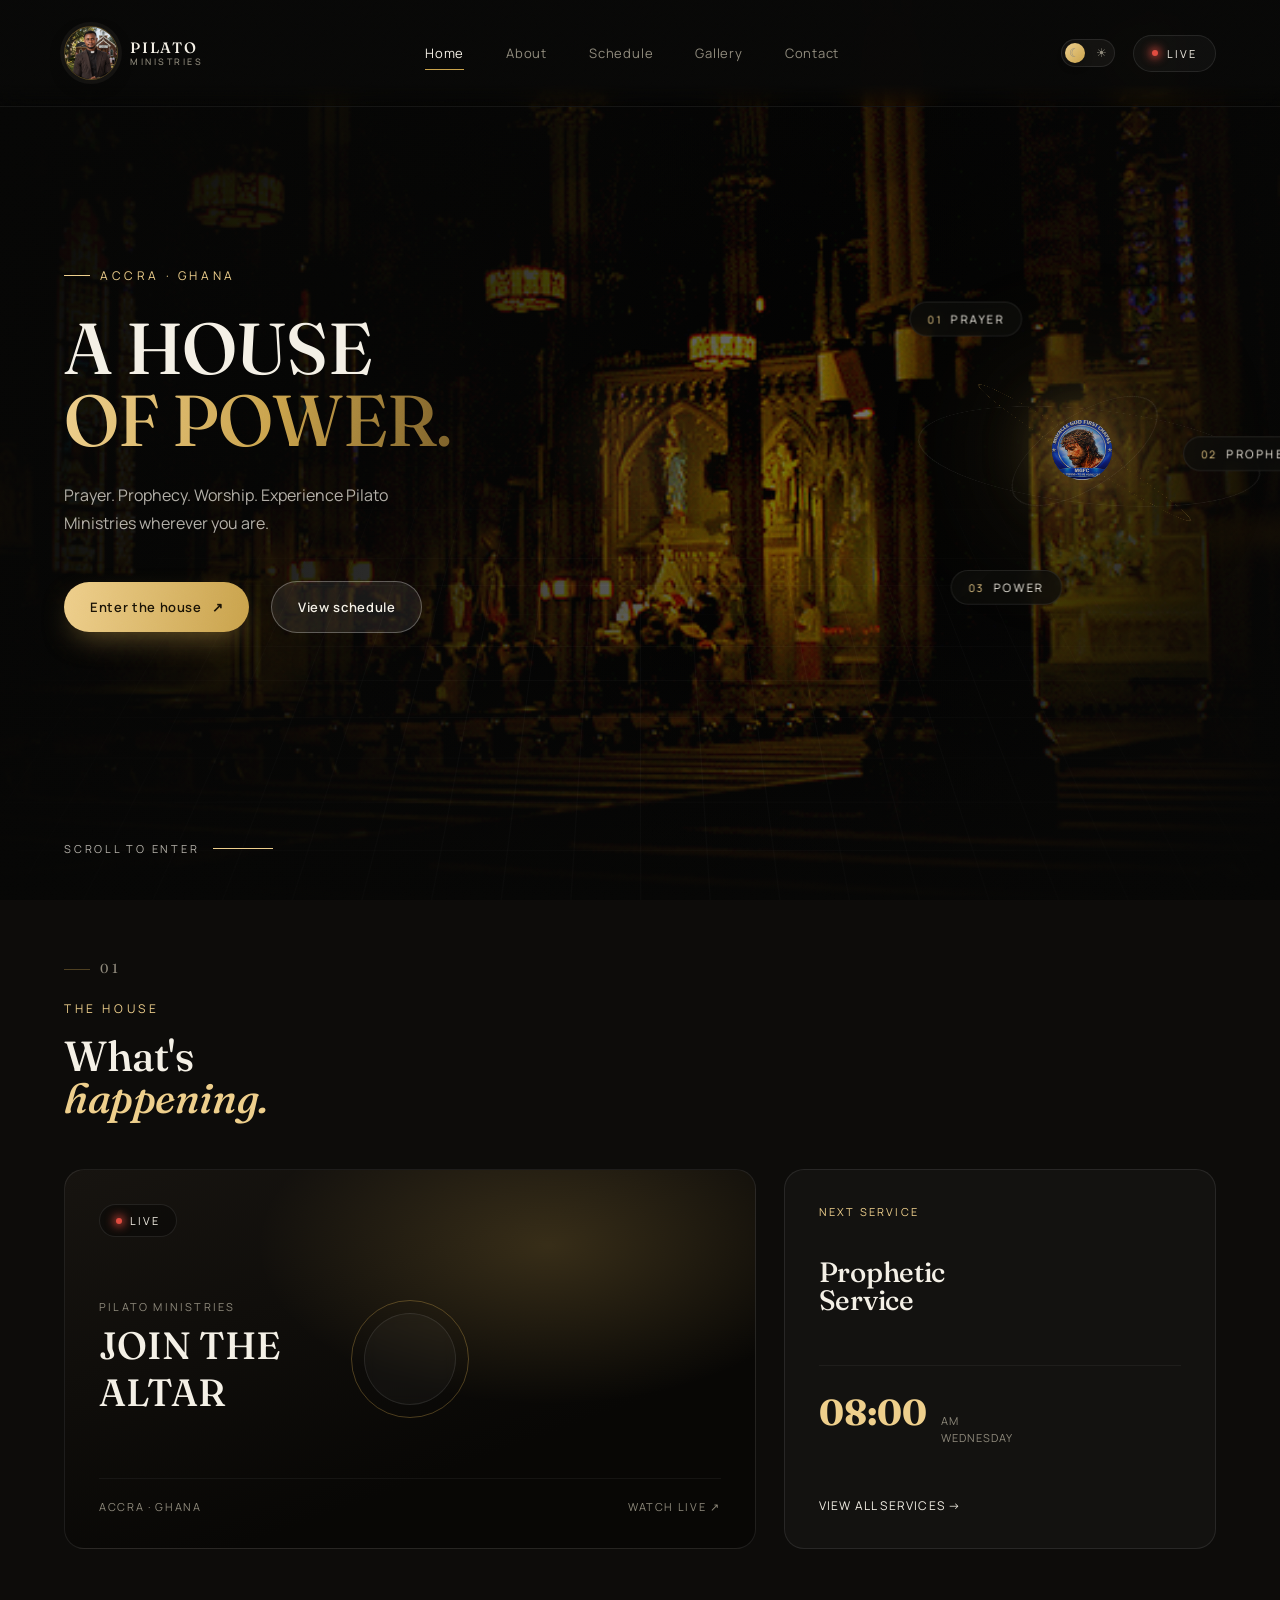
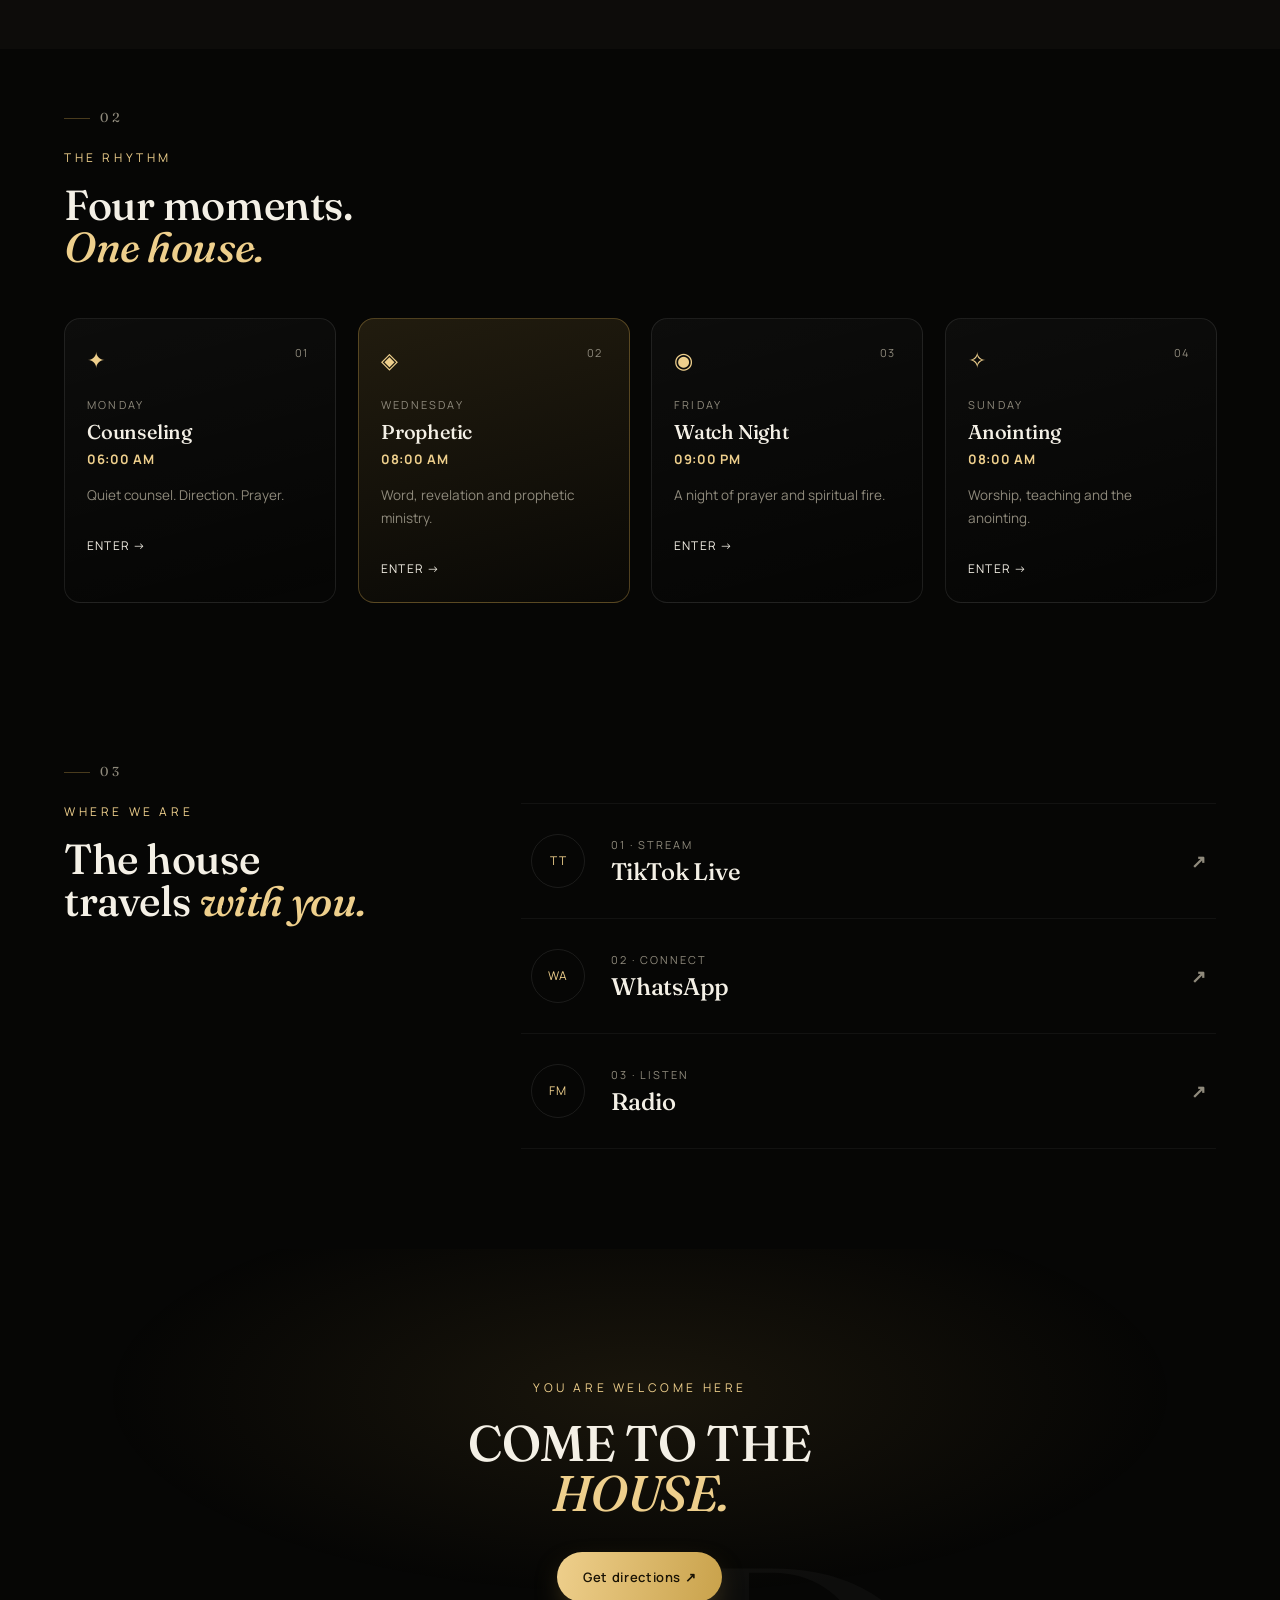
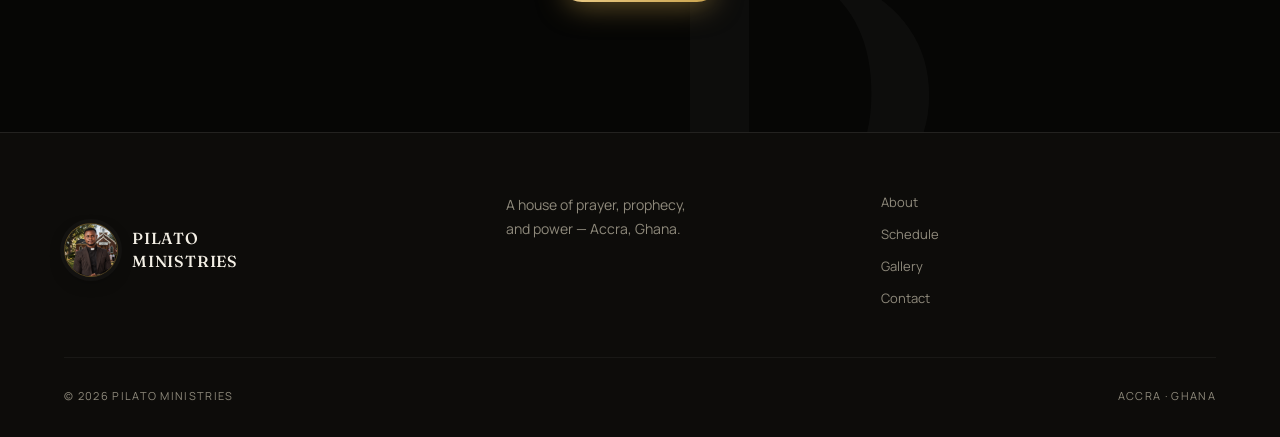
==== commit 5643eea4: "Harden JS/CSS against cascading failures: isolate each feature in try/catch so a menu/nav bug can't " ====
--- a/index.html
+++ b/index.html
@@ -6,6 +6,7 @@
  <title>Pilato Ministries — Accra, Ghana</title>
  <script>
  (function () {
+ document.documentElement.classList.add("js");
  try {
  var t = localStorage.getItem("pilato-theme");
  if (t === "light") document.documentElement.setAttribute("data-theme", "light");
--- a/styles.css
+++ b/styles.css
@@ -89,7 +89,10 @@
 
 .noise {
   position: fixed;
-  inset: 0;
+  top: 0;
+  right: 0;
+  bottom: 0;
+  left: 0;
   z-index: 999;
   pointer-events: none;
   opacity: .05;
@@ -102,7 +105,10 @@
 body::before {
   content: "";
   position: fixed;
-  inset: -20%;
+  top: -20%;
+  right: -20%;
+  bottom: -20%;
+  left: -20%;
   z-index: 0;
   pointer-events: none;
   background:
@@ -144,6 +150,7 @@
   align-items: center;
   justify-content: space-between;
   padding: 26px 5vw;
+  -webkit-backdrop-filter: blur(16px) saturate(140%);
   backdrop-filter: blur(16px) saturate(140%);
   background: linear-gradient(to bottom, var(--scrim) 80%, transparent);
   border-bottom: 1px solid var(--line-soft);
@@ -276,7 +283,10 @@
 
 .nav-scrim {
   position: fixed;
-  inset: 0;
+  top: 0;
+  right: 0;
+  bottom: 0;
+  left: 0;
   z-index: 550;
   background: rgba(0, 0, 0, .5);
   opacity: 0;
@@ -286,7 +296,15 @@
 
 .nav-scrim.active { opacity: 1; pointer-events: auto; }
 
-body.no-scroll { overflow: hidden; }
+body.no-scroll,
+html.no-scroll {
+  overflow: hidden;
+  height: 100%;
+}
+
+@media (hover: none) {
+  .cursor-glow { display: none; }
+}
 
 .theme-toggle {
   position: relative;
@@ -348,7 +366,10 @@
 
 .hero-bg {
   position: absolute;
-  inset: 0;
+  top: 0;
+  right: 0;
+  bottom: 0;
+  left: 0;
   z-index: 0;
   overflow: hidden;
 }
@@ -364,7 +385,10 @@
 .hero-bg::after {
   content: "";
   position: absolute;
-  inset: 0;
+  top: 0;
+  right: 0;
+  bottom: 0;
+  left: 0;
   background:
     linear-gradient(100deg, #060605 0%, rgba(6, 6, 5, .78) 35%, rgba(6, 6, 5, .35) 62%, #060605 100%),
     linear-gradient(to top, #060605 0%, transparent 30%, transparent 70%, rgba(6, 6, 5, .6) 100%);
@@ -372,12 +396,16 @@
 
 .hero .hero-grid {
   position: absolute;
-  inset: -10% -10% -40%;
+  top: -10%;
+  right: -10%;
+  bottom: -40%;
+  left: -10%;
   background-image:
     linear-gradient(var(--line-soft) 1px, transparent 1px),
     linear-gradient(90deg, var(--line-soft) 1px, transparent 1px);
   background-size: 64px 64px;
   transform: rotateX(62deg) translateZ(-200px);
+  -webkit-mask-image: radial-gradient(60% 55% at 50% 40%, black 25%, transparent 78%);
   mask-image: radial-gradient(60% 55% at 50% 40%, black 25%, transparent 78%);
   z-index: 0;
   opacity: .5;
@@ -385,12 +413,16 @@
 
 .page-hero .hero-grid {
   position: absolute;
-  inset: -10% -10% -40%;
+  top: -10%;
+  right: -10%;
+  bottom: -40%;
+  left: -10%;
   background-image:
     linear-gradient(var(--line-soft) 1px, transparent 1px),
     linear-gradient(90deg, var(--line-soft) 1px, transparent 1px);
   background-size: 64px 64px;
   transform: rotateX(62deg) translateZ(-200px);
+  -webkit-mask-image: radial-gradient(60% 55% at 50% 40%, black 25%, transparent 78%);
   mask-image: radial-gradient(60% 55% at 50% 40%, black 25%, transparent 78%);
   z-index: 0;
 }
@@ -513,15 +545,24 @@
 
 .orbit {
   position: absolute;
-  inset: 0;
+  top: 0;
+  right: 0;
+  bottom: 0;
+  left: 0;
   border-radius: 50%;
   border: 1px solid var(--line);
   transform-style: preserve-3d;
 }
 
 .orbit-one   { animation: spin 22s linear infinite; transform: rotateX(72deg) rotateZ(0deg); }
-.orbit-two   { inset: 40px; animation: spin 30s linear infinite reverse; transform: rotateX(72deg) rotateY(30deg); border-color: var(--gold-dim); }
-.orbit-three { inset: 80px; animation: spin 40s linear infinite; transform: rotateX(72deg) rotateY(-40deg); }
+.orbit-two   { top: 40px;
+  right: 40px;
+  bottom: 40px;
+  left: 40px; animation: spin 30s linear infinite reverse; transform: rotateX(72deg) rotateY(30deg); border-color: var(--gold-dim); }
+.orbit-three { top: 80px;
+  right: 80px;
+  bottom: 80px;
+  left: 80px; animation: spin 40s linear infinite; transform: rotateX(72deg) rotateY(-40deg); }
 
 @keyframes spin {
   from { transform: rotateX(72deg) rotateZ(0deg); }
@@ -530,7 +571,10 @@
 
 .holy-orb {
   position: absolute;
-  inset: 130px;
+  top: 130px;
+  right: 130px;
+  bottom: 130px;
+  left: 130px;
   border-radius: 50%;
   background:
     radial-gradient(circle at 32% 28%, rgba(255, 245, 220, .9), transparent 45%),
@@ -561,7 +605,10 @@
 
 .orb-inner {
   position: absolute;
-  inset: 0;
+  top: 0;
+  right: 0;
+  bottom: 0;
+  left: 0;
   border-radius: 50%;
   overflow: hidden;
   display: grid;
@@ -574,7 +621,10 @@
 
 .orb-inner img {
   position: absolute;
-  inset: 0;
+  top: 0;
+  right: 0;
+  bottom: 0;
+  left: 0;
   width: 100%;
   height: 100%;
   object-fit: cover;
@@ -585,7 +635,10 @@
 .orb-inner::after {
   content: "";
   position: absolute;
-  inset: 0;
+  top: 0;
+  right: 0;
+  bottom: 0;
+  left: 0;
   border-radius: 50%;
   box-shadow:
     inset 0 0 50px rgba(0, 0, 0, .55),
@@ -609,6 +662,7 @@
   letter-spacing: .18em;
   color: var(--cream);
   background: var(--chip-bg);
+  -webkit-backdrop-filter: blur(8px);
   backdrop-filter: blur(8px);
   transform: translateZ(60px);
 }
@@ -645,7 +699,10 @@
 .scroll-line::after {
   content: "";
   position: absolute;
-  inset: 0;
+  top: 0;
+  right: 0;
+  bottom: 0;
+  left: 0;
   background: var(--on-image-gold);
   animation: travel 2.4s ease-in-out infinite;
 }
@@ -737,7 +794,10 @@
 
 .screen-glow {
   position: absolute;
-  inset: 0;
+  top: 0;
+  right: 0;
+  bottom: 0;
+  left: 0;
   background: radial-gradient(60% 60% at 70% 20%, rgba(201, 162, 75, .22), transparent 70%);
   pointer-events: none;
 }
@@ -777,6 +837,7 @@
   font-size: 26px;
   border: 1px solid var(--line);
   background: var(--surface-glass);
+  -webkit-backdrop-filter: blur(6px);
   backdrop-filter: blur(6px);
   cursor: pointer;
   transition: transform .4s var(--ease), background .4s var(--ease), border-color .4s var(--ease);
@@ -785,7 +846,10 @@
 .play::before {
   content: "";
   position: absolute;
-  inset: -14px;
+  top: -14px;
+  right: -14px;
+  bottom: -14px;
+  left: -14px;
   border-radius: 50%;
   border: 1px solid var(--gold-dim);
   animation: ring 2.2s ease-out infinite;
@@ -1167,11 +1231,15 @@
   will-change: transform;
 }
 
-.section-heading,
-.live-stage,
-.service-card,
-.channel,
-.final-section > * {
+/* Only hide these for the reveal animation once we know JS is actually
+   running (html.js is added synchronously in <head>). If JS fails to
+   load/execute for any reason, content stays visible and clickable
+   instead of being stuck at opacity: 0. */
+html.js .section-heading,
+html.js .live-stage,
+html.js .service-card,
+html.js .channel,
+html.js .final-section > * {
   opacity: 0;
   transform: translateY(35px);
   transition: opacity .9s var(--ease), transform .9s var(--ease);
@@ -1203,6 +1271,7 @@
   border-radius: 100px;
   border: 1px solid var(--gold-dim);
   background: var(--chip-bg);
+  -webkit-backdrop-filter: blur(10px);
   backdrop-filter: blur(10px);
   color: var(--cream);
   font-size: 13px;
@@ -1433,7 +1502,10 @@
 
 .gallery-tile img {
   position: absolute;
-  inset: 0;
+  top: 0;
+  right: 0;
+  bottom: 0;
+  left: 0;
   width: 100%;
   height: 100%;
   object-fit: cover;
@@ -1445,7 +1517,10 @@
 .gallery-tile::before {
   content: "";
   position: absolute;
-  inset: 0;
+  top: 0;
+  right: 0;
+  bottom: 0;
+  left: 0;
   background:
     radial-gradient(70% 60% at 30% 20%, rgba(201,162,75,.16), transparent 65%),
     linear-gradient(to top, rgba(0,0,0,.55), transparent 55%);
@@ -1495,7 +1570,10 @@
 
 .video-tile video {
   position: absolute;
-  inset: 0;
+  top: 0;
+  right: 0;
+  bottom: 0;
+  left: 0;
   width: 100%;
   height: 100%;
   object-fit: cover;
@@ -1503,7 +1581,10 @@
 
 .video-overlay {
   position: absolute;
-  inset: 0;
+  top: 0;
+  right: 0;
+  bottom: 0;
+  left: 0;
   z-index: 2;
   display: flex;
   align-items: center;
@@ -1520,6 +1601,7 @@
   border-radius: 50%;
   border: 1px solid rgba(255, 255, 255, .5);
   background: rgba(13, 12, 10, .55);
+  -webkit-backdrop-filter: blur(6px);
   backdrop-filter: blur(6px);
   color: #fff;
   font-size: 15px;
@@ -1635,7 +1717,7 @@
 .field input,
 .field textarea {
   font-family: var(--sans);
-  font-size: 14px;
+  font-size: 16px;
   color: var(--cream);
   background: var(--surface-glass);
   border: 1px solid var(--line);
@@ -1722,8 +1804,13 @@
   .orb-scene { display: none; }
   .hero-copy { max-width: 100%; }
   .hero { min-height: 92vh; }
-  .schedule-row { grid-template-columns: 50px 1fr; grid-template-areas: "sym title" "sym day" "sym time" "sym link"; row-gap: 10px; }
-  .schedule-row .row-day, .schedule-row .row-time, .schedule-row .row-link { justify-self: start; }
+  .schedule-row {
+    display: flex;
+    flex-direction: column;
+    align-items: flex-start;
+    gap: 8px;
+  }
+  .schedule-row .card-symbol { margin-bottom: 2px; }
   .schedule-note { flex-direction: column; align-items: flex-start; }
   .form-row { grid-template-columns: 1fr; }
   .video-grid { grid-template-columns: repeat(2, 1fr); }
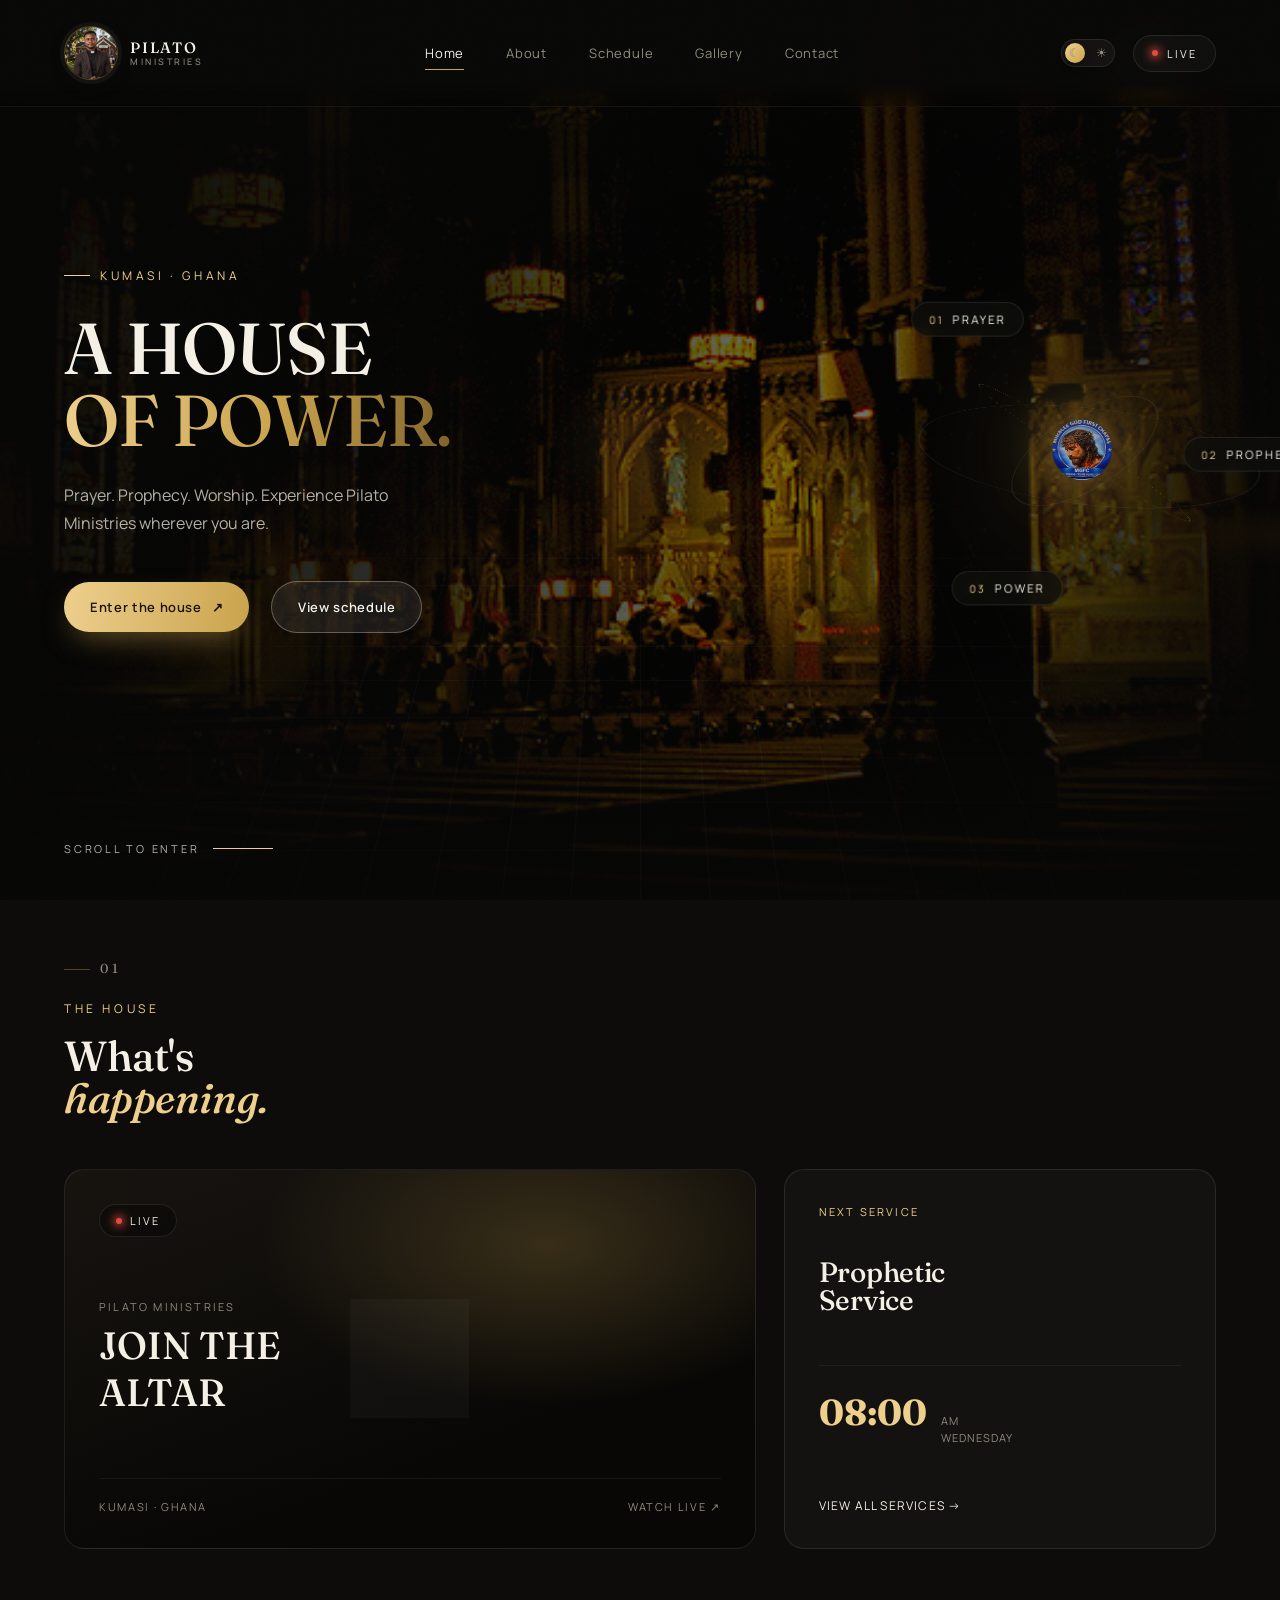
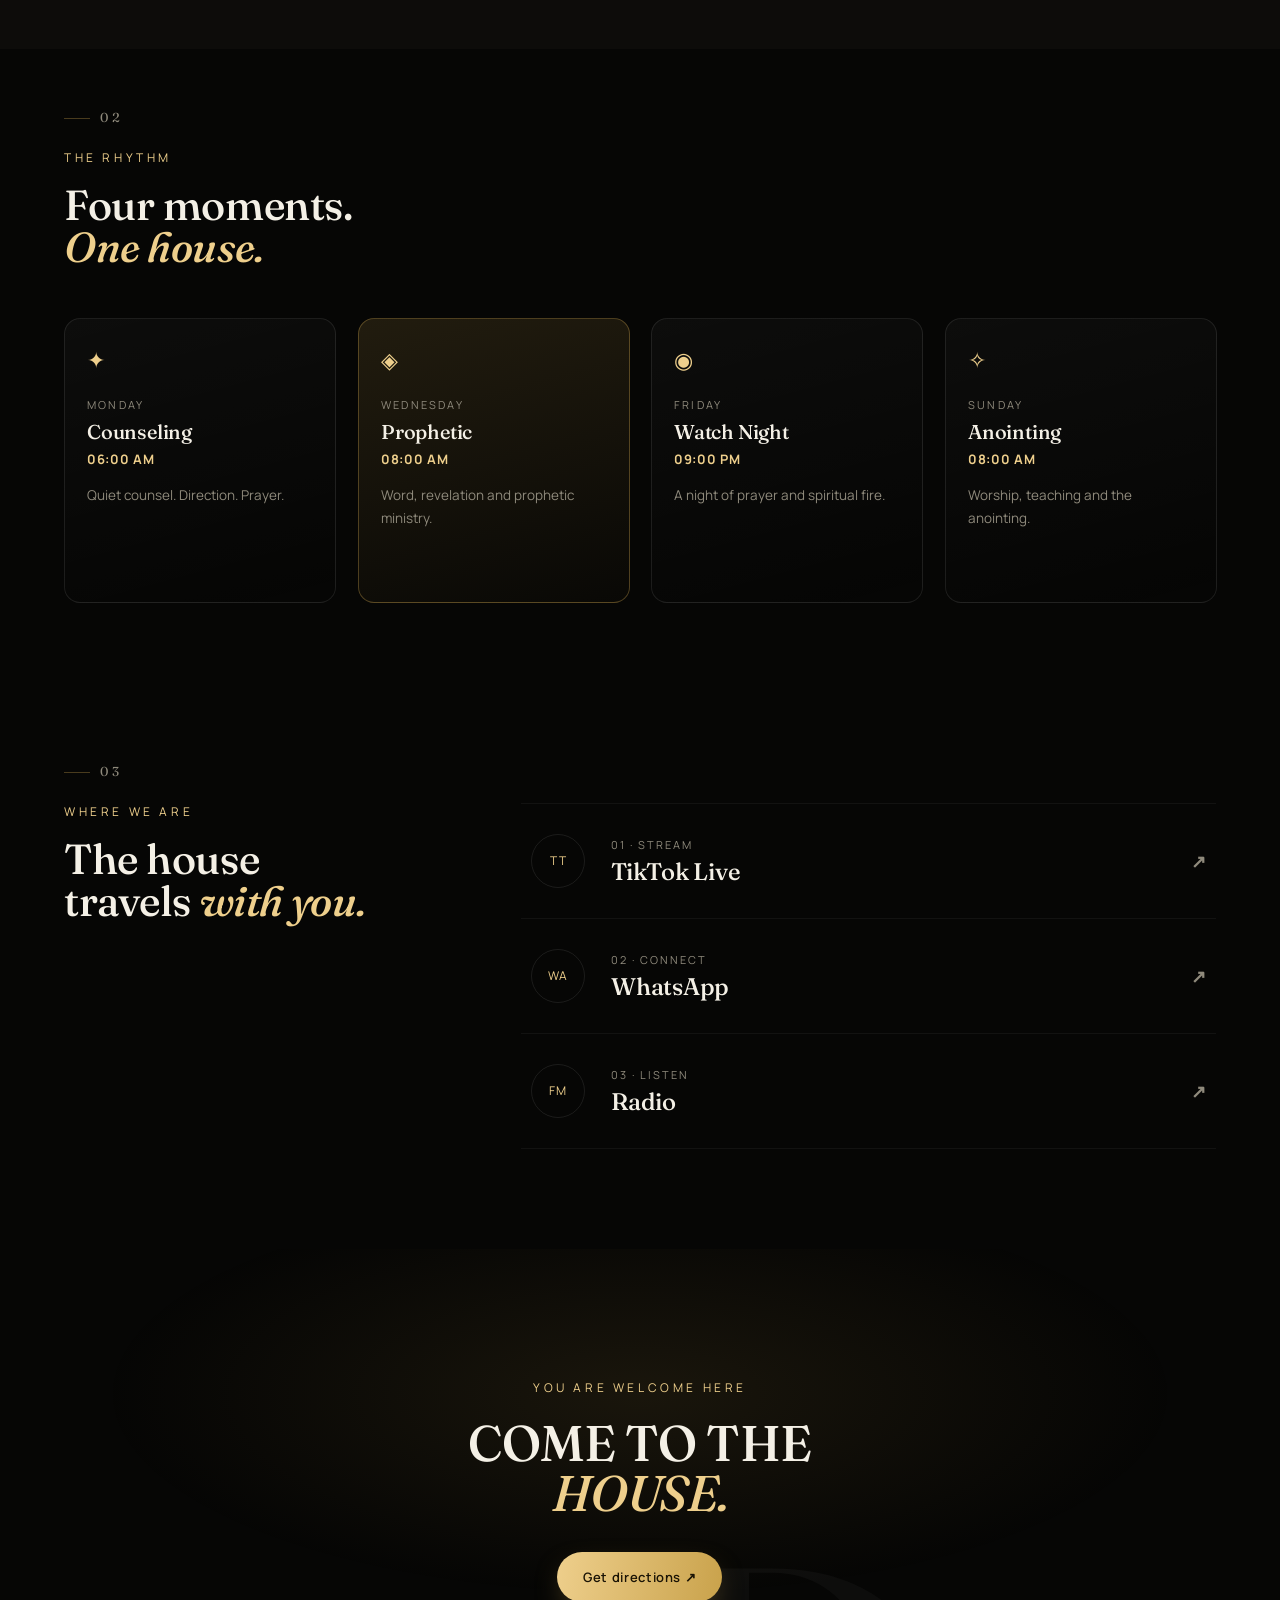
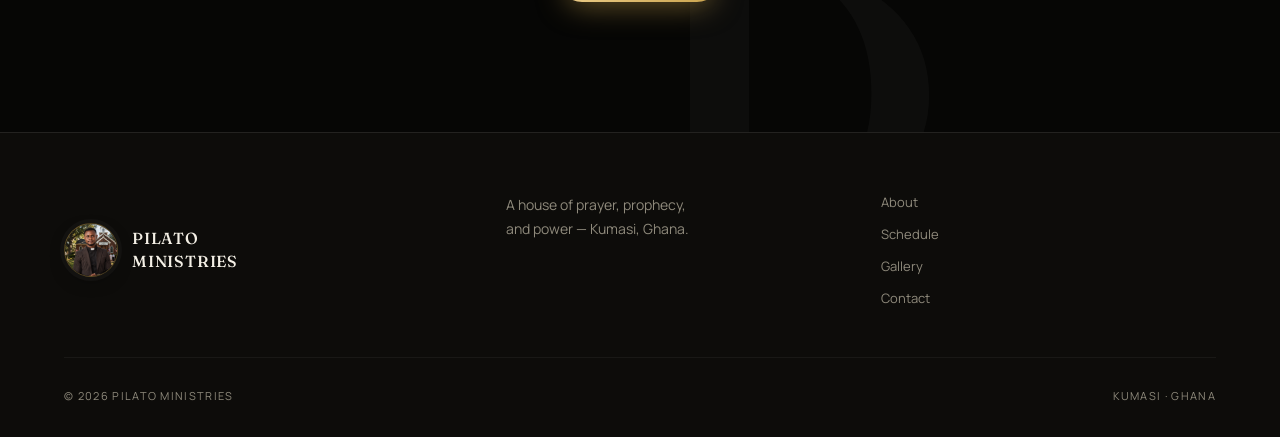
==== commit 7752e4de: "Update ministry location from Accra to Kumasi across all pages." ====
--- a/index.html
+++ b/index.html
@@ -3,7 +3,7 @@
 <head>
  <meta charset="UTF-8">
  <meta name="viewport" content="width=device-width, initial-scale=1.0">
- <title>Pilato Ministries — Accra, Ghana</title>
+ <title>Pilato Ministries — Kumasi, Ghana</title>
  <script>
  (function () {
  document.documentElement.classList.add("js");
@@ -77,7 +77,7 @@
  <div class="hero-copy">
  <div class="eyebrow">
  <span></span>
- ACCRA · GHANA
+ KUMASI · GHANA
  </div>
 
  <h1>
@@ -173,7 +173,7 @@
  </div>
 
  <div class="screen-meta">
- <span>ACCRA · GHANA</span>
+ <span>KUMASI · GHANA</span>
  <span class="soon" data-tooltip="Live stream coming soon">WATCH LIVE ↗</span>
  </div>
 
@@ -332,7 +332,7 @@
 
  <p>
  A house of prayer, prophecy,<br>
- and power — Accra, Ghana.
+ and power — Kumasi, Ghana.
  </p>
 
  <div class="footer-links">
@@ -346,7 +346,7 @@
 
  <div class="footer-bottom">
  <span>© 2026 PILATO MINISTRIES</span>
- <span>ACCRA · GHANA</span>
+ <span>KUMASI · GHANA</span>
  </div>
 
  </footer>
--- a/styles.css
+++ b/styles.css
@@ -145,7 +145,7 @@
 .nav {
   position: fixed;
   top: 0; left: 0; right: 0;
-  z-index: 500;
+  z-index: 650;
   display: flex;
   align-items: center;
   justify-content: space-between;
@@ -253,6 +253,8 @@
   display: flex;
   align-items: center;
   gap: 18px;
+  position: relative;
+  z-index: 700;
 }
 
 .menu-toggle {
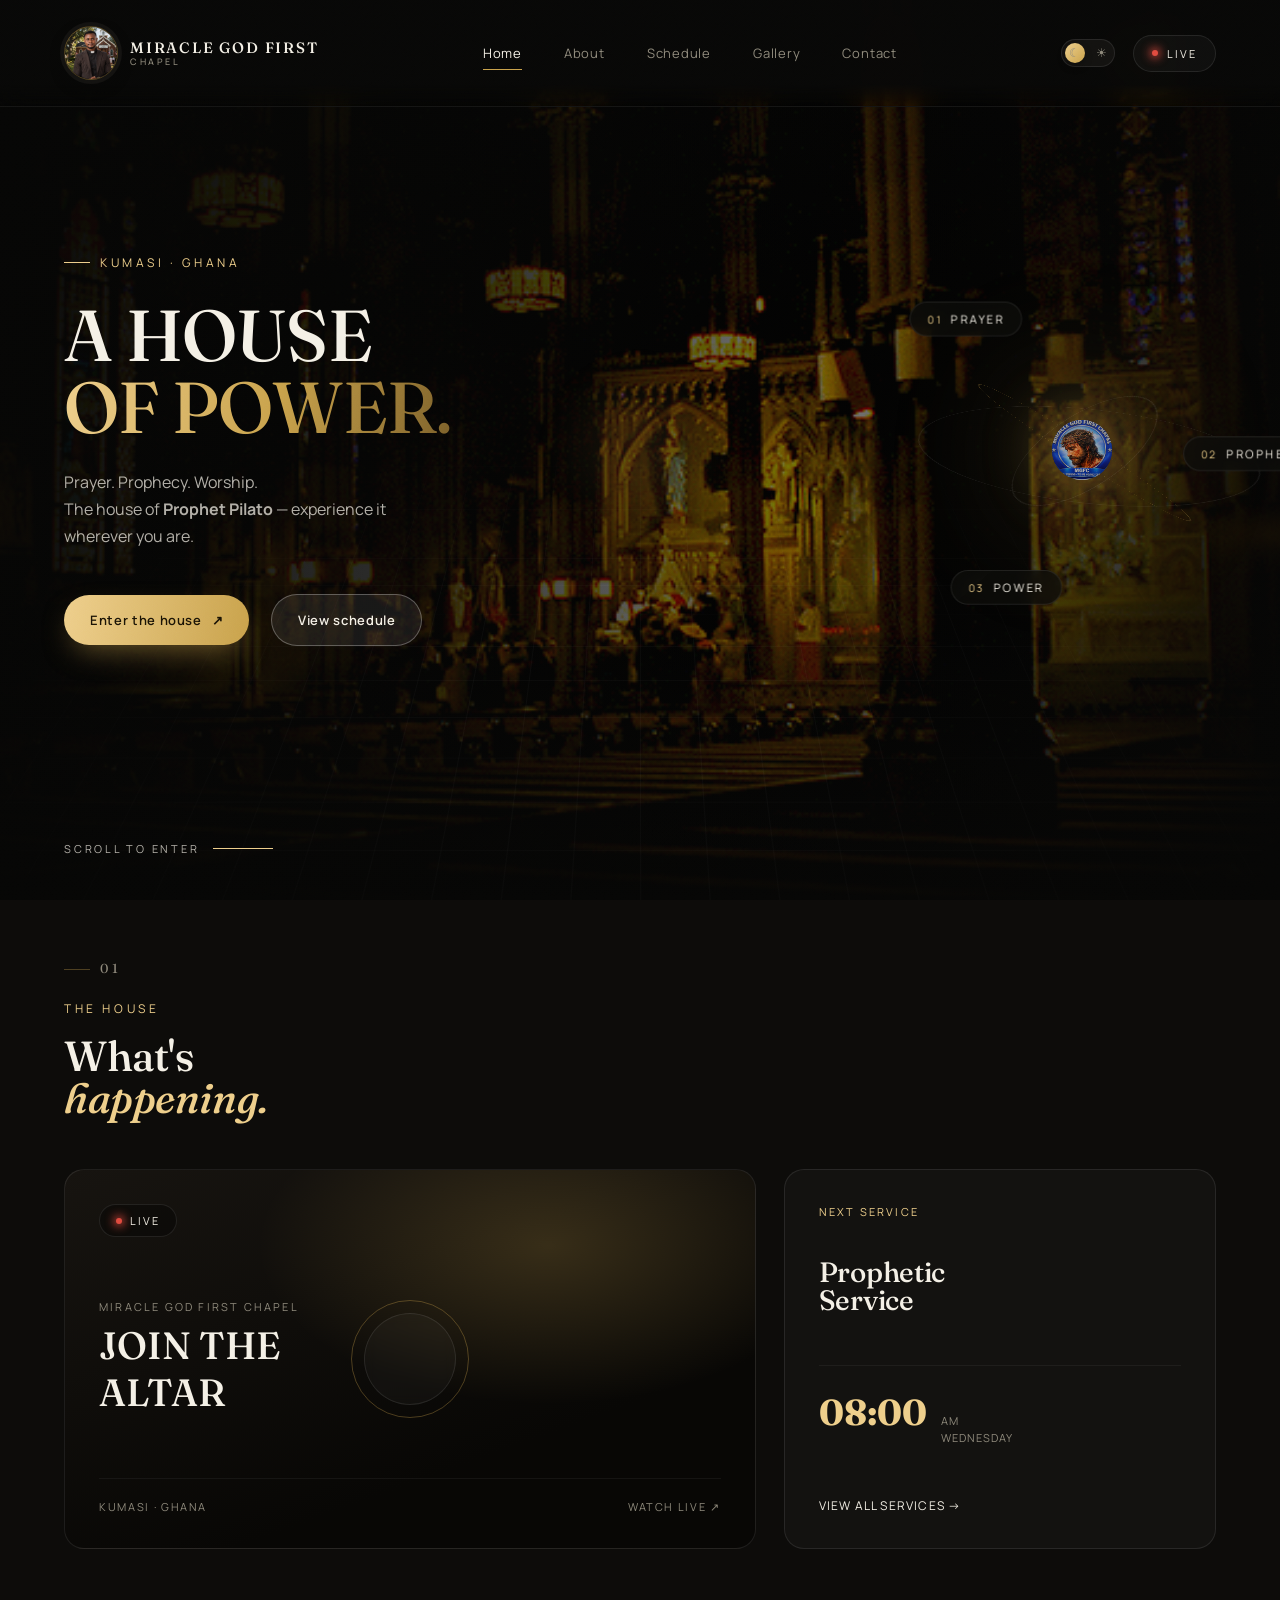
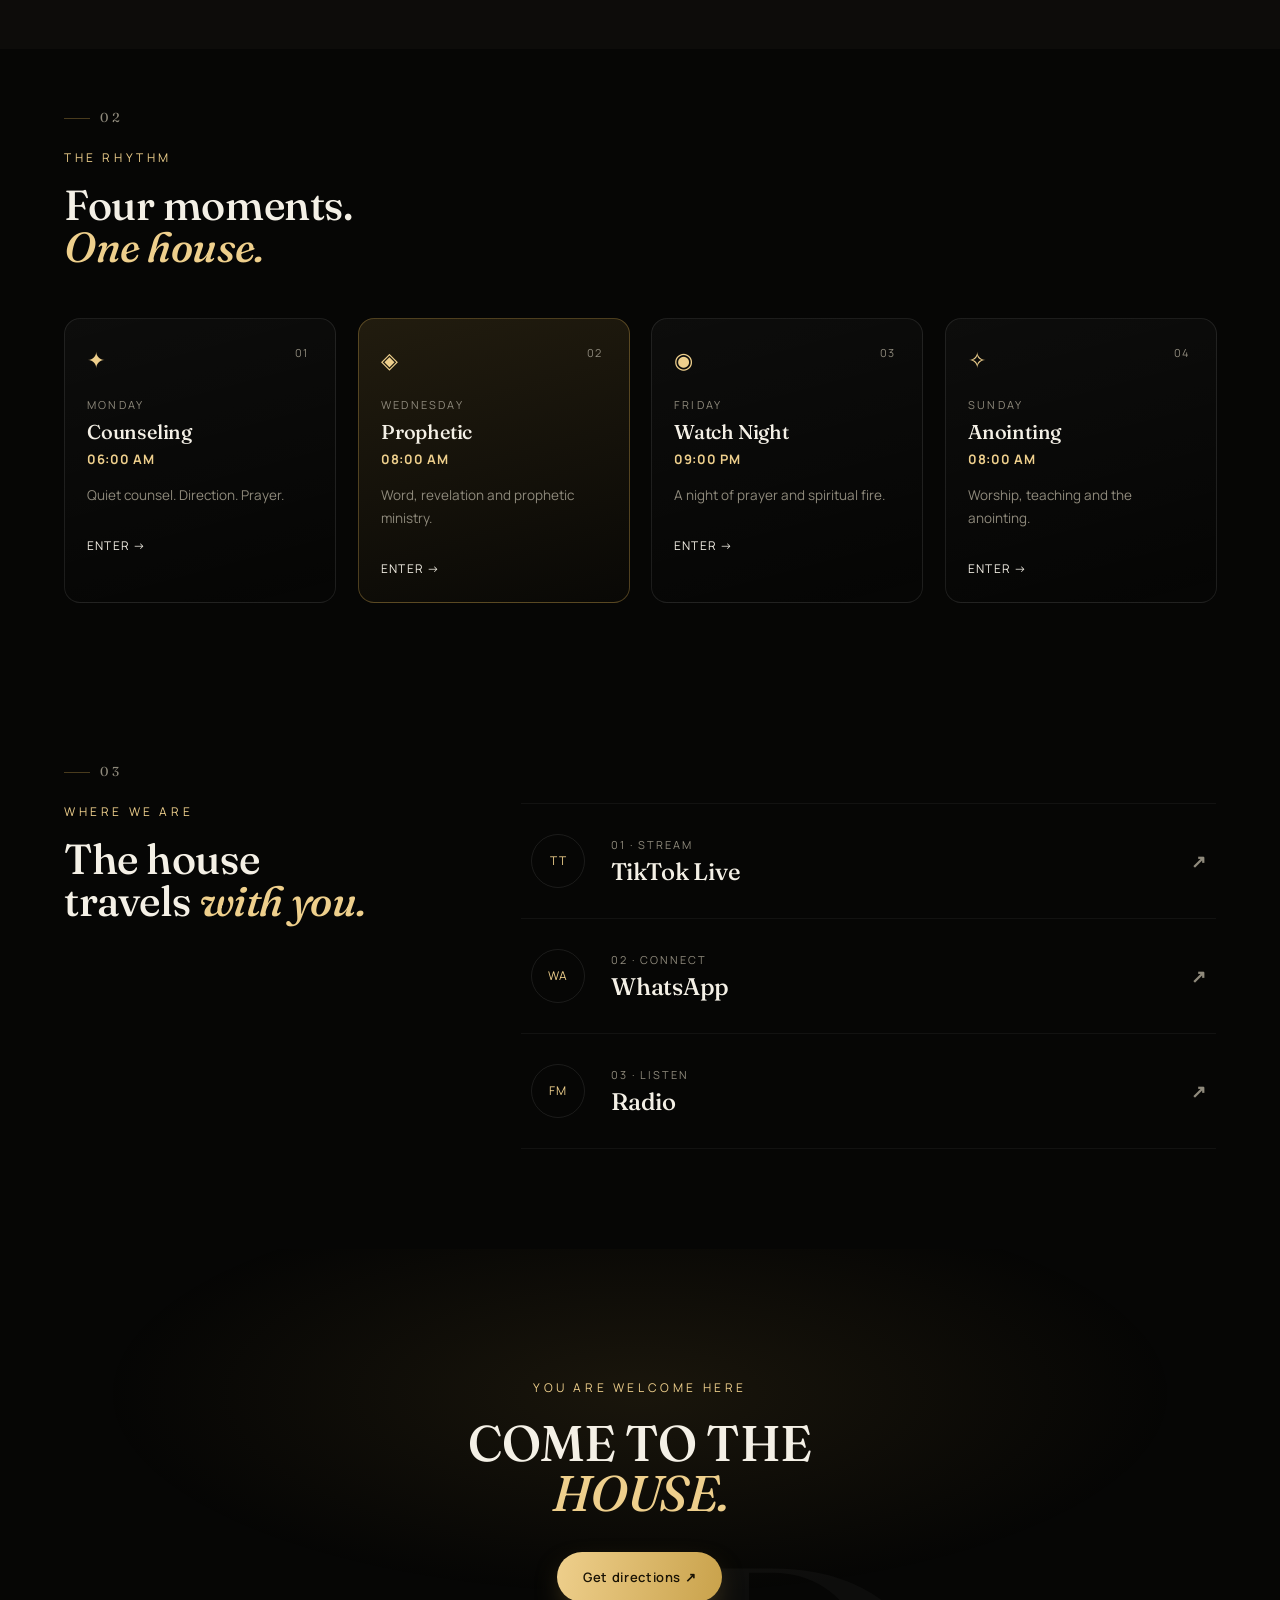
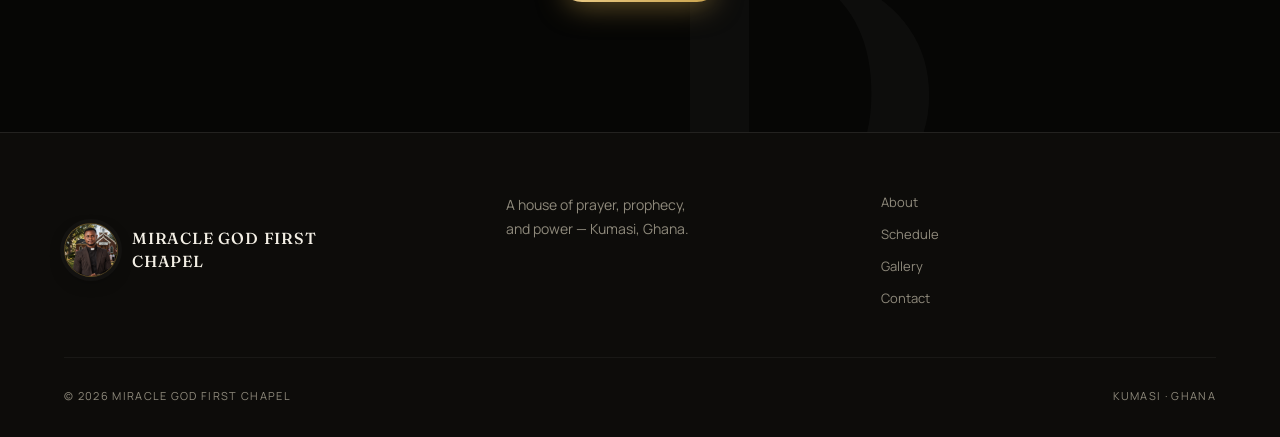
==== commit c8fa10b9: "Update logo header text to Miracle God First Chapel across all pages." ====
--- a/index.html
+++ b/index.html
@@ -3,12 +3,12 @@
 <head>
  <meta charset="UTF-8">
  <meta name="viewport" content="width=device-width, initial-scale=1.0">
- <title>Pilato Ministries — Kumasi, Ghana</title>
+ <title>Miracle God First Chapel — Kumasi, Ghana</title>
  <script>
  (function () {
  document.documentElement.classList.add("js");
  try {
- var t = localStorage.getItem("pilato-theme");
+ var t = localStorage.getItem("mgfc-theme");
  if (t === "light") document.documentElement.setAttribute("data-theme", "light");
  } catch (e) {}
  })();
@@ -28,10 +28,10 @@
  <!-- NAV -->
  <header class="nav">
  <a href="index.html" class="logo">
- <span class="logo-mark"><img src="images/logo.png" alt="Pilato Ministries"></span>
+ <span class="logo-mark"><img src="images/logo.png" alt="Miracle God First Chapel"></span>
  <span>
- PILATO
- <small>MINISTRIES</small>
+ MIRACLE GOD FIRST
+ <small>CHAPEL</small>
  </span>
  </a>
 
@@ -86,8 +86,8 @@
  </h1>
 
  <p>
- Prayer. Prophecy. Worship.
- Experience Pilato Ministries wherever you are.
+ Prayer. Prophecy. Worship.<br>
+ The house of <strong>Prophet Pilato</strong> — experience it wherever you are.
  </p>
 
  <div class="hero-buttons">
@@ -168,7 +168,7 @@
  </div>
 
  <div class="screen-content">
- <small>PILATO MINISTRIES</small>
+ <small>MIRACLE GOD FIRST CHAPEL</small>
  <strong>JOIN THE<br>ALTAR</strong>
  </div>
 
@@ -326,8 +326,8 @@
  <div class="footer-top">
 
  <div class="footer-logo">
- <span class="logo-mark"><img src="images/logo.png" alt="Pilato Ministries"></span>
- <strong>PILATO<br>MINISTRIES</strong>
+ <span class="logo-mark"><img src="images/logo.png" alt="Miracle God First Chapel"></span>
+ <strong>MIRACLE GOD FIRST<br>CHAPEL</strong>
  </div>
 
  <p>
@@ -345,7 +345,7 @@
  </div>
 
  <div class="footer-bottom">
- <span>© 2026 PILATO MINISTRIES</span>
+ <span>© 2026 MIRACLE GOD FIRST CHAPEL</span>
  <span>KUMASI · GHANA</span>
  </div>
 
--- a/styles.css
+++ b/styles.css
@@ -1843,4 +1843,4 @@
   .nav-right { gap: 10px; }
   .nav-live span, .nav-live { font-size: 10px; }
   header.nav nav { width: 84vw; padding: 34px 30px; }
-}
+}
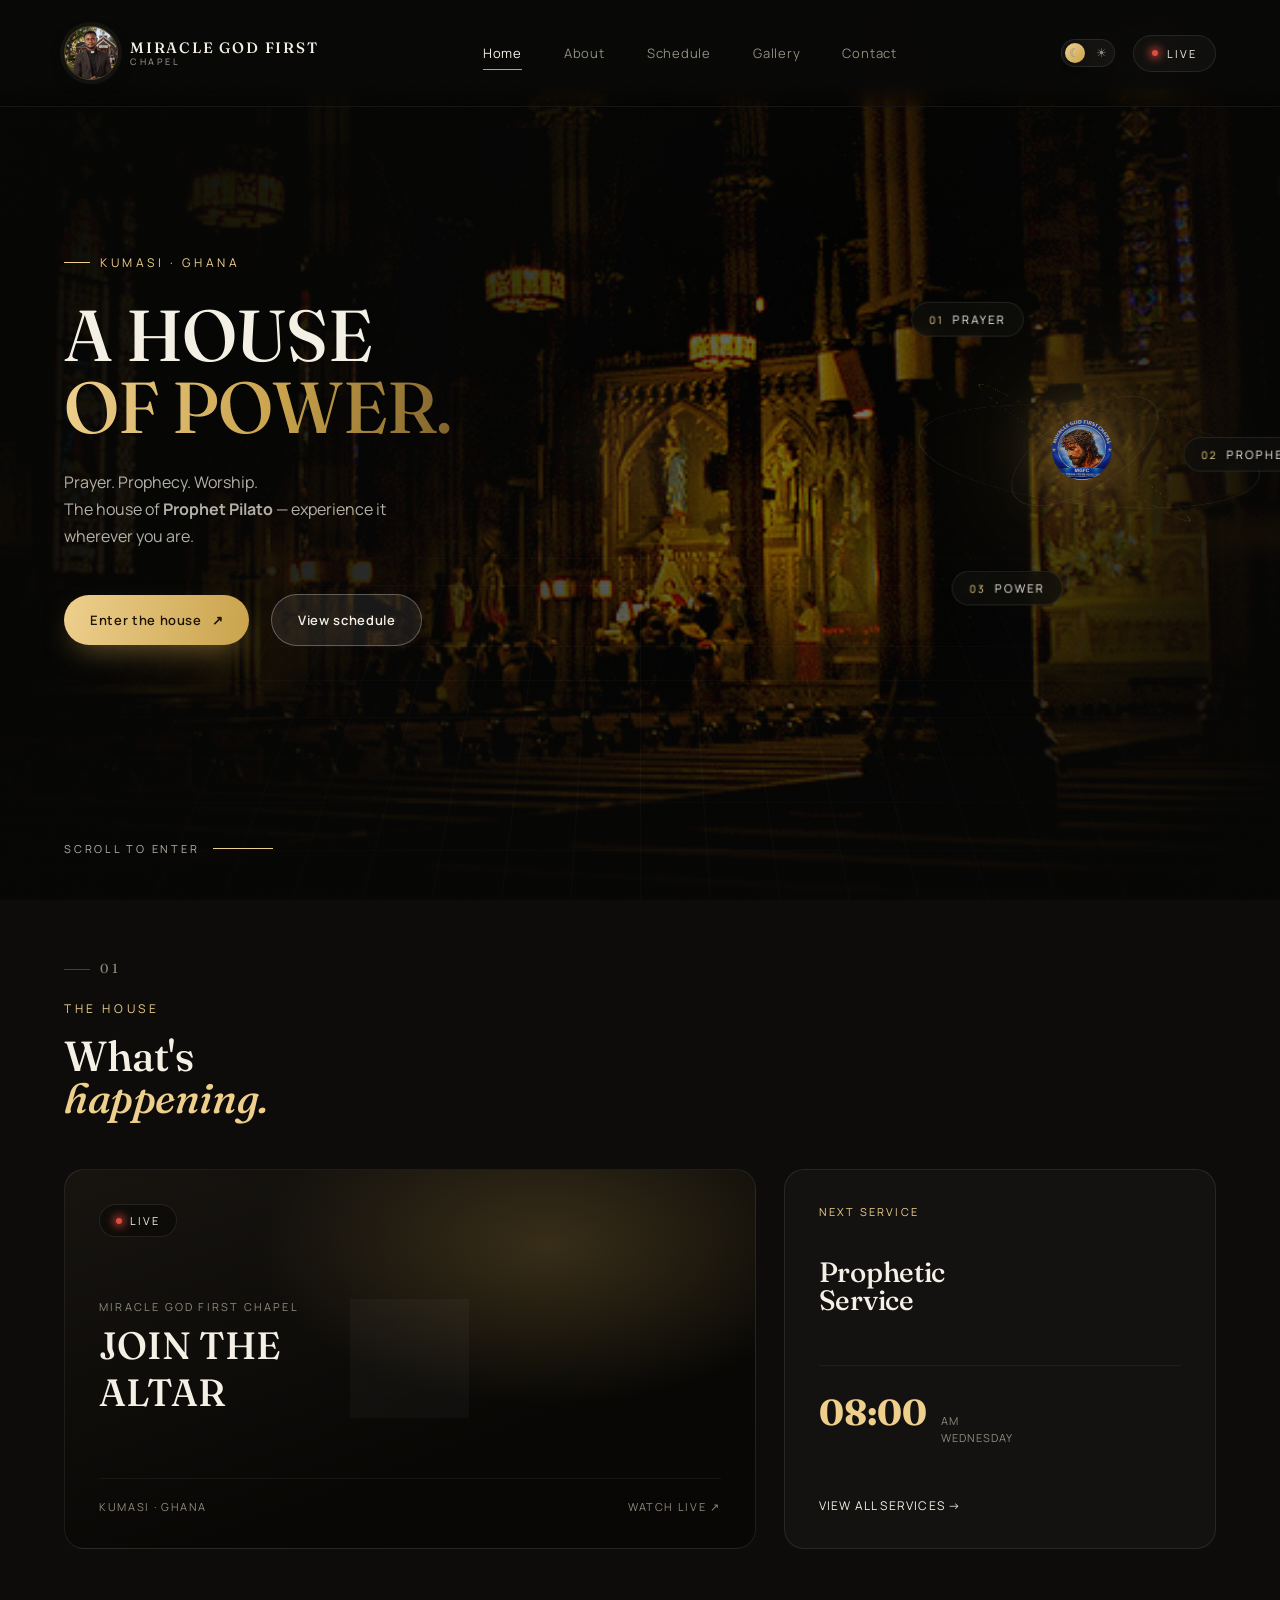
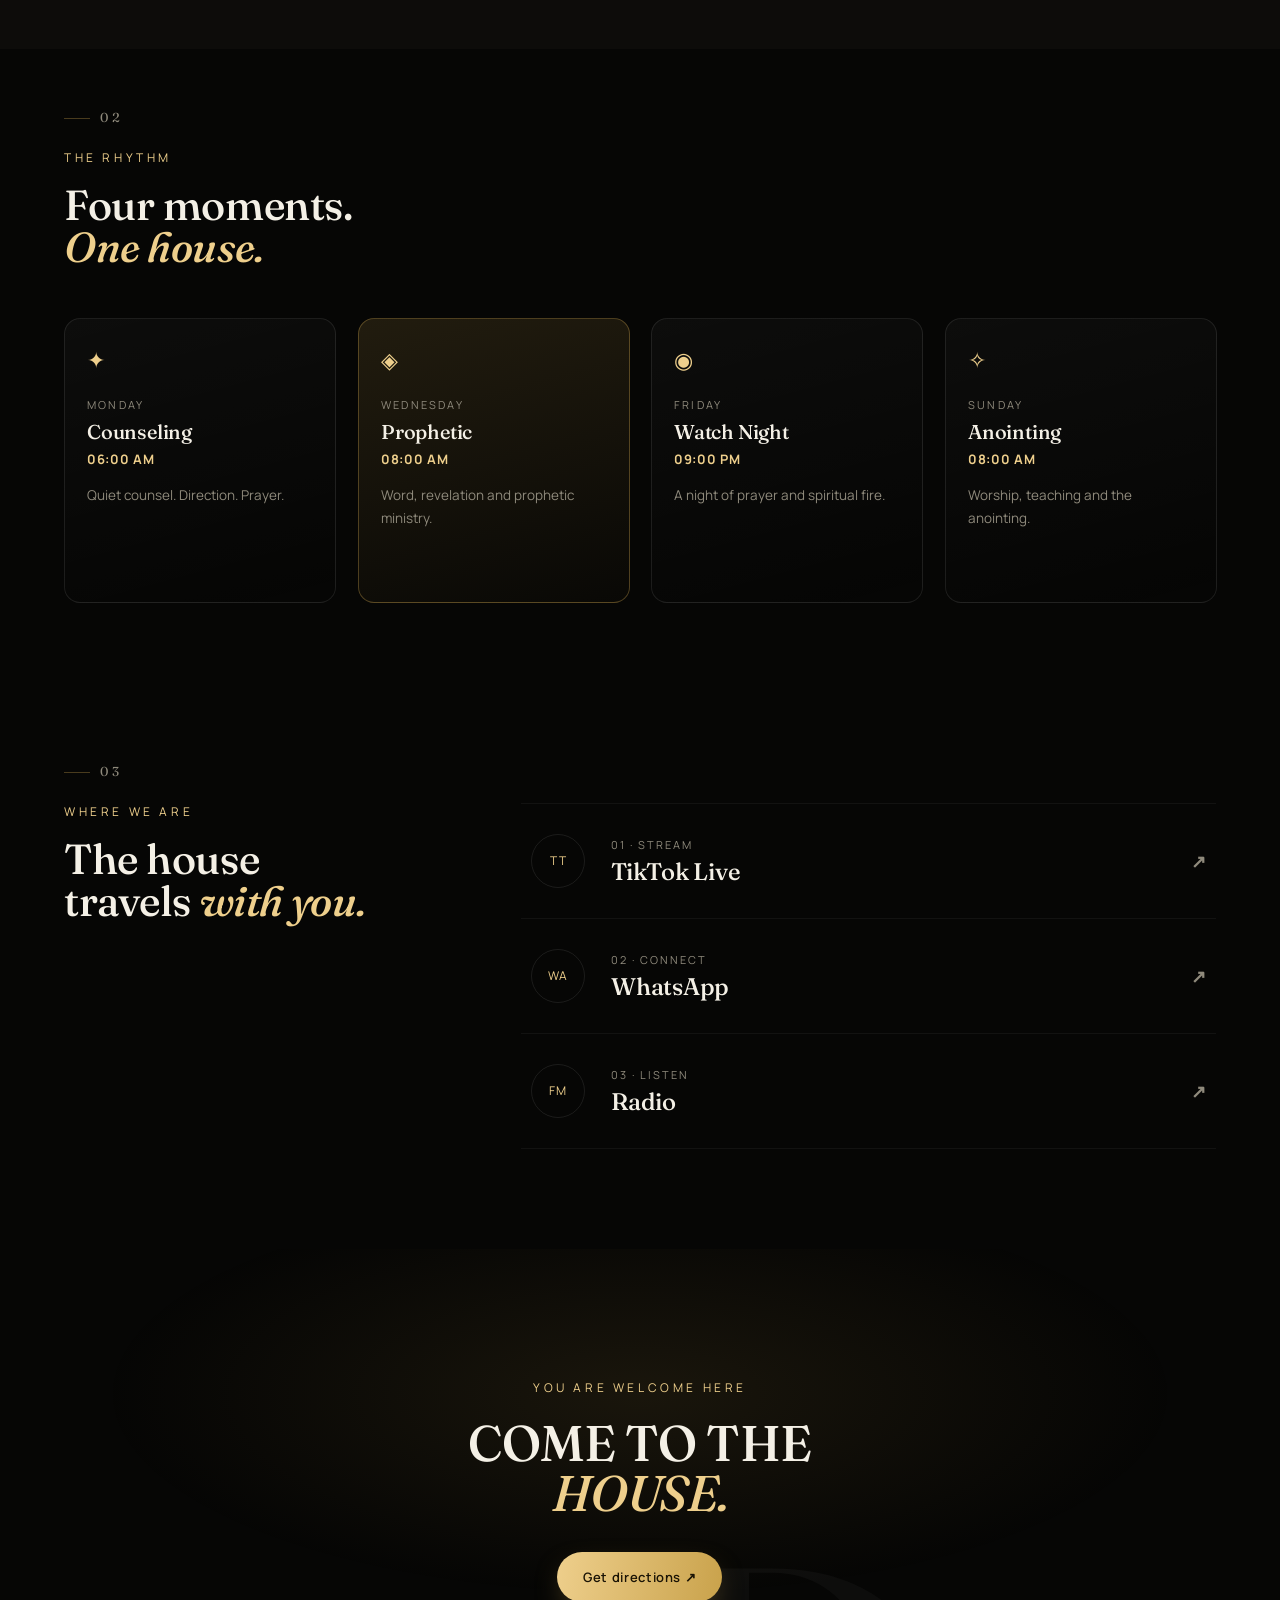
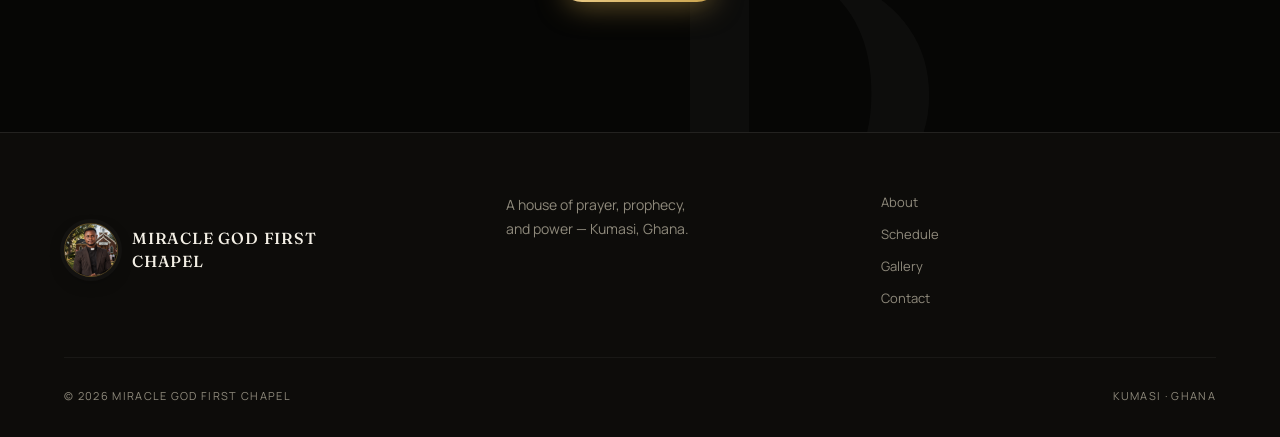
==== commit fb5a71cf: "Add WhatsApp, email, and YouTube Short integration. - Contact page: update phone to +233 55 337 5325" ====
--- a/index.html
+++ b/index.html
@@ -277,7 +277,7 @@
  <b>↗</b>
  </a>
 
- <a href="#" class="channel soon" data-tooltip="WhatsApp link coming soon">
+ <a href="https://wa.me/233553375325" target="_blank" rel="noopener" class="channel">
  <span class="channel-icon">WA</span>
  <div>
  <small>02 · CONNECT</small>
--- a/styles.css
+++ b/styles.css
@@ -1647,6 +1647,130 @@
 }
 
 .video-tile:hover .video-caption { opacity: 1; transform: translateY(0); }
+
+/* =========================================
+   GALLERY — YOUTUBE SHORTS
+========================================= */
+
+.shorts-section {
+  padding: 100px 8vw;
+  position: relative;
+}
+
+.shorts-layout {
+  display: grid;
+  grid-template-columns: auto 1fr;
+  gap: 64px;
+  align-items: center;
+  max-width: 900px;
+}
+
+.shorts-frame {
+  position: relative;
+  width: 280px;
+  flex-shrink: 0;
+  border-radius: 20px;
+  overflow: hidden;
+  border: 1px solid var(--gold-dim);
+  box-shadow:
+    0 0 0 1px var(--line),
+    0 30px 60px -20px rgba(0, 0, 0, .55),
+    0 0 60px -10px rgba(201, 162, 75, .12);
+  aspect-ratio: 9 / 16;
+  background: #0a0906;
+  display: block;
+  transition: box-shadow .4s var(--ease), transform .4s var(--ease);
+  cursor: pointer;
+}
+
+.shorts-frame:hover {
+  transform: translateY(-6px);
+  box-shadow:
+    0 0 0 1px var(--gold-dim),
+    0 40px 80px -20px rgba(0, 0, 0, .6),
+    0 0 80px -10px rgba(201, 162, 75, .2);
+}
+
+.shorts-frame img {
+  position: absolute;
+  top: 0; left: 0;
+  width: 100%; height: 100%;
+  object-fit: cover;
+  object-position: center;
+}
+
+.shorts-play {
+  position: absolute;
+  top: 50%; left: 50%;
+  transform: translate(-50%, -50%);
+  width: 56px; height: 56px;
+  border-radius: 50%;
+  background: rgba(13, 12, 10, .72);
+  border: 1px solid rgba(255, 255, 255, .35);
+  -webkit-backdrop-filter: blur(8px);
+  backdrop-filter: blur(8px);
+  display: grid;
+  place-items: center;
+  color: #fff;
+  transition: background .3s var(--ease), border-color .3s var(--ease), transform .3s var(--ease);
+  z-index: 2;
+}
+
+.shorts-frame:hover .shorts-play {
+  background: rgba(201, 162, 75, .25);
+  border-color: var(--gold-hi);
+  transform: translate(-50%, -50%) scale(1.08);
+}
+
+.shorts-label {
+  position: absolute;
+  bottom: 14px;
+  left: 0; right: 0;
+  text-align: center;
+  font-size: 9px;
+  letter-spacing: .18em;
+  color: rgba(255, 255, 255, .7);
+  z-index: 2;
+  transition: color .3s var(--ease);
+}
+
+.shorts-frame:hover .shorts-label { color: var(--gold-hi); }
+
+.shorts-copy {
+  display: flex;
+  flex-direction: column;
+  gap: 20px;
+}
+
+.shorts-copy h3 {
+  font-family: var(--serif);
+  font-size: clamp(28px, 3.5vw, 46px);
+  font-weight: 500;
+  line-height: 1.05;
+  color: var(--cream);
+}
+
+.shorts-copy p {
+  max-width: 360px;
+  font-size: 15px;
+  line-height: 1.75;
+}
+
+/* =========================================
+   WHATSAPP LINK
+========================================= */
+
+.whatsapp-link {
+  display: inline-flex;
+  align-items: center;
+  gap: 6px;
+  color: #4fcf82;
+  font-size: 13px;
+  letter-spacing: .04em;
+  transition: opacity .25s var(--ease);
+}
+
+.whatsapp-link:hover { opacity: .75; }
 
 /* =========================================
    CONTACT PAGE
@@ -1816,6 +1940,10 @@
   .schedule-note { flex-direction: column; align-items: flex-start; }
   .form-row { grid-template-columns: 1fr; }
   .video-grid { grid-template-columns: repeat(2, 1fr); }
+  .shorts-layout { grid-template-columns: 1fr; justify-items: center; gap: 40px; }
+  .shorts-frame { width: min(260px, 72vw); }
+  .shorts-copy { text-align: center; align-items: center; }
+  .shorts-copy p { max-width: 100%; }
   main section { padding: 80px 6vw; }
   .page-hero { padding: 130px 6vw 60px; }
 }
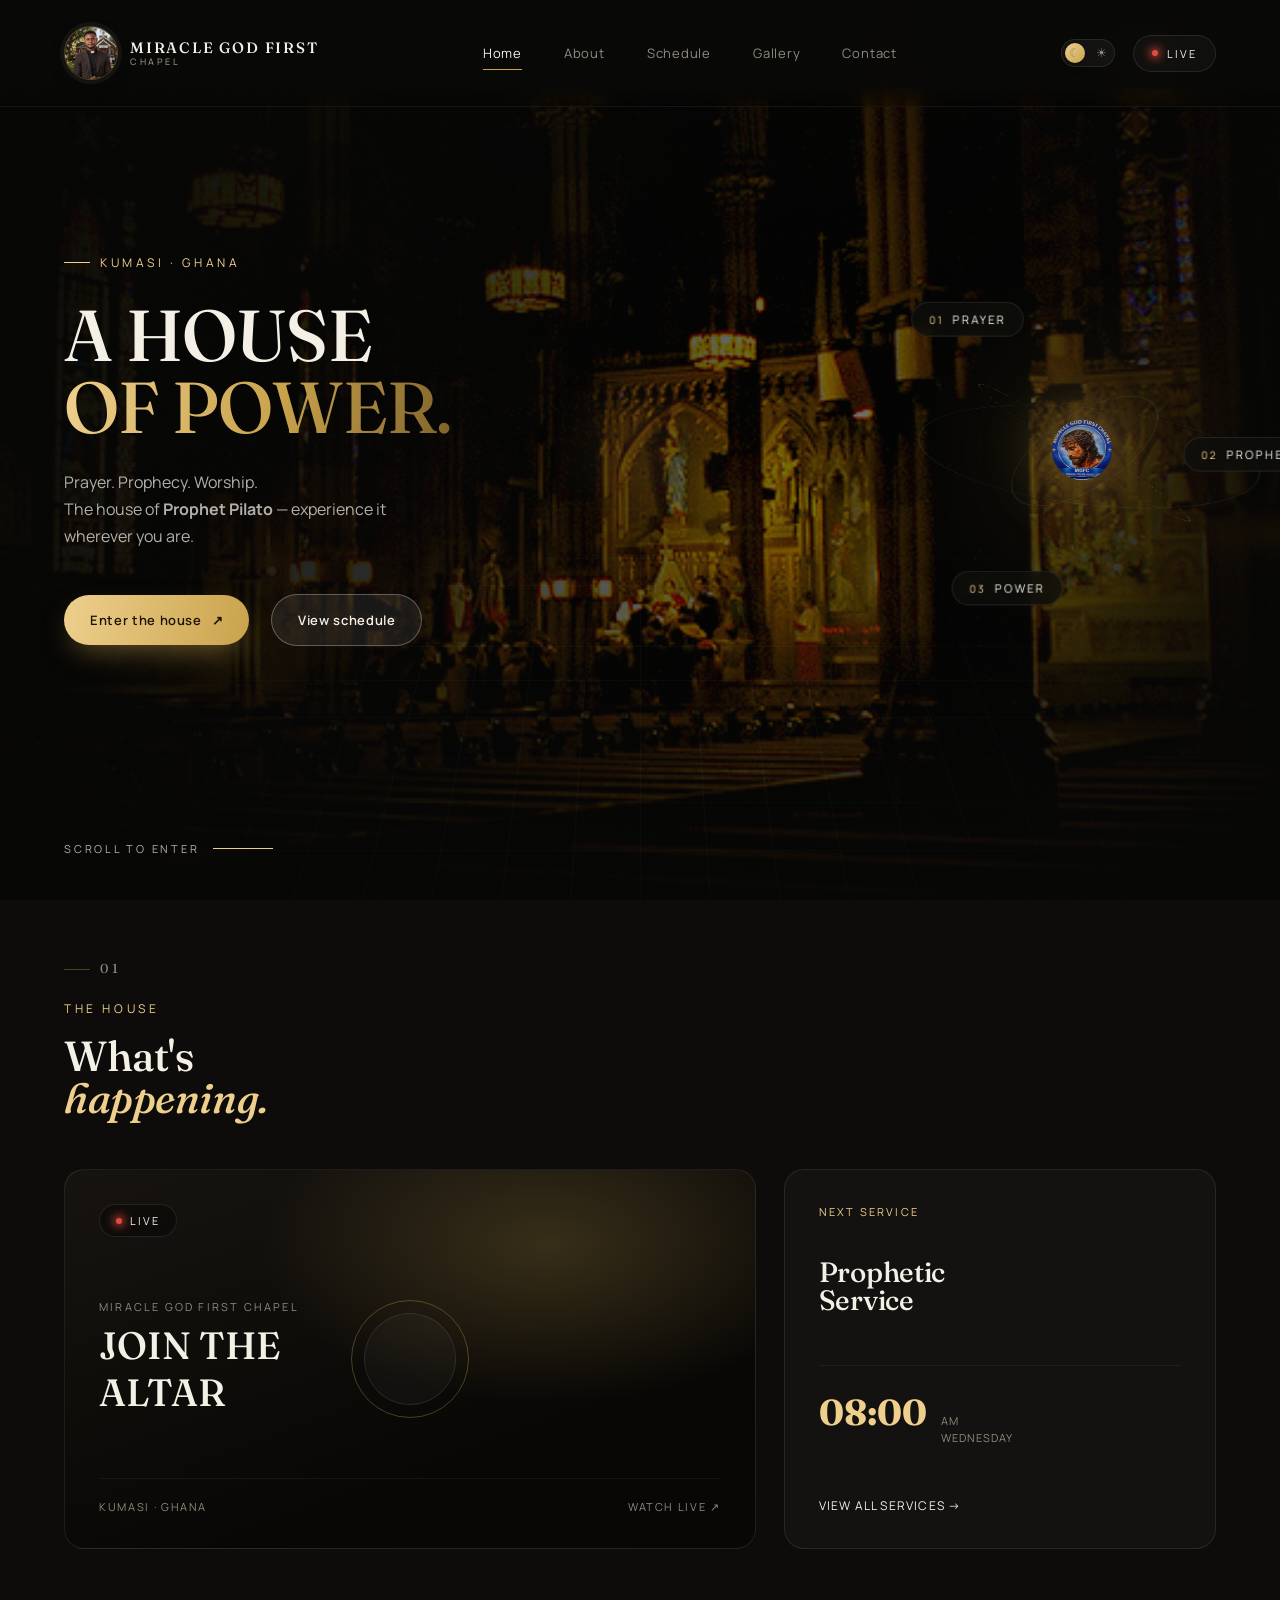
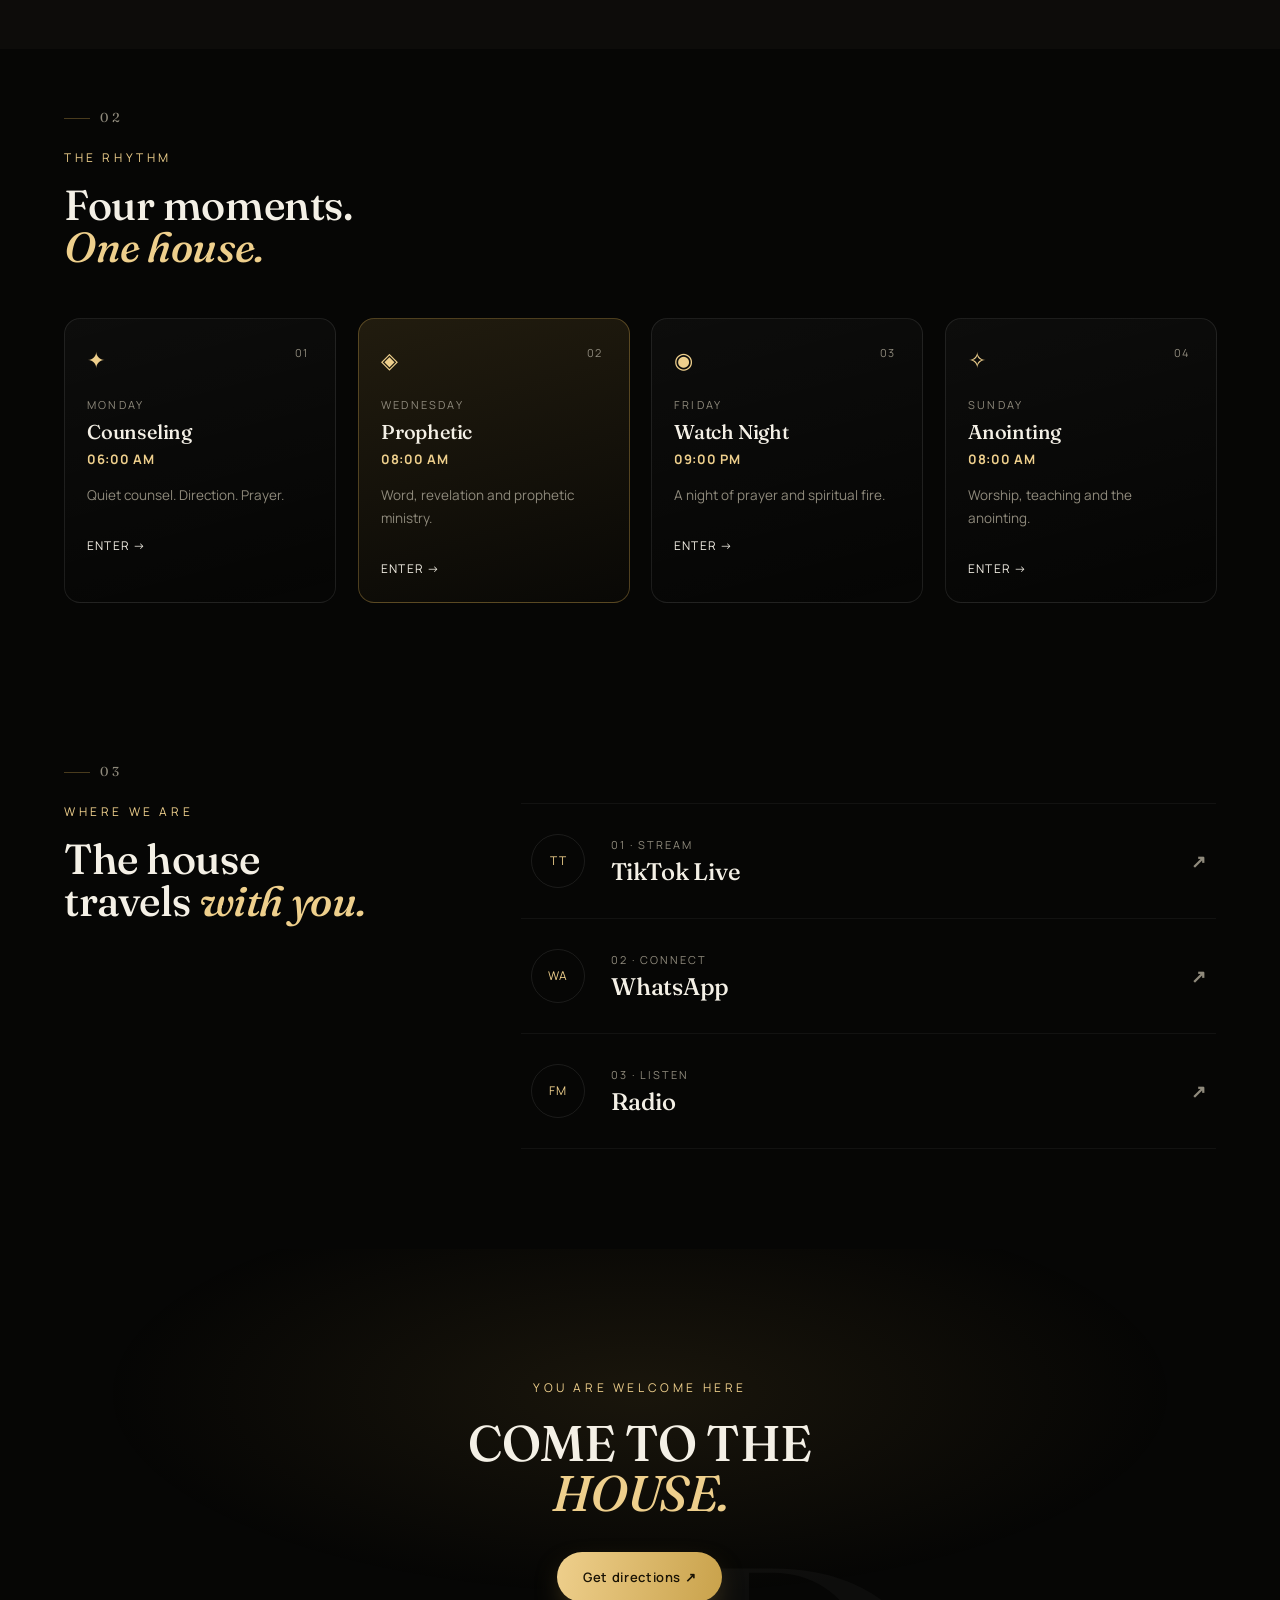
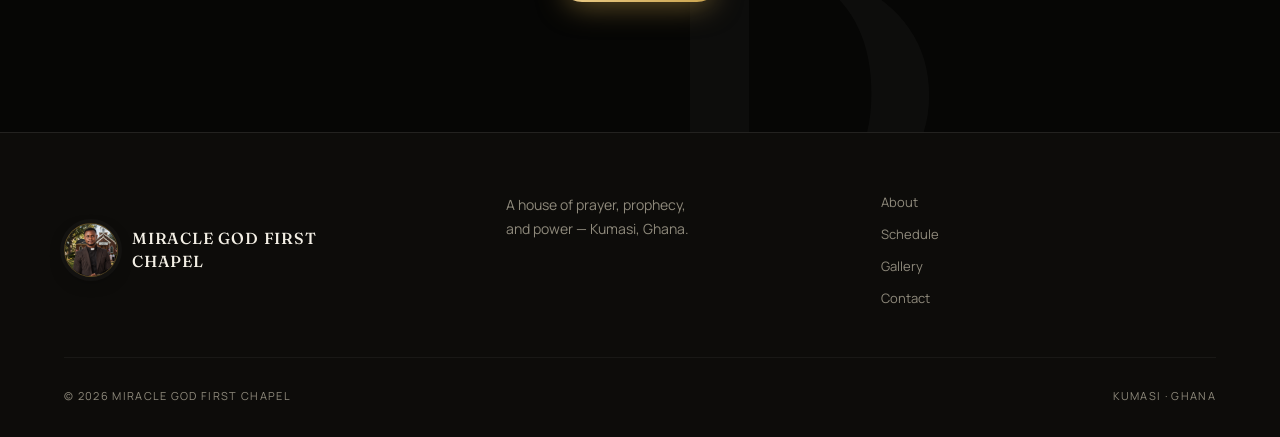
==== commit 82676538: "Connect TikTok channel card to live TikTok link." ====
--- a/index.html
+++ b/index.html
@@ -268,7 +268,7 @@
 
  <div class="channel-stack">
 
- <a href="#" class="channel soon" data-tooltip="TikTok link coming soon">
+ <a href="https://vt.tiktok.com/ZS9kS24kkAry2-c7rzt/" target="_blank" rel="noopener" class="channel">
  <span class="channel-icon">TT</span>
  <div>
  <small>01 · STREAM</small>
